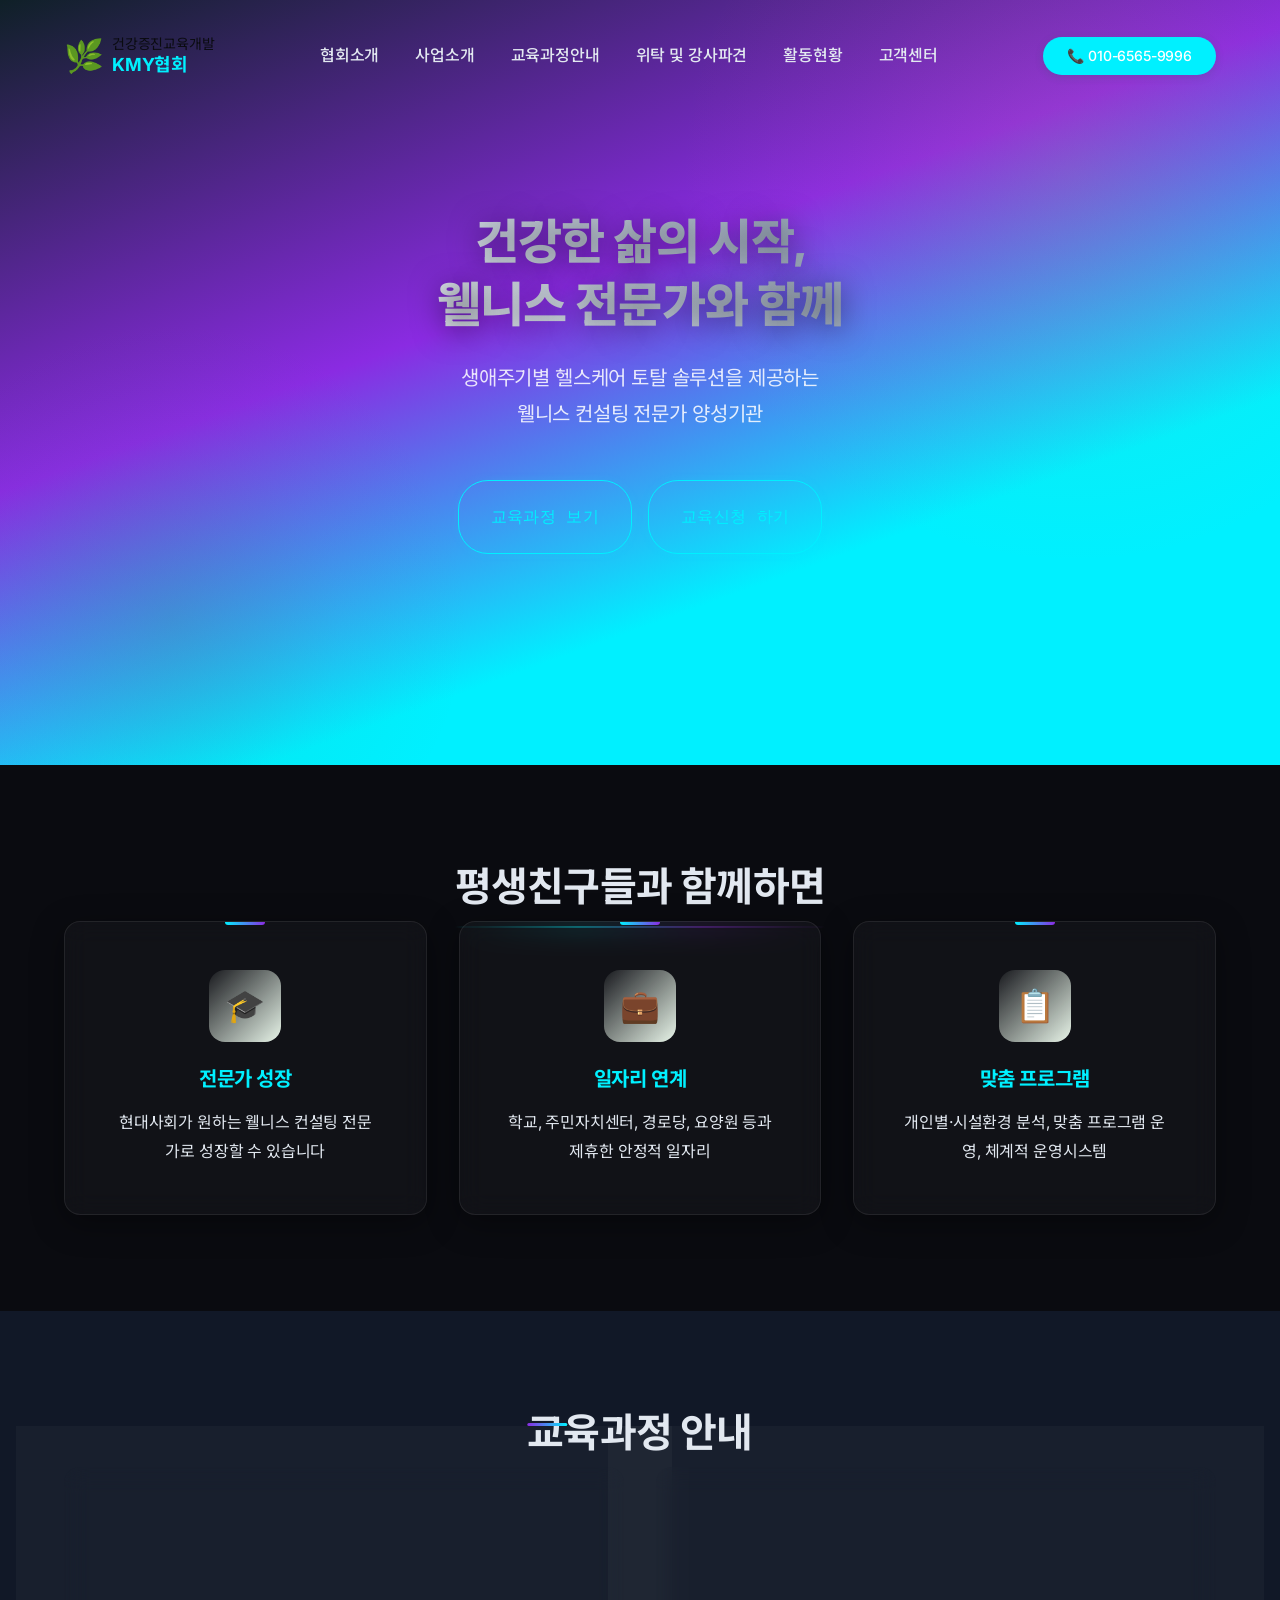
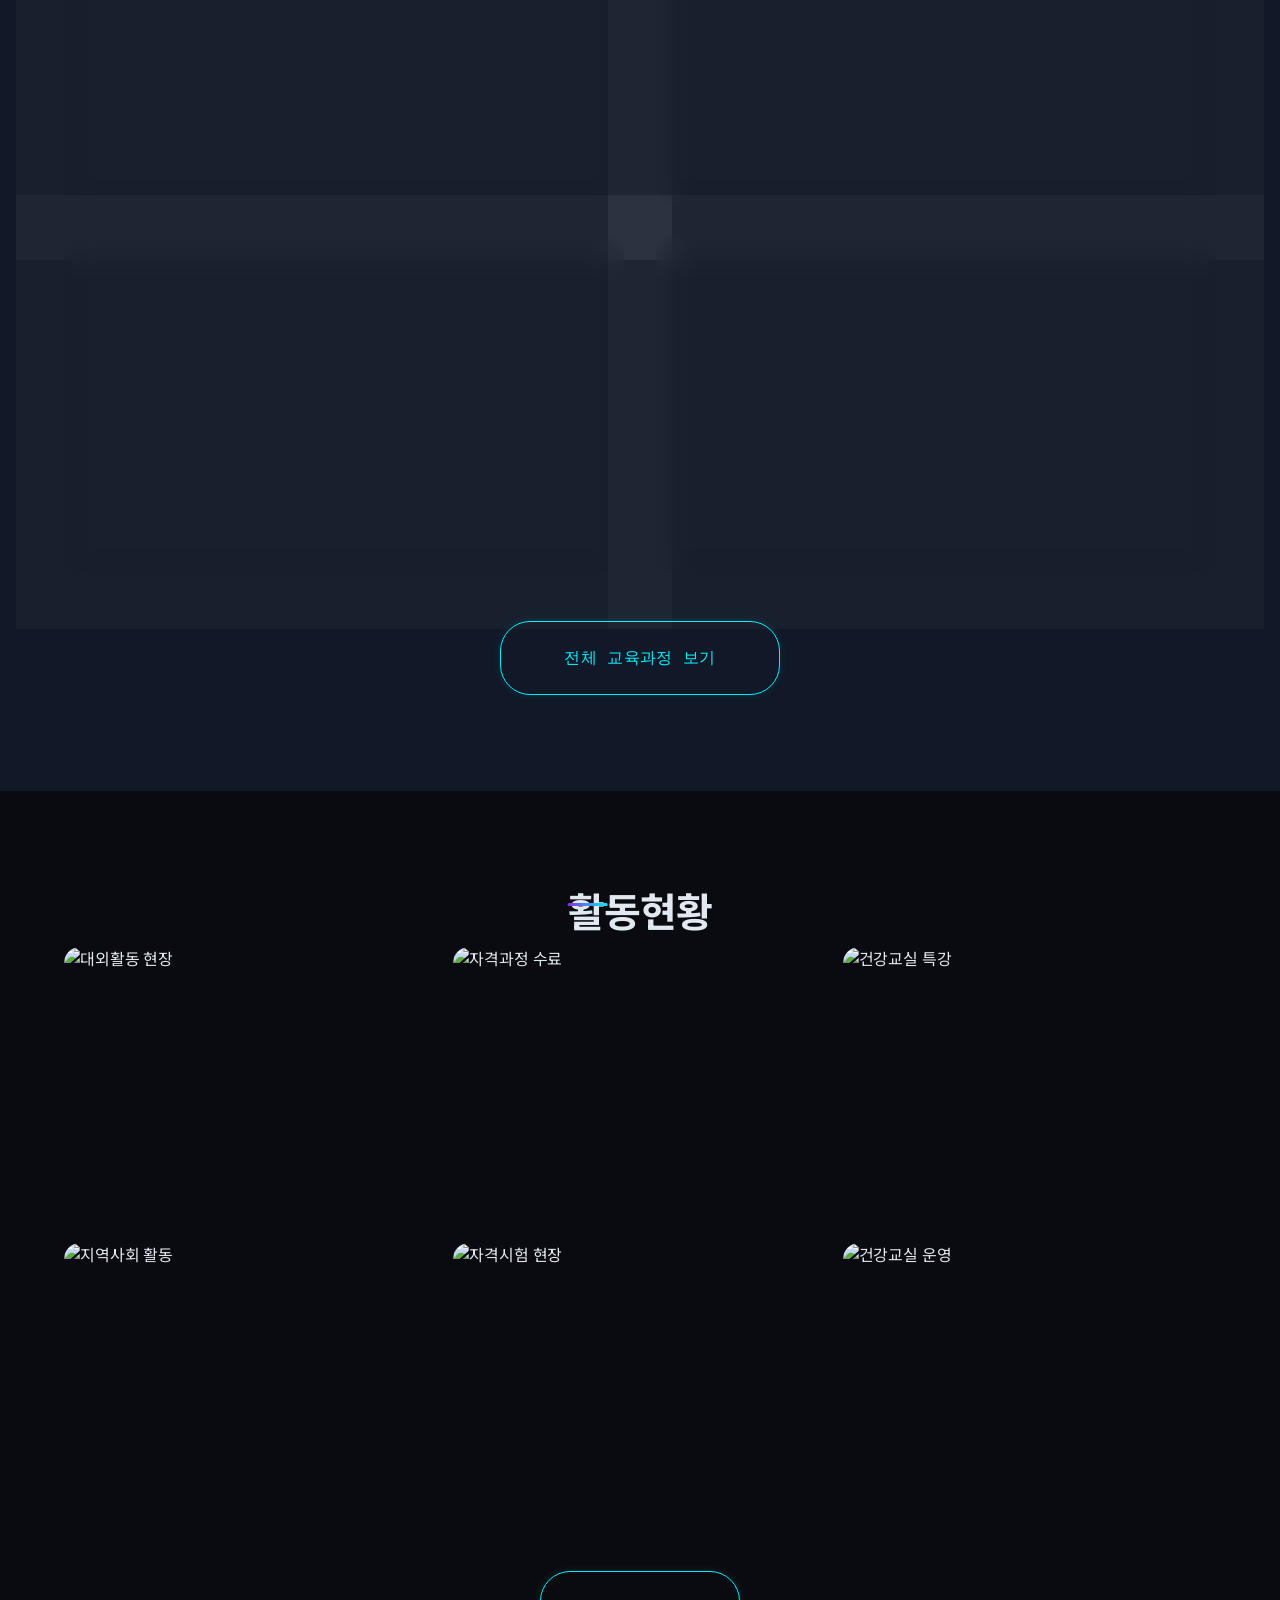
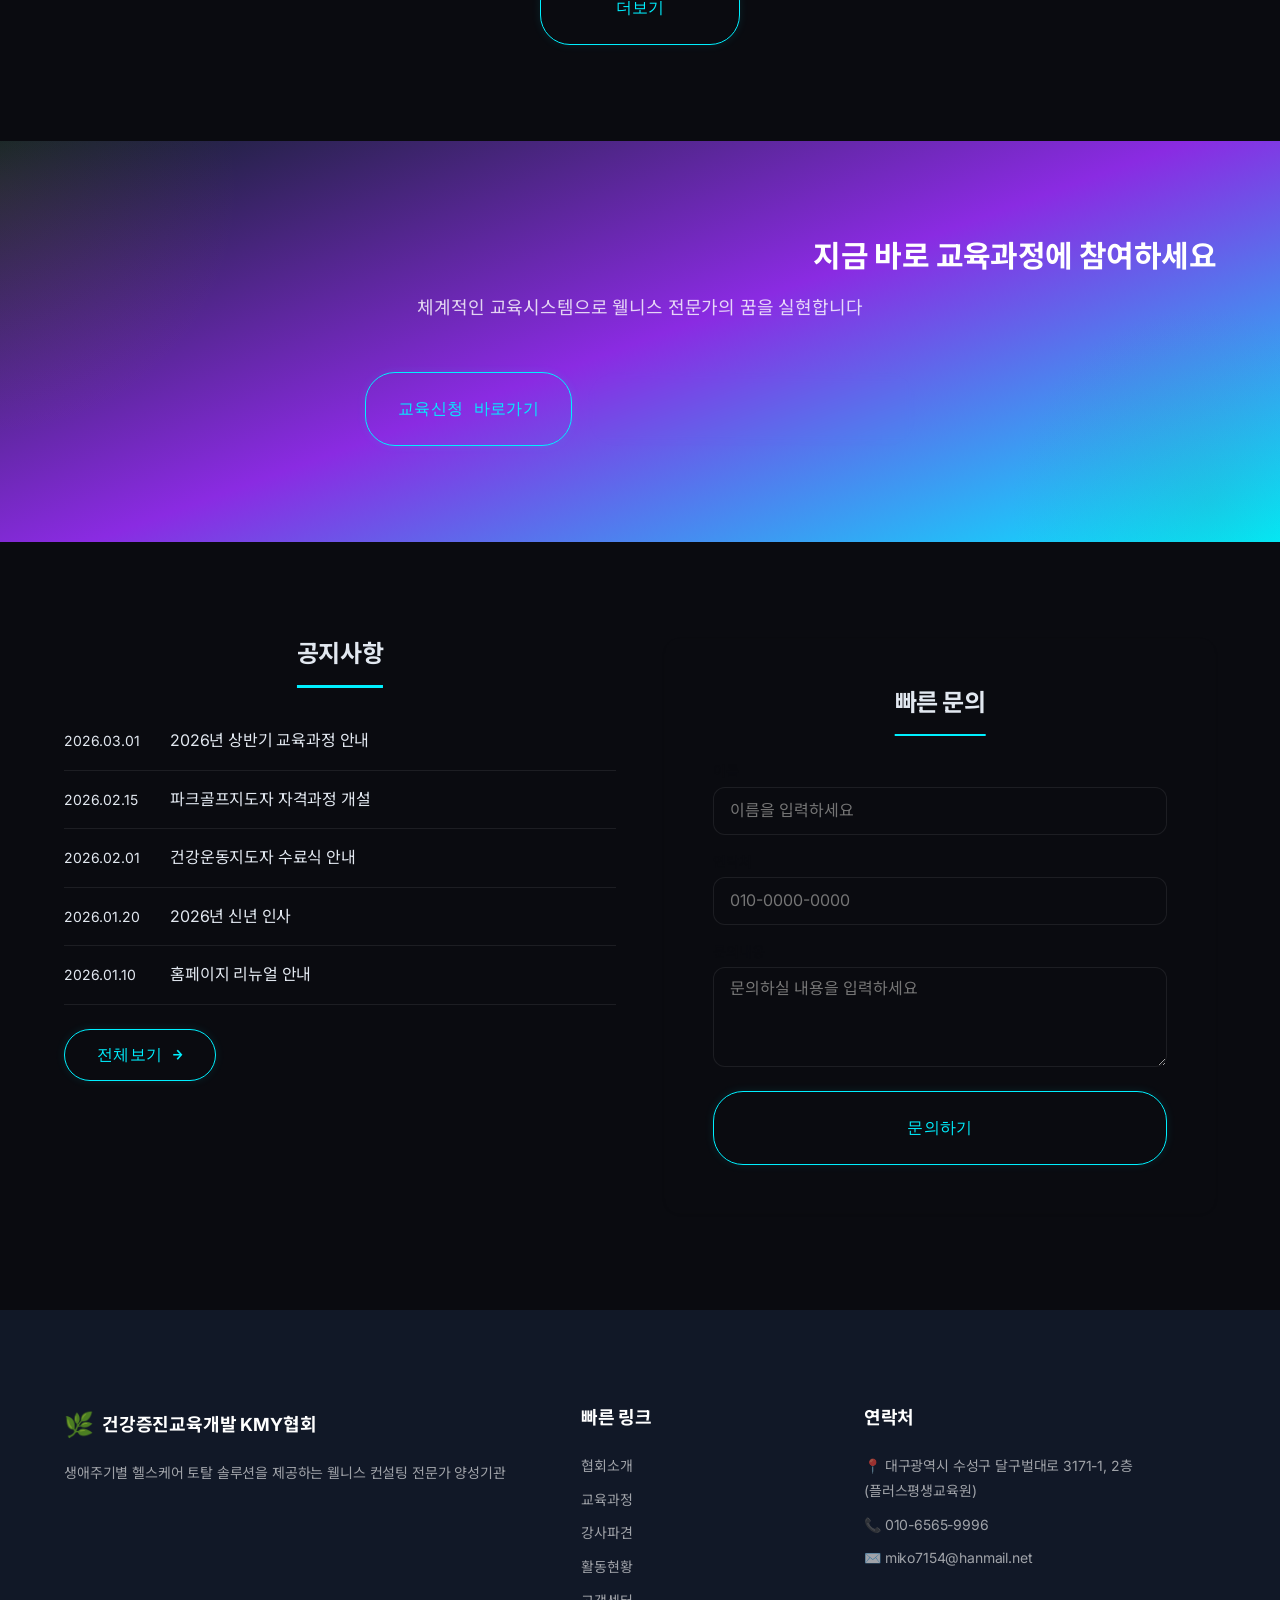
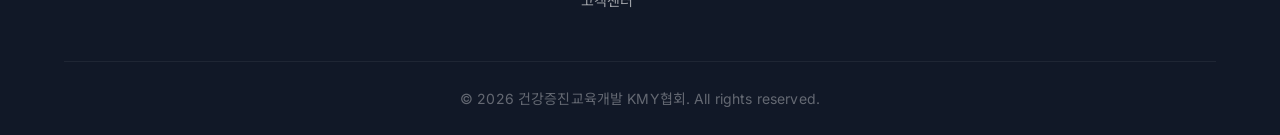
==== index.html @ be2fc7ce "Initial commit for KMY Website with DS Portfolio theme" ====
<!DOCTYPE html>
<html lang="ko">
<head>
  <meta charset="UTF-8">
  <meta name="viewport" content="width=device-width, initial-scale=1.0">
  <title>건강증진교육개발 KMY협회 | 웰니스 전문가 양성기관</title>
  <meta name="description" content="건강증진교육개발 KMY협회는 생애주기별 헬스케어 토탈 솔루션을 제공하는 웰니스 컨설팅 전문가 양성기관입니다.">

  <!-- Open Graph -->
  <meta property="og:type" content="website">
  <meta property="og:title" content="건강증진교육개발 KMY협회 | 웰니스 전문가 양성기관">
  <meta property="og:description" content="생애주기별 헬스케어 토탈 솔루션을 제공하는 웰니스 컨설팅 전문가 양성기관">
  <meta property="og:url" content="https://www.건강증진교육개발.com/">
  <meta property="og:image" content="https://placehold.co/1200x630/1B5E4B/FFFFFF?text=KMY">

  <!-- Favicon -->
  <link rel="icon" type="image/svg+xml" href="data:image/svg+xml,<svg xmlns='http://www.w3.org/2000/svg' viewBox='0 0 100 100'><text y='.9em' font-size='90'>🌿</text></svg>">

  <!-- 폰트 -->
  <link rel="preconnect" href="https://fonts.googleapis.com">
  <link rel="preconnect" href="https://fonts.gstatic.com" crossorigin>
  <link href="https://fonts.googleapis.com/css2?family=Inter:wght@300;400;600;800&family=Fira+Code:wght@400;500&family=Noto+Sans+KR:wght@300;400;500;700&family=Noto+Serif+KR:wght@400;700&display=swap" rel="stylesheet">

  <!-- 스타일시트 -->
  <link rel="stylesheet" href="css/style.css">

  <!-- 구조화 데이터 -->
  <script type="application/ld+json">
  {
    "@context": "https://schema.org",
    "@type": "EducationalOrganization",
    "name": "건강증진교육개발 KMY협회",
    "alternateName": "평생친구들",
    "url": "https://www.건강증진교육개발.com",
    "description": "생애주기별 헬스케어 토탈 솔루션을 제공하는 웰니스 컨설팅 전문가 양성기관",
    "telephone": "010-6565-9996",
    "email": "miko7154@hanmail.net",
    "address": {
      "@type": "PostalAddress",
      "streetAddress": "달구벌대로 3171-1, 2층",
      "addressLocality": "수성구",
      "addressRegion": "대구광역시",
      "addressCountry": "KR"
    },
    "founder": {
      "@type": "Person",
      "name": "고미영"
    },
    "areaServed": "대구광역시",
    "sameAs": []
  }
  </script>
</head>
<body>
  <!-- Canvas for Background Animation -->
  <canvas id="bg-canvas"></canvas>

  <!-- 본문 바로가기 링크 -->
  <a class="skip-link" href="#main">본문 바로가기</a>

  <!-- ===== 헤더 ===== -->
  <header class="site-header">
    <div class="container">
      <!-- 로고 -->
      <a href="index.html" class="logo">
        <span class="logo-icon">🌿</span>
        <span class="logo-text">건강증진교육개발<br><strong>KMY협회</strong></span>
      </a>

      <!-- 메인 내비게이션 -->
      <nav class="main-nav" id="mainNav" aria-label="메인 메뉴">
        <ul class="nav-list">
          <li class="nav-item has-dropdown">
            <a href="about.html" class="nav-link" aria-haspopup="true">협회소개</a>
            <ul class="dropdown">
              <li><a href="about.html#greeting">인사말</a></li>
              <li><a href="about.html#organization">조직도</a></li>
              <li><a href="about.html#facility">교육장 안내</a></li>
            </ul>
          </li>
          <li class="nav-item has-dropdown">
            <a href="business.html" class="nav-link" aria-haspopup="true">사업소개</a>
            <ul class="dropdown">
              <li><a href="business.html#stacking">(사)대한생활체육회스포츠스태킹협회</a></li>
              <li><a href="business.html#kmy">건강증진교육개발 KMY협회</a></li>
            </ul>
          </li>
          <li class="nav-item has-dropdown">
            <a href="education.html" class="nav-link" aria-haspopup="true">교육과정안내</a>
            <ul class="dropdown">
              <li><a href="education.html#courses">교육과정</a></li>
              <li><a href="education.html#apply">교육신청</a></li>
            </ul>
          </li>
          <li class="nav-item has-dropdown">
            <a href="dispatch.html" class="nav-link" aria-haspopup="true">위탁 및 강사파견</a>
            <ul class="dropdown">
              <li><a href="dispatch.html#intro">소개</a></li>
              <li><a href="dispatch.html#request">위탁/강사파견 신청</a></li>
            </ul>
          </li>
          <li class="nav-item has-dropdown">
            <a href="activity.html" class="nav-link" aria-haspopup="true">활동현황</a>
            <ul class="dropdown">
              <li><a href="activity.html#external">대외활동</a></li>
              <li><a href="activity.html#certificate">자격과정</a></li>
              <li><a href="activity.html#class">특강/건강교실</a></li>
            </ul>
          </li>
          <li class="nav-item has-dropdown">
            <a href="contact.html" class="nav-link" aria-haspopup="true">고객센터</a>
            <ul class="dropdown">
              <li><a href="contact.html#notice">공지사항</a></li>
              <li><a href="contact.html#faq">자주 묻는 질문</a></li>
              <li><a href="contact.html#inquiry">문의하기</a></li>
            </ul>
          </li>
        </ul>
      </nav>

      <!-- 전화 버튼 -->
      <a href="tel:010-6565-9996" class="header-phone" aria-label="전화 문의">
        📞 <span>010-6565-9996</span>
      </a>

      <!-- 모바일 햄버거 버튼 -->
      <button class="hamburger" id="hamburgerBtn" aria-label="메뉴 열기" aria-expanded="false" aria-controls="mainNav">
        <span class="hamburger-line"></span>
        <span class="hamburger-line"></span>
        <span class="hamburger-line"></span>
      </button>
    </div>
  </header>

  <!-- ===== 메인 콘텐츠 ===== -->
  <main id="main">

    <!-- 히어로 섹션 -->
    <section class="hero">
      <div class="container">
        <h1>건강한 삶의 시작,<br>웰니스 전문가와 함께</h1>
        <p>생애주기별 헬스케어 토탈 솔루션을 제공하는<br>웰니스 컨설팅 전문가 양성기관</p>
        <div class="hero-actions">
          <a href="education.html" class="btn btn-primary">교육과정 보기</a>
          <a href="education.html#apply" class="btn btn-outline">교육신청 하기</a>
        </div>
      </div>
    </section>

    <!-- 핵심 가치 섹션 -->
    <section class="values">
      <div class="container">
        <h2>평생친구들과 함께하면</h2>
        <div class="values-grid">
          <div class="value-card fade-in-up">
            <div class="value-icon">🎓</div>
            <h3>전문가 성장</h3>
            <p>현대사회가 원하는 웰니스 컨설팅 전문가로 성장할 수 있습니다</p>
          </div>
          <div class="value-card fade-in-up">
            <div class="value-icon">💼</div>
            <h3>일자리 연계</h3>
            <p>학교, 주민자치센터, 경로당, 요양원 등과 제휴한 안정적 일자리</p>
          </div>
          <div class="value-card fade-in-up">
            <div class="value-icon">📋</div>
            <h3>맞춤 프로그램</h3>
            <p>개인별·시설환경 분석, 맞춤 프로그램 운영, 체계적 운영시스템</p>
          </div>
        </div>
      </div>
    </section>

    <!-- 교육과정 하이라이트 섹션 -->
    <section class="courses">
      <div class="container">
        <h2>교육과정 안내</h2>
        <div class="courses-grid">
          <div class="course-card fade-in-up">
            <img src="https://placehold.co/600x400/1B5E4B/FFFFFF?text=Health+Exercise" alt="건강운동지도자 과정" loading="lazy">
            <h3>건강운동지도자 과정</h3>
            <p>중장년층 건강 증진을 위한 전문 운동지도자를 양성합니다</p>
            <a href="education.html#courses">자세히 보기</a>
          </div>
          <div class="course-card fade-in-up">
            <img src="https://placehold.co/600x400/2D8F6F/FFFFFF?text=Park+Golf" alt="파크골프지도자 과정" loading="lazy">
            <h3>파크골프지도자 과정</h3>
            <p>파크골프 전문 지도자 자격을 취득할 수 있는 과정입니다</p>
            <a href="education.html#courses">자세히 보기</a>
          </div>
          <div class="course-card fade-in-up">
            <img src="https://placehold.co/600x400/1B5E4B/FFFFFF?text=Sport+Stacking" alt="스포츠스태킹지도자 과정" loading="lazy">
            <h3>스포츠스태킹지도자 과정</h3>
            <p>스포츠스태킹 지도자를 양성하는 전문 교육과정입니다</p>
            <a href="education.html#courses">자세히 보기</a>
          </div>
          <div class="course-card fade-in-up">
            <img src="https://placehold.co/600x400/2D8F6F/FFFFFF?text=Silver+Health" alt="실버건강운동지도 과정" loading="lazy">
            <h3>실버건강운동지도 과정</h3>
            <p>고령자 대상 건강운동 지도 전문가를 양성합니다</p>
            <a href="education.html#courses">자세히 보기</a>
          </div>
        </div>
        <a href="education.html" class="btn btn-primary">전체 교육과정 보기</a>
      </div>
    </section>

    <!-- 활동현황 갤러리 섹션 -->
    <section class="gallery">
      <div class="container">
        <h2>활동현황</h2>
        <div class="gallery-grid">
          <div class="gallery-item fade-in-up">
            <img src="https://placehold.co/400x300/1B5E4B/FFFFFF?text=Activity+1" alt="대외활동 현장" loading="lazy">
            <div class="gallery-overlay">
              <span>건강운동 봉사활동</span>
            </div>
          </div>
          <div class="gallery-item fade-in-up">
            <img src="https://placehold.co/400x300/2D8F6F/FFFFFF?text=Certificate+1" alt="자격과정 수료" loading="lazy">
            <div class="gallery-overlay">
              <span>자격과정 수료식</span>
            </div>
          </div>
          <div class="gallery-item fade-in-up">
            <img src="https://placehold.co/400x300/134A3A/FFFFFF?text=Lecture+1" alt="건강교실 특강" loading="lazy">
            <div class="gallery-overlay">
              <span>건강교실 특강</span>
            </div>
          </div>
          <div class="gallery-item fade-in-up">
            <img src="https://placehold.co/400x300/1B5E4B/FFFFFF?text=Activity+2" alt="지역사회 활동" loading="lazy">
            <div class="gallery-overlay">
              <span>지역사회 연계 활동</span>
            </div>
          </div>
          <div class="gallery-item fade-in-up">
            <img src="https://placehold.co/400x300/2D8F6F/FFFFFF?text=Certificate+2" alt="자격시험 현장" loading="lazy">
            <div class="gallery-overlay">
              <span>자격시험 현장</span>
            </div>
          </div>
          <div class="gallery-item fade-in-up">
            <img src="https://placehold.co/400x300/134A3A/FFFFFF?text=Health+Class" alt="건강교실 운영" loading="lazy">
            <div class="gallery-overlay">
              <span>건강교실 운영</span>
            </div>
          </div>
        </div>
        <a href="activity.html" class="btn btn-secondary">더보기</a>
      </div>
    </section>

    <!-- CTA 배너 섹션 -->
    <section class="cta-banner fade-in-up">
      <div class="container">
        <h2>지금 바로 교육과정에 참여하세요</h2>
        <p>체계적인 교육시스템으로 웰니스 전문가의 꿈을 실현합니다</p>
        <div class="cta-actions">
          <a href="education.html#apply" class="btn btn-accent">교육신청 바로가기</a>
          <a href="tel:010-6565-9996" class="btn btn-outline-light">📞 전화 문의: 010-6565-9996</a>
        </div>
      </div>
    </section>

    <!-- 공지사항 + 빠른 문의 섹션 -->
    <section class="notice-contact">
      <div class="container">
        <div class="notice-contact-grid">

          <!-- 공지사항 -->
          <div class="notice-area fade-in-up">
            <h2>공지사항</h2>
            <ul class="notice-list">
              <li>
                <span class="notice-date">2026.03.01</span>
                <a href="contact.html#notice">2026년 상반기 교육과정 안내</a>
              </li>
              <li>
                <span class="notice-date">2026.02.15</span>
                <a href="contact.html#notice">파크골프지도자 자격과정 개설</a>
              </li>
              <li>
                <span class="notice-date">2026.02.01</span>
                <a href="contact.html#notice">건강운동지도자 수료식 안내</a>
              </li>
              <li>
                <span class="notice-date">2026.01.20</span>
                <a href="contact.html#notice">2026년 신년 인사</a>
              </li>
              <li>
                <span class="notice-date">2026.01.10</span>
                <a href="contact.html#notice">홈페이지 리뉴얼 안내</a>
              </li>
            </ul>
            <a href="contact.html#notice" class="btn btn-text">전체보기 →</a>
          </div>

          <!-- 빠른 문의 -->
          <div class="quick-contact fade-in-up">
            <h2>빠른 문의</h2>
            <form class="quick-form" id="quickForm">
              <div class="form-group">
                <label for="quickName">이름</label>
                <input type="text" id="quickName" name="name" placeholder="이름을 입력하세요" required>
              </div>
              <div class="form-group">
                <label for="quickPhone">연락처</label>
                <input type="tel" id="quickPhone" name="phone" placeholder="010-0000-0000" required>
              </div>
              <div class="form-group">
                <label for="quickMessage">문의내용</label>
                <textarea id="quickMessage" name="message" rows="3" placeholder="문의하실 내용을 입력하세요" required></textarea>
              </div>
              <button type="submit" class="btn btn-primary">문의하기</button>
            </form>
          </div>

        </div>
      </div>
    </section>

  </main>

  <!-- ===== 푸터 ===== -->
  <footer class="site-footer">
    <div class="container">
      <div class="footer-grid">

        <!-- 로고 + 소개 -->
        <div class="footer-info">
          <a href="index.html" class="footer-logo">
            <span class="logo-icon">🌿</span>
            <span class="logo-text">건강증진교육개발 KMY협회</span>
          </a>
          <p>생애주기별 헬스케어 토탈 솔루션을 제공하는 웰니스 컨설팅 전문가 양성기관</p>
        </div>

        <!-- 빠른 링크 -->
        <div class="footer-links">
          <h3>빠른 링크</h3>
          <ul>
            <li><a href="about.html">협회소개</a></li>
            <li><a href="education.html">교육과정</a></li>
            <li><a href="dispatch.html">강사파견</a></li>
            <li><a href="activity.html">활동현황</a></li>
            <li><a href="contact.html">고객센터</a></li>
          </ul>
        </div>

        <!-- 연락처 -->
        <div class="footer-contact">
          <h3>연락처</h3>
          <address>
            <p>📍 대구광역시 수성구 달구벌대로 3171-1, 2층<br>(플러스평생교육원)</p>
            <p>📞 <a href="tel:010-6565-9996">010-6565-9996</a></p>
            <p>✉️ <a href="mailto:miko7154@hanmail.net">miko7154@hanmail.net</a></p>
          </address>
        </div>

      </div>

      <!-- 저작권 -->
      <div class="footer-bottom">
        <p>&copy; 2026 건강증진교육개발 KMY협회. All rights reserved.</p>
      </div>
    </div>
  </footer>

  <!-- 맨 위로 가기 버튼 -->
  <button class="scroll-top" aria-label="맨 위로">↑</button>

  <!-- 모바일 전화 바 -->
  <div class="mobile-phone-bar">
    <a href="tel:010-6565-9996">📞 전화 문의: 010-6565-9996</a>
  </div>

  <script src="js/main.js"></script>
</body>
</html>
---- css/style.css ----
/* ===== CSS 리셋 ===== */
*,
*::before,
*::after {
  box-sizing: border-box;
  margin: 0;
  padding: 0;
}

html {
  scroll-behavior: smooth;
  scroll-padding-top: 80px;
}

body {
  min-height: 100vh;
}

img {
  max-width: 100%;
  height: auto;
  display: block;
}

ul,
ol {
  list-style: none;
}

a {
  text-decoration: none;
  color: inherit;
}

button {
  cursor: pointer;
  border: none;
  background: none;
  font: inherit;
}

input,
textarea,
select {
  font: inherit;
}

address {
  font-style: normal;
}

/* ===== CSS 변수 ===== */
:root {
  /* ── ds-portfolio & KMY 다크 테마 커스텀 컬러 ── */
  --bg-dark: #0a0b10;
  --bg-darker: #050508;
  --accent-cyan: #00f0ff;
  --accent-purple: #8a2be2;
  --text-main: #e2e8f0;
  --text-muted: #94a3b8;

  /* ── 기존 KMY 브랜드 컬러 (다크 모드 혼용) ── */
  --color-primary: var(--accent-cyan);
  --color-primary-light: var(--accent-cyan);
  --color-primary-dark: var(--accent-purple);
  --color-accent: var(--accent-purple);
  --color-accent-hover: #b45ce8;
  
  /* 기존 변수들을 덮어씌움 (호환성 유지) */
  --color-dark: var(--bg-dark);
  --color-text: var(--text-main);
  --color-muted-legacy: #7F8C8D; 
  --color-border: rgba(255, 255, 255, 0.08);
  --color-bg: var(--bg-dark);
  --color-bg-light: #111827;
  --color-bg-card: rgba(255, 255, 255, 0.03);
  --color-bg-warm: #1A1A2E;
  --color-success: #27AE60;
  --color-danger: #E74C3C;

  /* ── Glassmorphism ── */
  --glass-bg: rgba(255, 255, 255, 0.03);
  --glass-border: rgba(255, 255, 255, 0.08);
  --glass-shadow: 0 8px 32px 0 rgba(0, 0, 0, 0.37);
  --glass-blur: blur(12px);

  /* ── 타이포 ── */
  --font-heading: "Inter", "Noto Sans KR", sans-serif;
  --font-body: "Inter", "Noto Sans KR", sans-serif;
  --font-mono: "Fira Code", monospace; 
  --text-xs: 0.75rem;
  --text-sm: 0.875rem;
  --text-base: 1rem;
  --text-lg: 1.125rem;
  --text-xl: 1.25rem;
  --text-2xl: 1.5rem;
  --text-3xl: 1.875rem;
  --text-4xl: 2.25rem;
  --text-5xl: 3rem;
  --leading-tight: 1.3;
  --leading-normal: 1.6;
  --leading-relaxed: 1.8;

  /* ── 간격 ── */
  --space-xs: 0.25rem;
  --space-sm: 0.5rem;
  --space-md: 1rem;
  --space-lg: 1.5rem;
  --space-xl: 2rem;
  --space-2xl: 3rem;
  --space-3xl: 4rem;
  --space-4xl: 6rem;
  --container-max: 1200px;
  --container-padding: 1.5rem;

  /* ── 장식 ── */
  --radius-sm: 4px;
  --radius-md: 8px;
  --radius-lg: 12px;
  --radius-xl: 16px;
  --radius-full: 9999px;
  --shadow-sm: 0 1px 3px rgba(0,0,0,0.08);
  --shadow-md: 0 4px 12px rgba(0,0,0,0.1);
  --shadow-lg: 0 8px 30px rgba(0,0,0,0.12);
  --shadow-xl: 0 16px 48px rgba(0,0,0,0.15);
  --transition: all 0.3s ease;
}

/* ===== Glassmorphism Panel Class ===== */
.glass-panel {
  background: var(--glass-bg) !important;
  backdrop-filter: var(--glass-blur) !important;
  -webkit-backdrop-filter: var(--glass-blur) !important;
  border: 1px solid var(--glass-border) !important;
  border-radius: var(--radius-xl) !important;
  box-shadow: var(--glass-shadow) !important;
  position: relative;
  overflow: hidden;
}

/* Canvas Background */
#bg-canvas {
  position: fixed;
  top: 0;
  left: 0;
  width: 100vw;
  height: 100vh;
  z-index: -1;
  pointer-events: none; /* 클릭 무시 */
}

/* ===== 기본 스타일 ===== */
body {
  font-family: var(--font-body);
  font-size: var(--text-base);
  color: var(--color-text);
  line-height: var(--leading-normal);
  background-color: var(--color-bg);
  -webkit-font-smoothing: antialiased;
  letter-spacing: -0.01em;
  position: relative;
  overflow-x: hidden;
}

/* ===== 접근성: 본문 바로가기 ===== */
.skip-link {
  position: absolute;
  top: -100%;
  left: 50%;
  transform: translateX(-50%);
  background: var(--color-primary);
  color: #fff;
  padding: var(--space-sm) var(--space-lg);
  border-radius: var(--radius-md);
  z-index: 10000;
  font-weight: 500;
}

.skip-link:focus {
  top: var(--space-md);
}

/* ===== 컨테이너 ===== */
.container {
  max-width: var(--container-max);
  margin: 0 auto;
  padding-left: var(--container-padding);
  padding-right: var(--container-padding);
}

/* ===== 타이포그래피 ===== */
h1,
h2,
h3,
h4,
h5,
h6 {
  font-family: var(--font-heading);
  color: var(--color-dark);
  line-height: var(--leading-tight);
  font-weight: 700;
  letter-spacing: -0.02em;
}

h1 {
  font-size: var(--text-4xl);
}
h2 {
  font-size: var(--text-3xl);
}
h3 {
  font-size: var(--text-2xl);
}
h4 {
  font-size: var(--text-xl);
}
h5 {
  font-size: var(--text-lg);
}
h6 {
  font-size: var(--text-base);
}

p {
  line-height: var(--leading-relaxed);
}

a:focus-visible,
button:focus-visible,
select:focus-visible,
.tab-btn:focus-visible,
.faq-question:focus-visible {
  outline: 2px solid var(--color-primary);
  outline-offset: 2px;
  border-radius: var(--radius-sm);
}

input:focus-visible,
textarea:focus-visible {
  outline: 2px solid var(--color-primary);
  outline-offset: 0;
}

/* ===== 버튼 공통 ===== */
.btn {
  display: inline-block;
  padding: var(--space-sm) var(--space-xl);
  min-height: 48px;
  line-height: 48px;
  padding-top: 0;
  padding-bottom: 0;
  border-radius: var(--radius-full);
  font-size: var(--text-sm);
  font-weight: 600;
  text-align: center;
  transition: var(--transition);
  cursor: pointer;
  letter-spacing: 0.02em;
}

.btn-primary {
  background: linear-gradient(
    135deg,
    #f0b840 0%,
    var(--color-accent) 50%,
    var(--color-accent-hover) 100%
  );
  color: #fff;
  box-shadow: 0 4px 16px rgba(232, 168, 56, 0.3);
}

.btn-primary:hover {
  background: linear-gradient(
    135deg,
    var(--color-accent) 0%,
    var(--color-accent-hover) 100%
  );
  box-shadow: 0 6px 24px rgba(232, 168, 56, 0.4);
  transform: translateY(-1px);
}

.btn-secondary {
  background: linear-gradient(
    135deg,
    var(--color-primary-light) 0%,
    var(--color-primary) 100%
  );
  color: #fff;
  box-shadow: 0 4px 16px rgba(27, 94, 75, 0.25);
}

.btn-secondary:hover {
  background: linear-gradient(
    135deg,
    var(--color-primary) 0%,
    var(--color-primary-dark) 100%
  );
  box-shadow: 0 6px 24px rgba(27, 94, 75, 0.35);
  transform: translateY(-1px);
}

.btn-outline {
  border: 2px solid rgba(255, 255, 255, 0.6);
  color: #fff;
  background: rgba(255, 255, 255, 0.08);
  backdrop-filter: blur(4px);
}

.btn-outline:hover {
  background: #fff;
  color: var(--color-primary);
  border-color: #fff;
}

.btn-outline-light {
  border: 2px solid rgba(255, 255, 255, 0.5);
  color: #fff;
  background: rgba(255, 255, 255, 0.08);
  backdrop-filter: blur(4px);
}

.btn-outline-light:hover {
  background: rgba(255, 255, 255, 0.2);
  border-color: rgba(255, 255, 255, 0.8);
}

.btn-accent {
  background: linear-gradient(
    135deg,
    #f0b840 0%,
    var(--color-accent) 50%,
    var(--color-accent-hover) 100%
  );
  color: #fff;
  box-shadow: 0 4px 16px rgba(232, 168, 56, 0.3);
}

.btn-accent:hover {
  box-shadow: 0 6px 24px rgba(232, 168, 56, 0.4);
  transform: translateY(-1px);
}

.btn-text {
  color: var(--color-primary);
  font-weight: 500;
  padding: 0;
  min-height: auto;
  line-height: inherit;
}

.btn-text:hover {
  color: var(--color-primary-dark);
}

/* ===== 헤더 ===== */
.site-header {
  position: fixed;
  top: 0;
  width: 100%;
  padding: 20px 0;
  z-index: 1000;
  background: transparent;
  transition: all 0.3s ease;
}

.site-header.scrolled {
  background: rgba(10, 11, 16, 0.8);
  backdrop-filter: blur(10px);
  -webkit-backdrop-filter: blur(10px);
  border-bottom: 1px solid var(--glass-border);
  padding: 10px 0;
  box-shadow: none;
}

.site-header .container {
  display: flex;
  align-items: center;
  justify-content: space-between;
  height: 72px;
}

/* 로고 */
.logo {
  display: flex;
  align-items: center;
  gap: var(--space-sm);
  flex-shrink: 0;
}

.logo-icon {
  font-size: 2rem;
}

.logo-text {
  font-family: var(--font-heading);
  font-size: var(--text-sm);
  color: var(--color-dark);
  line-height: 1.3;
}

.logo-text strong {
  font-size: var(--text-lg);
  color: var(--color-primary);
}

/* 내비게이션 */
.main-nav {
  display: none;
}

.nav-list {
  display: flex;
  align-items: center;
  gap: var(--space-xs);
}

.nav-link {
  display: block;
  padding: var(--space-sm) var(--space-md);
  font-size: var(--text-base);
  font-weight: 500;
  color: var(--color-text);
  border-radius: var(--radius-md);
  transition: var(--transition);
  white-space: nowrap;
}

.nav-link:hover {
  color: var(--color-primary);
  background-color: var(--color-bg-card);
}

/* 드롭다운 */
.nav-item {
  position: relative;
}

.dropdown {
  display: none;
  position: absolute;
  top: calc(100% + 8px);
  left: 50%;
  transform: translateX(-50%);
  min-width: 220px;
  background: rgba(255, 255, 255, 0.98);
  backdrop-filter: blur(16px);
  -webkit-backdrop-filter: blur(16px);
  border-radius: var(--radius-lg);
  box-shadow:
    0 12px 40px rgba(0, 0, 0, 0.1),
    0 2px 8px rgba(0, 0, 0, 0.06);
  padding: var(--space-sm);
  z-index: 100;
  border: 1px solid rgba(0, 0, 0, 0.05);
}

.dropdown a {
  display: block;
  padding: var(--space-sm) var(--space-md);
  font-size: var(--text-sm);
  color: var(--color-text);
  transition: var(--transition);
  border-radius: var(--radius-md);
}

.dropdown a:hover {
  background-color: var(--color-bg-card);
  color: var(--color-primary);
}

/* 전화 버튼 */
.header-phone {
  display: none;
  align-items: center;
  gap: var(--space-xs);
  padding: var(--space-sm) var(--space-lg);
  background: linear-gradient(
    135deg,
    var(--color-primary-light),
    var(--color-primary)
  );
  color: #fff;
  border-radius: var(--radius-full);
  font-size: var(--text-sm);
  font-weight: 500;
  transition: all 0.3s ease;
  white-space: nowrap;
  flex-shrink: 0;
  box-shadow: 0 2px 8px rgba(27, 94, 75, 0.2);
}

.header-phone:hover {
  background: linear-gradient(
    135deg,
    var(--color-primary),
    var(--color-primary-dark)
  );
  box-shadow: 0 4px 12px rgba(27, 94, 75, 0.3);
  transform: translateY(-1px);
}

/* 햄버거 버튼 */
.hamburger {
  display: flex;
  flex-direction: column;
  justify-content: center;
  gap: 5px;
  width: 48px;
  height: 48px;
  padding: 12px;
}

.hamburger-line {
  display: block;
  width: 100%;
  height: 2px;
  background-color: var(--color-dark);
  border-radius: 2px;
  transition: var(--transition);
}

/* ===== 푸터 ===== */
.site-footer {
  background-color: #111827;
  color: rgba(255, 255, 255, 0.8);
  padding: var(--space-4xl) 0 0;
}

.footer-grid {
  display: grid;
  grid-template-columns: 1fr;
  gap: var(--space-2xl);
  padding-bottom: var(--space-2xl);
}

.footer-info .footer-logo {
  display: flex;
  align-items: center;
  gap: var(--space-sm);
  margin-bottom: var(--space-md);
}

.footer-info .logo-icon {
  font-size: 1.5rem;
}

.footer-info .logo-text {
  font-family: var(--font-heading);
  font-size: var(--text-lg);
  color: #fff;
  font-weight: 700;
}

.footer-info p {
  font-size: var(--text-sm);
  color: rgba(255, 255, 255, 0.6);
  line-height: var(--leading-relaxed);
}

.footer-links h3,
.footer-contact h3 {
  color: #fff;
  font-size: var(--text-lg);
  margin-bottom: var(--space-lg);
}

.footer-links ul {
  display: flex;
  flex-direction: column;
  gap: var(--space-sm);
}

.footer-links a {
  font-size: var(--text-sm);
  color: rgba(255, 255, 255, 0.6);
  transition: var(--transition);
}

.footer-links a:hover {
  color: var(--color-accent);
}

.footer-contact address p {
  font-size: var(--text-sm);
  margin-bottom: var(--space-sm);
  color: rgba(255, 255, 255, 0.6);
}

.footer-contact a {
  color: rgba(255, 255, 255, 0.6);
  transition: var(--transition);
}

.footer-contact a:hover {
  color: var(--color-accent);
}

.footer-bottom {
  border-top: 1px solid rgba(255, 255, 255, 0.06);
  padding: var(--space-lg) 0;
  text-align: center;
}

.footer-bottom p {
  font-size: var(--text-sm);
  color: rgba(255, 255, 255, 0.35);
  letter-spacing: 0.01em;
}

/* 맨 위로 가기 버튼 */
.scroll-top {
  position: fixed;
  bottom: var(--space-xl);
  right: var(--space-xl);
  width: 44px;
  height: 44px;
  background: rgba(27, 94, 75, 0.9);
  backdrop-filter: blur(8px);
  -webkit-backdrop-filter: blur(8px);
  color: #fff;
  border-radius: var(--radius-lg);
  font-size: var(--text-lg);
  display: flex;
  align-items: center;
  justify-content: center;
  box-shadow: 0 4px 16px rgba(27, 94, 75, 0.25);
  transition: all 0.3s cubic-bezier(0.25, 0.46, 0.45, 0.94);
  opacity: 0;
  visibility: hidden;
  z-index: 999;
}

.scroll-top.visible {
  opacity: 1;
  visibility: visible;
}

.scroll-top:hover {
  background: rgba(19, 74, 58, 0.95);
  transform: translateY(-3px);
  box-shadow: 0 8px 24px rgba(27, 94, 75, 0.35);
}

/* ===== 히어로 섹션 ===== */
.hero {
  background: linear-gradient(
    160deg,
    #0f2027 0%,
    var(--color-primary-dark) 40%,
    var(--color-primary) 70%,
    var(--color-primary-light) 100%
  );
  min-height: 85vh;
  display: flex;
  align-items: center;
  position: relative;
  overflow: hidden;
}

/* 장식용 배경 패턴 */
.hero::before {
  content: "";
  position: absolute;
  top: -30%;
  right: -15%;
  width: 800px;
  height: 800px;
  background: radial-gradient(
    circle,
    rgba(232, 168, 56, 0.12) 0%,
    rgba(232, 168, 56, 0.04) 40%,
    transparent 70%
  );
  border-radius: 50%;
  animation: floatOrb 20s ease-in-out infinite;
}

.hero::after {
  content: "";
  position: absolute;
  bottom: -20%;
  left: -10%;
  width: 600px;
  height: 600px;
  background: radial-gradient(
    circle,
    rgba(45, 143, 111, 0.2) 0%,
    rgba(45, 143, 111, 0.05) 40%,
    transparent 70%
  );
  border-radius: 50%;
  animation: floatOrb 25s ease-in-out infinite reverse;
}

@keyframes floatOrb {
  0%,
  100% {
    transform: translate(0, 0) scale(1);
  }
  33% {
    transform: translate(30px, -20px) scale(1.05);
  }
  66% {
    transform: translate(-20px, 15px) scale(0.95);
  }
}

.hero .container {
  position: relative;
  z-index: 1;
  text-align: center;
  padding-top: var(--space-4xl);
  padding-bottom: var(--space-4xl);
}

.hero h1 {
  font-family: var(--font-heading);
  font-size: var(--text-5xl);
  font-weight: 800;
  background: linear-gradient(45deg, var(--text-main), var(--text-muted));
  -webkit-background-clip: text;
  background-clip: text;
  -webkit-text-fill-color: transparent;
  margin-bottom: var(--space-lg);
  animation: fadeInUp 0.8s ease-out;
  text-shadow: 0 4px 30px rgba(0, 0, 0, 0.5);
}

.hero > .container > p {
  font-size: var(--text-lg);
  color: rgba(255, 255, 255, 0.85);
  margin-bottom: var(--space-2xl);
  animation: fadeInUp 0.8s ease-out 0.2s both;
  max-width: 600px;
  margin-left: auto;
  margin-right: auto;
}

.hero-actions {
  display: flex;
  flex-wrap: wrap;
  gap: var(--space-md);
  justify-content: center;
  animation: fadeInUp 0.8s ease-out 0.4s both;
}

/* 페이드인 애니메이션 */
@keyframes fadeInUp {
  from {
    opacity: 0;
    transform: translateY(24px);
  }
  to {
    opacity: 1;
    transform: translateY(0);
  }
}

/* 스크롤 진입 애니메이션 */
.fade-in-up {
  opacity: 0;
  transform: translateY(24px);
  transition:
    opacity 0.6s ease-out,
    transform 0.6s ease-out;
}

.fade-in-up.is-visible {
  opacity: 1;
  transform: translateY(0);
}

/* 모션 감소 설정 존중 */
@media (prefers-reduced-motion: reduce) {
  .fade-in-up {
    opacity: 1;
    transform: none;
    transition: none;
  }

  .hero h1,
  .hero > .container > p,
  .hero-actions {
    animation: none;
  }
}

/* ===== 핵심 가치 섹션 ===== */
.values {
  background-color: var(--color-bg);
  padding: var(--space-4xl) 0;
  position: relative;
}

.values .container > h2 {
  text-align: center;
  margin-bottom: var(--space-sm);
  color: var(--color-dark);
}

.values-grid {
  display: grid;
  grid-template-columns: 1fr;
  gap: var(--space-xl);
}

.value-card {
  padding: var(--space-2xl);
  text-align: center;
  transition: all 0.4s cubic-bezier(0.25, 0.46, 0.45, 0.94);
  position: relative;
  background: var(--glass-bg);
  backdrop-filter: var(--glass-blur);
  -webkit-backdrop-filter: var(--glass-blur);
  border: 1px solid var(--glass-border);
  border-radius: var(--radius-xl);
  box-shadow: var(--glass-shadow);
}

.value-card::before {
  content: '';
  position: absolute;
  top: 0;
  left: 50%;
  transform: translateX(-50%);
  width: 40px;
  height: 3px;
  background: linear-gradient(90deg, var(--color-primary-light), var(--color-accent));
  border-radius: 0 0 var(--radius-full) var(--radius-full);
  transition: width 0.4s ease;
}

.value-card:hover {
  transform: translateY(-6px);
  box-shadow: 0 15px 40px rgba(0, 240, 255, 0.05);
}

.value-card:hover::before {
  width: 60px;
}

.value-icon {
  width: 72px;
  height: 72px;
  background: linear-gradient(135deg, var(--color-bg-card), #e8f5e9);
  border-radius: var(--radius-xl);
  display: flex;
  align-items: center;
  justify-content: center;
  font-size: 2rem;
  margin: 0 auto var(--space-lg);
}

.value-card h3 {
  font-size: var(--text-xl);
  color: var(--color-primary);
  margin-bottom: var(--space-md);
}

.value-card p {
  font-size: var(--text-base);
  color: var(--color-muted);
  line-height: var(--leading-relaxed);
}

/* ===== 섹션 공통 타이틀 ===== */
.section-title,
.courses .container > h2,
.values .container > h2,
.gallery .container > h2,
.cta-banner h2,
.notice-area h2,
.quick-contact h2 {
  text-align: center;
  margin-bottom: var(--space-sm);
  font-size: 2.5rem;
  font-weight: 700;
  color: var(--text-main);
  position: relative;
  display: inline-block;
  left: 50%;
  transform: translateX(-50%);
}

.section-title::after,
.courses .container > h2::after,
.values .container > h2::after,
.gallery .container > h2::after {
  content: '';
  position: absolute;
  bottom: -15px;
  left: 0;
  width: 100%;
  height: 2px;
  background: linear-gradient(
    90deg,
    transparent,
    var(--color-primary-light),
    var(--color-accent),
    transparent
  );
  margin: 0;
}

/* ===== 3a. 교육과정 하이라이트 ===== */
.courses {
  background-color: var(--color-bg-light);
  padding: var(--space-4xl) 0;
}

.courses .container > h2 {
  text-align: center;
  margin-bottom: var(--space-sm);
}

.courses .container > h2::after {
  content: "";
  display: block;
  width: 40px;
  height: 3px;
  background: linear-gradient(
    90deg,
    var(--color-accent),
    var(--color-primary-light)
  );
  margin: var(--space-md) auto var(--space-2xl);
  border-radius: var(--radius-full);
}

.courses-grid {
  display: grid;
  grid-template-columns: 1fr;
  gap: var(--space-xl);
  margin-bottom: var(--space-2xl);
}

.course-card {
  overflow: hidden;
  transition: all 0.4s cubic-bezier(0.25, 0.46, 0.45, 0.94);
  background: var(--glass-bg);
  backdrop-filter: var(--glass-blur);
  -webkit-backdrop-filter: var(--glass-blur);
  border: 1px solid var(--glass-border);
  border-radius: var(--radius-xl);
  box-shadow: var(--glass-shadow);
}

.course-card:hover {
  transform: translateY(-6px);
  box-shadow:
    0 20px 40px rgba(0, 0, 0, 0.08),
    0 8px 16px rgba(0, 0, 0, 0.04);
}

.course-card img {
  width: 100%;
  height: 200px;
  object-fit: cover;
  transition: transform 0.6s ease;
}

.course-card:hover img {
  transform: scale(1.03);
}

.course-card h3 {
  font-size: var(--text-lg);
  color: var(--color-dark);
  padding: var(--space-lg) var(--space-lg) var(--space-sm);
}

.course-card p {
  font-size: var(--text-sm);
  color: var(--color-muted);
  padding: 0 var(--space-lg);
  line-height: var(--leading-relaxed);
}

.course-card > a {
  display: inline-flex;
  align-items: center;
  gap: 4px;
  padding: var(--space-md) var(--space-lg);
  font-size: var(--text-sm);
  font-weight: 600;
  color: var(--color-primary);
  transition: var(--transition);
}

.course-card > a:hover {
  color: var(--color-accent);
  gap: 8px;
}

.courses .container > .btn {
  display: block;
  max-width: 280px;
  margin: 0 auto;
}

/* ===== 3b. 활동현황 갤러리 ===== */
.gallery {
  background-color: var(--color-bg);
  padding: var(--space-4xl) 0;
}

.gallery .container > h2 {
  text-align: center;
  margin-bottom: var(--space-sm);
}

.gallery .container > h2::after {
  content: "";
  display: block;
  width: 40px;
  height: 3px;
  background: linear-gradient(
    90deg,
    var(--color-accent),
    var(--color-primary-light)
  );
  margin: var(--space-md) auto var(--space-2xl);
  border-radius: var(--radius-full);
}

.gallery-grid {
  display: grid;
  grid-template-columns: repeat(2, 1fr);
  gap: var(--space-md);
  margin-bottom: var(--space-2xl);
}

.gallery-item {
  position: relative;
  border-radius: var(--radius-xl);
  overflow: hidden;
  cursor: pointer;
}

.gallery-item img {
  width: 100%;
  height: 200px;
  object-fit: cover;
  transition: transform 0.6s cubic-bezier(0.25, 0.46, 0.45, 0.94);
}

.gallery-item:hover img {
  transform: scale(1.08);
}

.gallery-overlay {
  position: absolute;
  inset: 0;
  background: linear-gradient(
    180deg,
    transparent 30%,
    rgba(15, 32, 39, 0.8) 100%
  );
  display: flex;
  align-items: flex-end;
  justify-content: center;
  padding-bottom: var(--space-lg);
  opacity: 0;
  transition: opacity 0.4s ease;
}

.gallery-item:hover .gallery-overlay {
  opacity: 1;
}

.gallery-overlay span {
  color: #fff;
  font-size: var(--text-sm);
  font-weight: 500;
  letter-spacing: 0.02em;
}

.gallery .container > .btn {
  display: block;
  max-width: 200px;
  margin: 0 auto;
}

/* ===== 3c. CTA 배너 ===== */
.cta-banner {
  background: linear-gradient(
    160deg,
    #0f2027 0%,
    var(--color-primary-dark) 50%,
    var(--color-primary) 100%
  );
  padding: var(--space-4xl) 0;
  text-align: center;
  position: relative;
  overflow: hidden;
}

.cta-banner::before {
  content: "";
  position: absolute;
  top: -50%;
  left: -20%;
  width: 500px;
  height: 500px;
  background: radial-gradient(
    circle,
    rgba(232, 168, 56, 0.08) 0%,
    transparent 70%
  );
  border-radius: 50%;
}

.cta-banner::after {
  content: "";
  position: absolute;
  bottom: -40%;
  right: -10%;
  width: 400px;
  height: 400px;
  background: radial-gradient(
    circle,
    rgba(45, 143, 111, 0.15) 0%,
    transparent 70%
  );
  border-radius: 50%;
}

.cta-banner .container {
  position: relative;
  z-index: 1;
}

.cta-banner h2 {
  color: #fff;
  font-size: var(--text-3xl);
  margin-bottom: var(--space-md);
}

.cta-banner > .container > p {
  color: rgba(255, 255, 255, 0.8);
  font-size: var(--text-lg);
  margin-bottom: var(--space-2xl);
  max-width: 500px;
  margin-left: auto;
  margin-right: auto;
}

.cta-actions {
  display: flex;
  flex-wrap: wrap;
  gap: var(--space-md);
  justify-content: center;
}

/* ===== 3d. 공지사항 + 빠른 문의 ===== */
.notice-contact {
  background-color: var(--color-bg);
  padding: var(--space-4xl) 0;
}

.notice-contact-grid {
  display: grid;
  grid-template-columns: 1fr;
  gap: var(--space-2xl);
}

/* 공지사항 */
.notice-area h2 {
  font-size: var(--text-2xl);
  margin-bottom: var(--space-lg);
  padding-bottom: var(--space-md);
  border-bottom: 3px solid transparent;
  border-image: linear-gradient(
      90deg,
      var(--color-primary),
      var(--color-primary-light)
    )
    1;
}

.notice-list li {
  display: flex;
  align-items: baseline;
  gap: var(--space-md);
  padding: var(--space-md) 0;
  border-bottom: 1px solid var(--color-border);
}

.notice-date {
  font-size: var(--text-sm);
  color: var(--color-muted);
  flex-shrink: 0;
  min-width: 90px;
}

.notice-list a {
  font-size: var(--text-base);
  color: var(--color-text);
  transition: var(--transition);
  line-height: var(--leading-normal);
}

.notice-list a:hover {
  color: var(--color-primary);
}

.notice-area > .btn-text {
  display: inline-block;
  margin-top: var(--space-lg);
}

/* 빠른 문의 */
.quick-contact h2 {
  font-size: var(--text-2xl);
  margin-bottom: var(--space-lg);
  padding-bottom: var(--space-md);
  border-bottom: 2px solid var(--color-primary);
}

.quick-contact {
  background-color: var(--color-bg);
  border-radius: var(--radius-xl);
  padding: var(--space-2xl);
  border: 1px solid rgba(0, 0, 0, 0.04);
  box-shadow: 0 1px 3px rgba(0, 0, 0, 0.04);
}

.form-group {
  margin-bottom: var(--space-md);
}

.form-group label {
  display: block;
  font-size: var(--text-sm);
  font-weight: 500;
  color: var(--color-dark);
  margin-bottom: var(--space-xs);
}

.form-group input,
.form-group textarea,
.form-group select {
  width: 100%;
  padding: var(--space-sm) var(--space-md);
  min-height: 48px;
  border: 1.5px solid var(--color-border);
  border-radius: var(--radius-lg);
  font-size: var(--text-base);
  color: var(--color-text);
  background-color: var(--color-bg);
  transition:
    border-color 0.2s ease,
    box-shadow 0.2s ease;
}

.form-group input:focus,
.form-group textarea:focus,
.form-group select:focus {
  outline: none;
  border-color: var(--color-primary-light);
  box-shadow: 0 0 0 3px rgba(45, 143, 111, 0.1);
}

.form-group textarea {
  resize: vertical;
  min-height: 100px;
}

.quick-form .btn {
  width: 100%;
}

/* ===== 모바일 내비게이션 오버레이 ===== */
.main-nav.open {
  display: flex;
  position: fixed;
  inset: 0;
  z-index: 9999;
  background-color: var(--color-bg);
  flex-direction: column;
  padding: 80px var(--container-padding) var(--space-2xl);
  overflow-y: auto;
}

.main-nav.open .nav-list {
  flex-direction: column;
  align-items: stretch;
  gap: 0;
}

.main-nav.open .nav-link {
  font-size: var(--text-xl);
  padding: var(--space-md) var(--space-md);
  border-bottom: 1px solid var(--color-border);
}

.main-nav.open .dropdown {
  position: static;
  box-shadow: none;
  min-width: auto;
  padding: 0;
  background-color: var(--color-bg-light);
  border-radius: 0;
}

.main-nav.open .dropdown a {
  padding: var(--space-sm) var(--space-2xl);
  font-size: var(--text-base);
}

/* 햄버거 활성화 상태 */
.hamburger.active {
  position: fixed;
  top: 12px;
  right: var(--container-padding);
  z-index: 10000;
}

.hamburger.active .hamburger-line:nth-child(1) {
  transform: translateY(7px) rotate(45deg);
}

.hamburger.active .hamburger-line:nth-child(2) {
  opacity: 0;
}

.hamburger.active .hamburger-line:nth-child(3) {
  transform: translateY(-7px) rotate(-45deg);
}

/* 모바일 전화 버튼 (하단 고정) */
.mobile-phone-bar {
  display: block;
  position: fixed;
  bottom: 0;
  left: 0;
  right: 0;
  z-index: 998;
  background-color: var(--color-primary);
  text-align: center;
}

.mobile-phone-bar a {
  display: block;
  padding: var(--space-md);
  color: #fff;
  font-size: var(--text-lg);
  font-weight: 500;
}

/* body에 하단 여백 (모바일 전화 바 높이만큼) */
body {
  padding-bottom: 56px;
}

/* ============================================
   서브 페이지 공통 스타일
   ============================================ */

/* ===== 서브 히어로 ===== */
.sub-hero {
  background: linear-gradient(
    160deg,
    #0f2027 0%,
    var(--color-primary-dark) 60%,
    var(--color-primary) 100%
  );
  padding: var(--space-4xl) 0 var(--space-2xl);
  text-align: center;
  position: relative;
  overflow: hidden;
}

.sub-hero::before {
  content: "";
  position: absolute;
  top: -40%;
  right: -20%;
  width: 500px;
  height: 500px;
  background: radial-gradient(
    circle,
    rgba(232, 168, 56, 0.06) 0%,
    transparent 70%
  );
  border-radius: 50%;
}

.sub-hero h1 {
  color: #fff;
  font-size: var(--text-3xl);
  margin-bottom: var(--space-md);
}

/* 빵부스러기 */
.breadcrumb {
  display: flex;
  align-items: center;
  justify-content: center;
  gap: var(--space-sm);
  font-size: var(--text-sm);
  color: rgba(255, 255, 255, 0.6);
}

.breadcrumb a {
  color: rgba(255, 255, 255, 0.6);
  transition: var(--transition);
}

.breadcrumb a:hover {
  color: var(--color-accent);
}

.breadcrumb .current {
  color: var(--color-accent);
}

.breadcrumb .sep {
  color: rgba(255, 255, 255, 0.3);
}

/* ===== 서브 페이지 레이아웃 ===== */
.sub-content {
  padding: var(--space-3xl) 0 var(--space-4xl);
}

.sub-layout {
  display: grid;
  grid-template-columns: 1fr;
  gap: var(--space-2xl);
}

/* 사이드 내비게이션 */
.side-nav {
  display: none;
  position: sticky;
  top: 88px;
  align-self: start;
}

.side-nav h3 {
  font-size: var(--text-lg);
  color: var(--color-primary);
  padding-bottom: var(--space-md);
  margin-bottom: var(--space-md);
  border-bottom: 2px solid var(--color-primary);
}

.side-nav ul {
  display: flex;
  flex-direction: column;
  gap: 2px;
}

.side-nav a {
  display: block;
  padding: var(--space-sm) var(--space-md);
  font-size: var(--text-base);
  color: var(--color-text);
  border-left: 3px solid transparent;
  transition: var(--transition);
  border-radius: 0 var(--radius-md) var(--radius-md) 0;
}

.side-nav a:hover,
.side-nav a.active {
  color: var(--color-primary);
  border-left-color: var(--color-primary);
  background-color: var(--color-bg-card);
}

/* 서브 페이지 섹션 */
.sub-section {
  padding-bottom: var(--space-3xl);
  margin-bottom: var(--space-3xl);
  border-bottom: 1px solid var(--color-border);
}

.sub-section:last-child {
  border-bottom: none;
  margin-bottom: 0;
  padding-bottom: 0;
}

.sub-section > h2 {
  font-size: var(--text-2xl);
  margin-bottom: var(--space-xl);
  padding-bottom: var(--space-md);
  border-bottom: 3px solid transparent;
  border-image: linear-gradient(
      90deg,
      var(--color-accent),
      var(--color-primary-light)
    )
    1;
  display: inline-block;
}

/* ===== 인사말 (about) ===== */
.greeting-layout {
  display: grid;
  grid-template-columns: 1fr;
  gap: var(--space-2xl);
  align-items: start;
}

.greeting-photo img {
  border-radius: var(--radius-lg);
  width: 100%;
  max-width: 360px;
  margin: 0 auto;
}

.greeting-text p {
  margin-bottom: var(--space-md);
  line-height: var(--leading-relaxed);
}

.greeting-text strong {
  color: var(--color-primary);
}

.greeting-signature {
  margin-top: var(--space-2xl);
  text-align: right;
  font-family: var(--font-heading);
  font-size: var(--text-lg);
  color: var(--color-dark);
}

/* ===== 비전 / 미션 ===== */
.vision-box {
  background: linear-gradient(
    160deg,
    var(--color-primary-light) 0%,
    var(--color-primary) 40%,
    var(--color-primary-dark) 100%
  );
  border-radius: var(--radius-xl);
  padding: var(--space-2xl);
  text-align: center;
  margin-bottom: var(--space-2xl);
  box-shadow: 0 8px 32px rgba(27, 94, 75, 0.15);
}

.vision-box h3 {
  color: var(--color-accent);
  font-size: var(--text-lg);
  margin-bottom: var(--space-md);
}

.vision-box p {
  color: #fff;
  font-size: var(--text-xl);
  font-family: var(--font-heading);
  line-height: var(--leading-normal);
}

.mission-grid {
  display: grid;
  grid-template-columns: 1fr;
  gap: var(--space-lg);
}

.mission-card {
  background: var(--color-bg);
  border-radius: var(--radius-xl);
  padding: var(--space-xl);
  text-align: center;
  transition: all 0.3s cubic-bezier(0.25, 0.46, 0.45, 0.94);
  border: 1px solid rgba(0, 0, 0, 0.04);
}

.mission-card:hover {
  transform: translateY(-4px);
  box-shadow: 0 12px 24px rgba(0, 0, 0, 0.06);
}

.mission-card .icon {
  font-size: 2rem;
  margin-bottom: var(--space-md);
}

.mission-card h4 {
  font-size: var(--text-lg);
  color: var(--color-primary);
  margin-bottom: var(--space-sm);
}

/* ===== 조직도 ===== */
.org-chart {
  text-align: center;
}

.org-top {
  background: linear-gradient(
    135deg,
    var(--color-primary-light),
    var(--color-primary)
  );
  color: #fff;
  padding: var(--space-lg) var(--space-2xl);
  border-radius: var(--radius-xl);
  display: inline-block;
  font-family: var(--font-heading);
  font-size: var(--text-xl);
  font-weight: 700;
  margin-bottom: var(--space-lg);
  box-shadow: 0 4px 16px rgba(27, 94, 75, 0.2);
}

.org-line {
  width: 2px;
  height: 32px;
  background: var(--color-primary);
  margin: 0 auto;
}

.org-departments {
  display: grid;
  grid-template-columns: 1fr;
  gap: var(--space-lg);
  margin-top: var(--space-lg);
}

.org-dept {
  border: 1px solid rgba(45, 143, 111, 0.2);
  border-radius: var(--radius-xl);
  padding: var(--space-lg);
  background: var(--color-bg);
  transition: box-shadow 0.3s ease;
}

.org-dept:hover {
  box-shadow: 0 4px 16px rgba(27, 94, 75, 0.08);
}

.org-dept h4 {
  background: var(--color-bg-card);
  padding: var(--space-sm) var(--space-md);
  border-radius: var(--radius-md);
  color: var(--color-primary);
  margin-bottom: var(--space-md);
  font-size: var(--text-base);
}

.org-dept ul li {
  padding: var(--space-xs) 0;
  font-size: var(--text-sm);
  color: var(--color-muted);
}

/* ===== 교육장 안내 ===== */
.facility-info {
  display: grid;
  grid-template-columns: 1fr;
  gap: var(--space-xl);
}

.facility-map {
  border-radius: var(--radius-lg);
  overflow: hidden;
  background: var(--color-bg-light);
  min-height: 300px;
}

.facility-map img {
  width: 100%;
  height: 300px;
  object-fit: cover;
}

.facility-details h3 {
  font-size: var(--text-xl);
  margin-bottom: var(--space-lg);
}

.facility-details p {
  margin-bottom: var(--space-md);
  font-size: var(--text-base);
  line-height: var(--leading-relaxed);
}

/* ===== 탭 UI ===== */
.tab-nav {
  display: flex;
  gap: var(--space-xs);
  border-bottom: 1px solid var(--color-border);
  margin-bottom: var(--space-2xl);
  overflow-x: auto;
}

.tab-btn {
  padding: var(--space-md) var(--space-xl);
  font-size: var(--text-base);
  font-weight: 500;
  color: var(--color-muted);
  background: none;
  border: none;
  border-bottom: 2px solid transparent;
  margin-bottom: -1px;
  transition: var(--transition);
  white-space: nowrap;
  cursor: pointer;
  min-height: 48px;
  letter-spacing: 0.01em;
}

.tab-btn:hover {
  color: var(--color-primary);
}

.tab-btn.active {
  color: var(--color-primary);
  border-bottom-color: var(--color-primary);
  font-weight: 600;
}

.tab-panel {
  display: none;
}

.tab-panel.active {
  display: block;
}

/* ===== 교육과정 상세 ===== */
.course-detail {
  background: var(--color-bg);
  border-radius: var(--radius-xl);
  padding: var(--space-2xl);
  margin-bottom: var(--space-xl);
  border: 1px solid rgba(0, 0, 0, 0.04);
  box-shadow: 0 1px 3px rgba(0, 0, 0, 0.04);
}

.course-detail h3 {
  font-size: var(--text-xl);
  color: var(--color-primary);
  margin-bottom: var(--space-lg);
}

.course-meta {
  display: grid;
  grid-template-columns: 1fr;
  gap: var(--space-md);
  margin-bottom: var(--space-lg);
}

.course-meta-item {
  display: flex;
  gap: var(--space-md);
}

.course-meta-item .label {
  font-weight: 500;
  color: var(--color-dark);
  min-width: 80px;
  flex-shrink: 0;
}

.course-meta-item .value {
  color: var(--color-text);
}

/* ===== 교육신청 폼 ===== */
.apply-form {
  max-width: 640px;
}

.form-row {
  display: grid;
  grid-template-columns: 1fr;
  gap: var(--space-md);
}

.apply-form .btn {
  margin-top: var(--space-lg);
}

/* ===== 수강 후기 ===== */
.review-grid {
  display: grid;
  grid-template-columns: 1fr;
  gap: var(--space-xl);
}

.review-card {
  background: var(--color-bg);
  border-radius: var(--radius-xl);
  padding: var(--space-xl);
  border: 1px solid rgba(0, 0, 0, 0.04);
  box-shadow: 0 1px 3px rgba(0, 0, 0, 0.04);
  transition: box-shadow 0.3s ease;
}

.review-card:hover {
  box-shadow: 0 8px 24px rgba(0, 0, 0, 0.06);
}

.review-card .course-name {
  font-size: var(--text-sm);
  color: var(--color-primary);
  font-weight: 500;
  margin-bottom: var(--space-sm);
}

.review-card .stars {
  color: var(--color-accent);
  margin-bottom: var(--space-md);
}

.review-card .review-text {
  font-size: var(--text-base);
  line-height: var(--leading-relaxed);
  color: var(--color-text);
  margin-bottom: var(--space-md);
}

.review-card .reviewer {
  font-size: var(--text-sm);
  color: var(--color-muted);
  text-align: right;
}

/* ===== 강사파견 프로세스 ===== */
.process-timeline {
  display: grid;
  grid-template-columns: 1fr;
  gap: var(--space-lg);
  margin-bottom: var(--space-2xl);
}

.process-step {
  display: flex;
  gap: var(--space-lg);
  align-items: flex-start;
}

.step-number {
  width: 48px;
  height: 48px;
  background: linear-gradient(
    135deg,
    var(--color-primary-light),
    var(--color-primary)
  );
  color: #fff;
  border-radius: var(--radius-xl);
  display: flex;
  align-items: center;
  justify-content: center;
  font-weight: 700;
  font-size: var(--text-lg);
  flex-shrink: 0;
  box-shadow: 0 4px 12px rgba(27, 94, 75, 0.2);
}

.step-content h4 {
  font-size: var(--text-lg);
  margin-bottom: var(--space-xs);
}

.step-content p {
  font-size: var(--text-sm);
  color: var(--color-muted);
}

.dispatch-fields {
  display: grid;
  grid-template-columns: 1fr;
  gap: var(--space-lg);
}

.field-icon-grid {
  display: grid;
  grid-template-columns: repeat(2, 1fr);
  gap: var(--space-md);
}

.field-item {
  background: var(--color-bg);
  border-radius: var(--radius-xl);
  padding: var(--space-lg);
  text-align: center;
  transition: all 0.3s cubic-bezier(0.25, 0.46, 0.45, 0.94);
  border: 1px solid rgba(0, 0, 0, 0.04);
}

.field-item:hover {
  background: var(--color-bg-card);
  transform: translateY(-2px);
  box-shadow: 0 8px 20px rgba(27, 94, 75, 0.06);
}

.field-item .icon {
  font-size: 2rem;
  margin-bottom: var(--space-sm);
}

.field-item span {
  font-size: var(--text-sm);
  font-weight: 500;
  color: var(--color-text);
}

/* ===== 활동현황 갤러리 카드 ===== */
.activity-grid {
  display: grid;
  grid-template-columns: 1fr;
  gap: var(--space-xl);
}

.activity-card {
  border-radius: var(--radius-xl);
  overflow: hidden;
  box-shadow: 0 1px 3px rgba(0, 0, 0, 0.04);
  transition: all 0.4s cubic-bezier(0.25, 0.46, 0.45, 0.94);
  background: var(--color-bg);
  border: 1px solid rgba(0, 0, 0, 0.04);
}

.activity-card:hover {
  box-shadow: 0 16px 32px rgba(0, 0, 0, 0.08);
  transform: translateY(-4px);
}

.activity-card img {
  width: 100%;
  height: 220px;
  object-fit: cover;
}

.activity-card .card-body {
  padding: var(--space-lg);
}

.activity-card h4 {
  font-size: var(--text-base);
  margin-bottom: var(--space-xs);
}

.activity-card .date {
  font-size: var(--text-sm);
  color: var(--color-muted);
}

/* ===== 공지사항 테이블 ===== */
.notice-table {
  width: 100%;
  border-collapse: collapse;
}

.notice-table th {
  background: var(--color-bg-light);
  padding: var(--space-md);
  font-size: var(--text-sm);
  font-weight: 600;
  text-align: left;
  border-bottom: 2px solid var(--color-primary);
  letter-spacing: 0.01em;
}

.notice-table td {
  padding: var(--space-md);
  font-size: var(--text-base);
  border-bottom: 1px solid var(--color-border);
}

.notice-table .num {
  width: 60px;
  text-align: center;
  color: var(--color-muted);
}

.notice-table .date-col {
  width: 120px;
  color: var(--color-muted);
  font-size: var(--text-sm);
}

.notice-table .title-col {
  cursor: pointer;
  transition: var(--transition);
}

.notice-table .title-col:hover {
  color: var(--color-primary);
}

.notice-content {
  display: none;
  padding: var(--space-lg) var(--space-md);
  background: var(--color-bg-light);
  font-size: var(--text-base);
  line-height: var(--leading-relaxed);
}

.notice-content.open {
  display: table-row;
}

/* ===== FAQ 아코디언 ===== */
.faq-list {
  display: flex;
  flex-direction: column;
  gap: var(--space-sm);
}

.faq-item {
  border: 1px solid rgba(0, 0, 0, 0.06);
  border-radius: var(--radius-lg);
  overflow: hidden;
  transition: box-shadow 0.3s ease;
}

.faq-item:hover {
  box-shadow: 0 2px 8px rgba(0, 0, 0, 0.04);
}

/* ===== 2b. 공통 버튼 스타일 ===== */
.btn {
  display: inline-flex;
  align-items: center;
  justify-content: center;
  padding: 12px 32px;
  border-radius: 30px;
  font-family: var(--font-mono);
  font-size: 1rem;
  font-weight: 500;
  text-align: center;
  cursor: pointer;
  transition: all 0.3s ease;
  text-decoration: none;
  background: transparent;
  color: var(--accent-cyan) !important;
  border: 1px solid var(--accent-cyan);
  box-shadow: 0 0 10px rgba(0, 240, 255, 0.1);
}

.btn:hover,
.btn:focus {
  background: rgba(0, 240, 255, 0.1);
  box-shadow: 0 0 20px rgba(0, 240, 255, 0.3);
  color: var(--accent-cyan) !important;
  transform: translateY(-2px);
  outline: none;
}

.btn-primary, .btn-secondary, .btn-outline {
  /* DS Portfolio unified button override */
  background: transparent !important;
  color: var(--accent-cyan) !important;
  border: 1px solid var(--accent-cyan) !important;
  box-shadow: 0 0 10px rgba(0, 240, 255, 0.1) !important;
}

.btn-primary:hover, .btn-secondary:hover, .btn-outline:hover {
  background: rgba(0, 240, 255, 0.1) !important;
  box-shadow: 0 0 20px rgba(0, 240, 255, 0.3) !important;
}

.faq-question {
  width: 100%;
  display: flex;
  align-items: center;
  justify-content: space-between;
  padding: var(--space-lg);
  font-size: var(--text-base);
  font-weight: 500;
  color: var(--color-dark);
  text-align: left;
  background: var(--color-bg);
  cursor: pointer;
  transition: var(--transition);
  min-height: 48px;
}

.faq-question:hover {
  background: var(--color-bg-light);
}

.faq-question .arrow {
  transition: transform 0.3s cubic-bezier(0.25, 0.46, 0.45, 0.94);
  font-size: var(--text-sm);
  flex-shrink: 0;
  margin-left: var(--space-md);
}

.faq-item.open .faq-question {
  background: var(--color-bg-card);
  color: var(--color-primary);
}

.faq-item.open .faq-question .arrow {
  transform: rotate(180deg);
}

.faq-answer {
  max-height: 0;
  overflow: hidden;
  transition: max-height 0.3s ease;
}

.faq-answer-inner {
  padding: var(--space-lg);
  font-size: var(--text-base);
  line-height: var(--leading-relaxed);
  color: var(--color-text);
  border-top: 1px solid var(--color-border);
}

/* ===== 문의하기 2컬럼 ===== */
.inquiry-layout {
  display: grid;
  grid-template-columns: 1fr;
  gap: var(--space-2xl);
}

.contact-info-card {
  background: linear-gradient(160deg, var(--color-bg-card), #e8f5f0);
  border-radius: var(--radius-xl);
  padding: var(--space-2xl);
  border: 1px solid rgba(27, 94, 75, 0.06);
}

.contact-info-card h3 {
  font-size: var(--text-xl);
  color: var(--color-primary);
  margin-bottom: var(--space-xl);
}

.contact-info-item {
  display: flex;
  gap: var(--space-md);
  margin-bottom: var(--space-lg);
}

.contact-info-item .icon {
  font-size: 1.5rem;
  flex-shrink: 0;
}

.contact-info-item h4 {
  font-size: var(--text-base);
  margin-bottom: var(--space-xs);
}

.contact-info-item p,
.contact-info-item a {
  font-size: var(--text-sm);
  color: var(--color-muted);
}

.contact-info-item a:hover {
  color: var(--color-primary);
}

/* ===== 태블릿 (768px+) ===== */
@media (min-width: 768px) {
  /* 히어로 */
  .hero h1 {
    font-size: var(--text-4xl);
  }

  /* 핵심 가치 */
  .values-grid {
    grid-template-columns: repeat(3, 1fr);
  }

  /* 교육과정 2컬럼 */
  .courses-grid {
    grid-template-columns: repeat(2, 1fr);
  }

  /* 갤러리 3컬럼 */
  .gallery-grid {
    grid-template-columns: repeat(3, 1fr);
  }

  .gallery-item img {
    height: 220px;
  }

  /* 공지사항 + 빠른 문의 2컬럼 */
  .notice-contact-grid {
    grid-template-columns: 1fr 1fr;
  }

  /* 서브 페이지 */
  .greeting-layout {
    grid-template-columns: 280px 1fr;
  }

  .mission-grid {
    grid-template-columns: repeat(2, 1fr);
  }

  .org-departments {
    grid-template-columns: repeat(3, 1fr);
  }

  .facility-info {
    grid-template-columns: 1fr 1fr;
  }

  .form-row {
    grid-template-columns: 1fr 1fr;
  }

  .review-grid {
    grid-template-columns: repeat(2, 1fr);
  }

  .process-timeline {
    grid-template-columns: repeat(2, 1fr);
  }

  .field-icon-grid {
    grid-template-columns: repeat(3, 1fr);
  }

  .activity-grid {
    grid-template-columns: repeat(2, 1fr);
  }

  .inquiry-layout {
    grid-template-columns: 1fr 1fr;
  }

  /* 푸터 2컬럼 */
  .footer-grid {
    grid-template-columns: 1fr 1fr;
  }
}

/* ===== 데스크톱 (1024px+) ===== */
@media (min-width: 1024px) {
  /* 모바일 전화 바 숨김 */
  .mobile-phone-bar {
    display: none;
  }

  body {
    padding-bottom: 0;
  }

  /* 데스크톱 내비게이션 */
  .main-nav {
    display: block;
  }

  .hamburger {
    display: none;
  }

  .header-phone {
    display: flex;
  }

  /* 데스크톱 드롭다운: 호버 */
  .nav-item:hover .dropdown {
    display: block;
  }

  /* 히어로 */
  .hero h1 {
    font-size: var(--text-5xl);
  }

  .hero > .container > p {
    font-size: var(--text-xl);
  }

  /* 갤러리 높이 */
  .gallery-item img {
    height: 240px;
  }

  /* 서브 페이지 사이드 내비게이션 */
  .side-nav {
    display: block;
  }

  .sub-layout {
    grid-template-columns: 220px 1fr;
  }

  .sub-hero h1 {
    font-size: var(--text-4xl);
  }

  .mission-grid {
    grid-template-columns: repeat(4, 1fr);
  }

  .course-meta {
    grid-template-columns: 1fr 1fr;
  }

  .activity-grid {
    grid-template-columns: repeat(3, 1fr);
  }

  /* 푸터 3컬럼 */
  .footer-grid {
    grid-template-columns: 2fr 1fr 1.5fr;
  }
}

/* ===== 와이드 (1280px+) ===== */
@media (min-width: 1280px) {
  .hero .container {
    padding-top: var(--space-4xl);
    padding-bottom: var(--space-4xl);
  }

  .gallery-item img {
    height: 280px;
  }
}
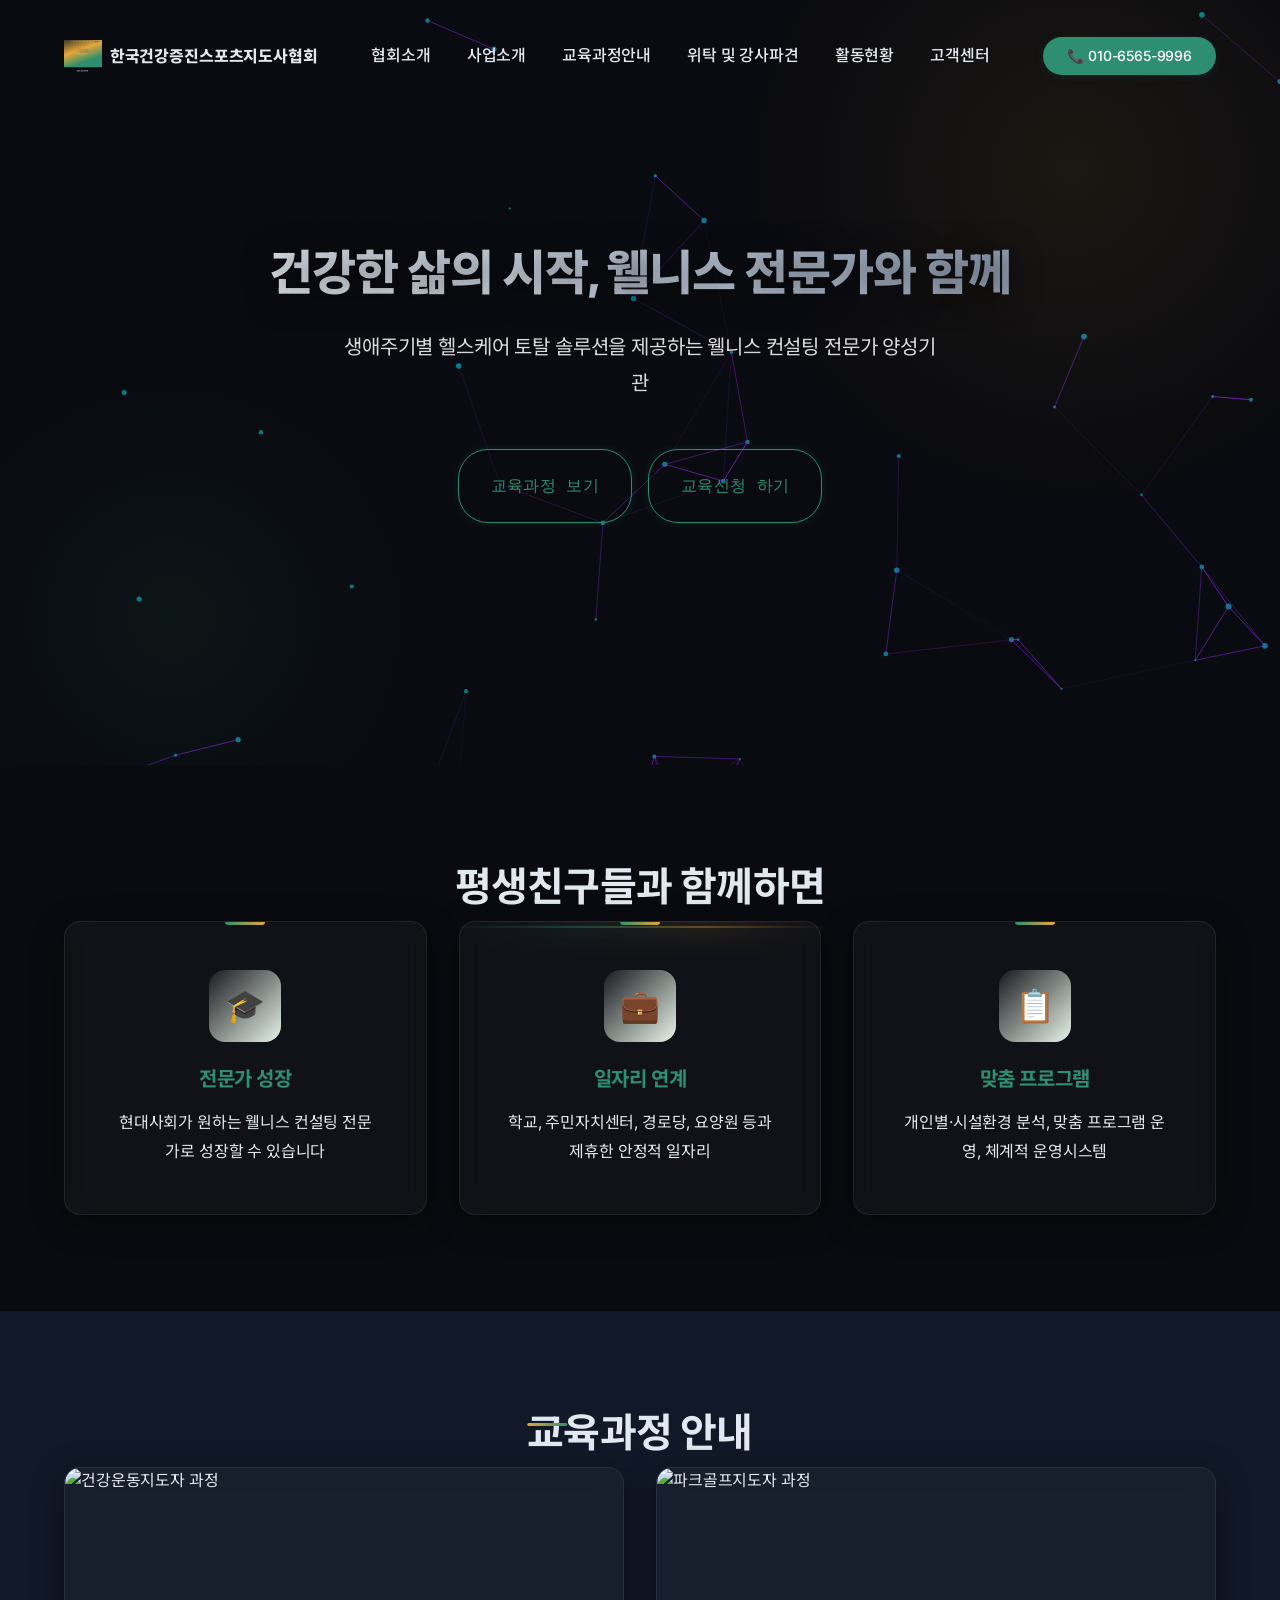
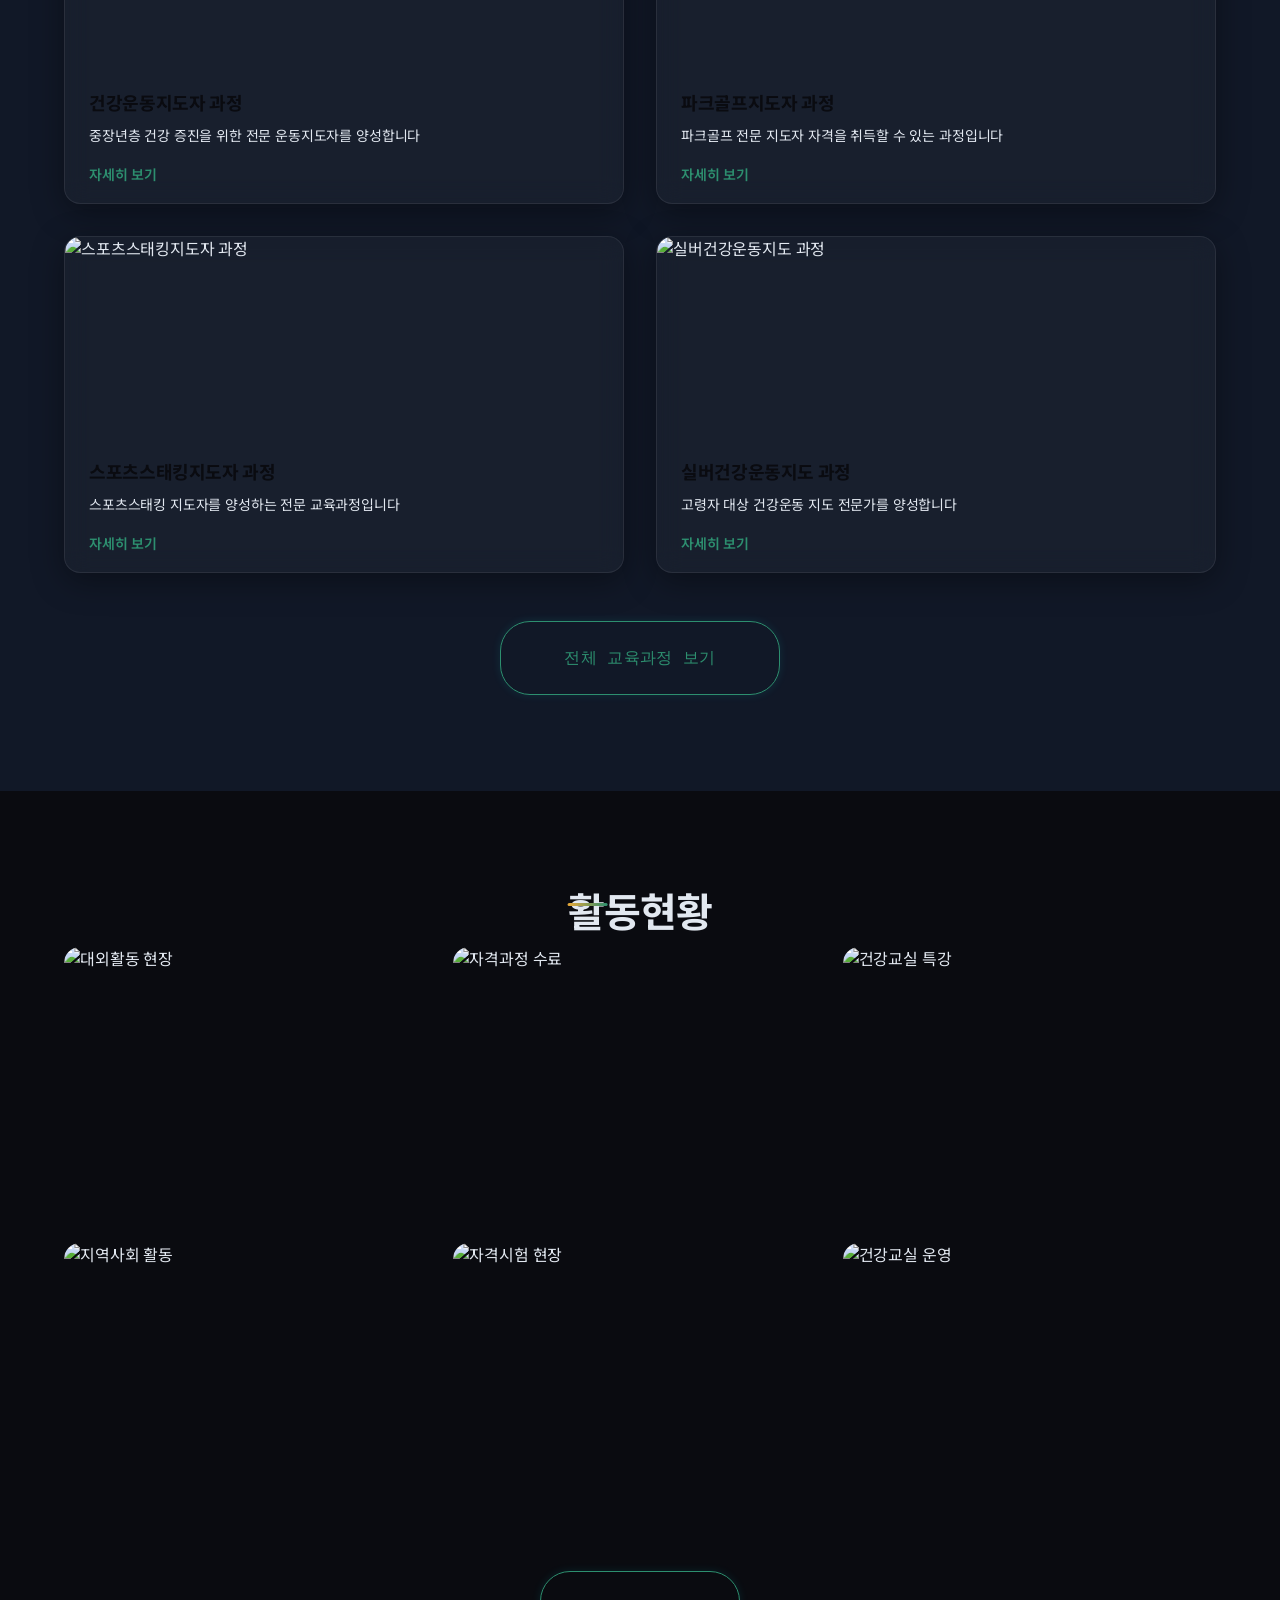
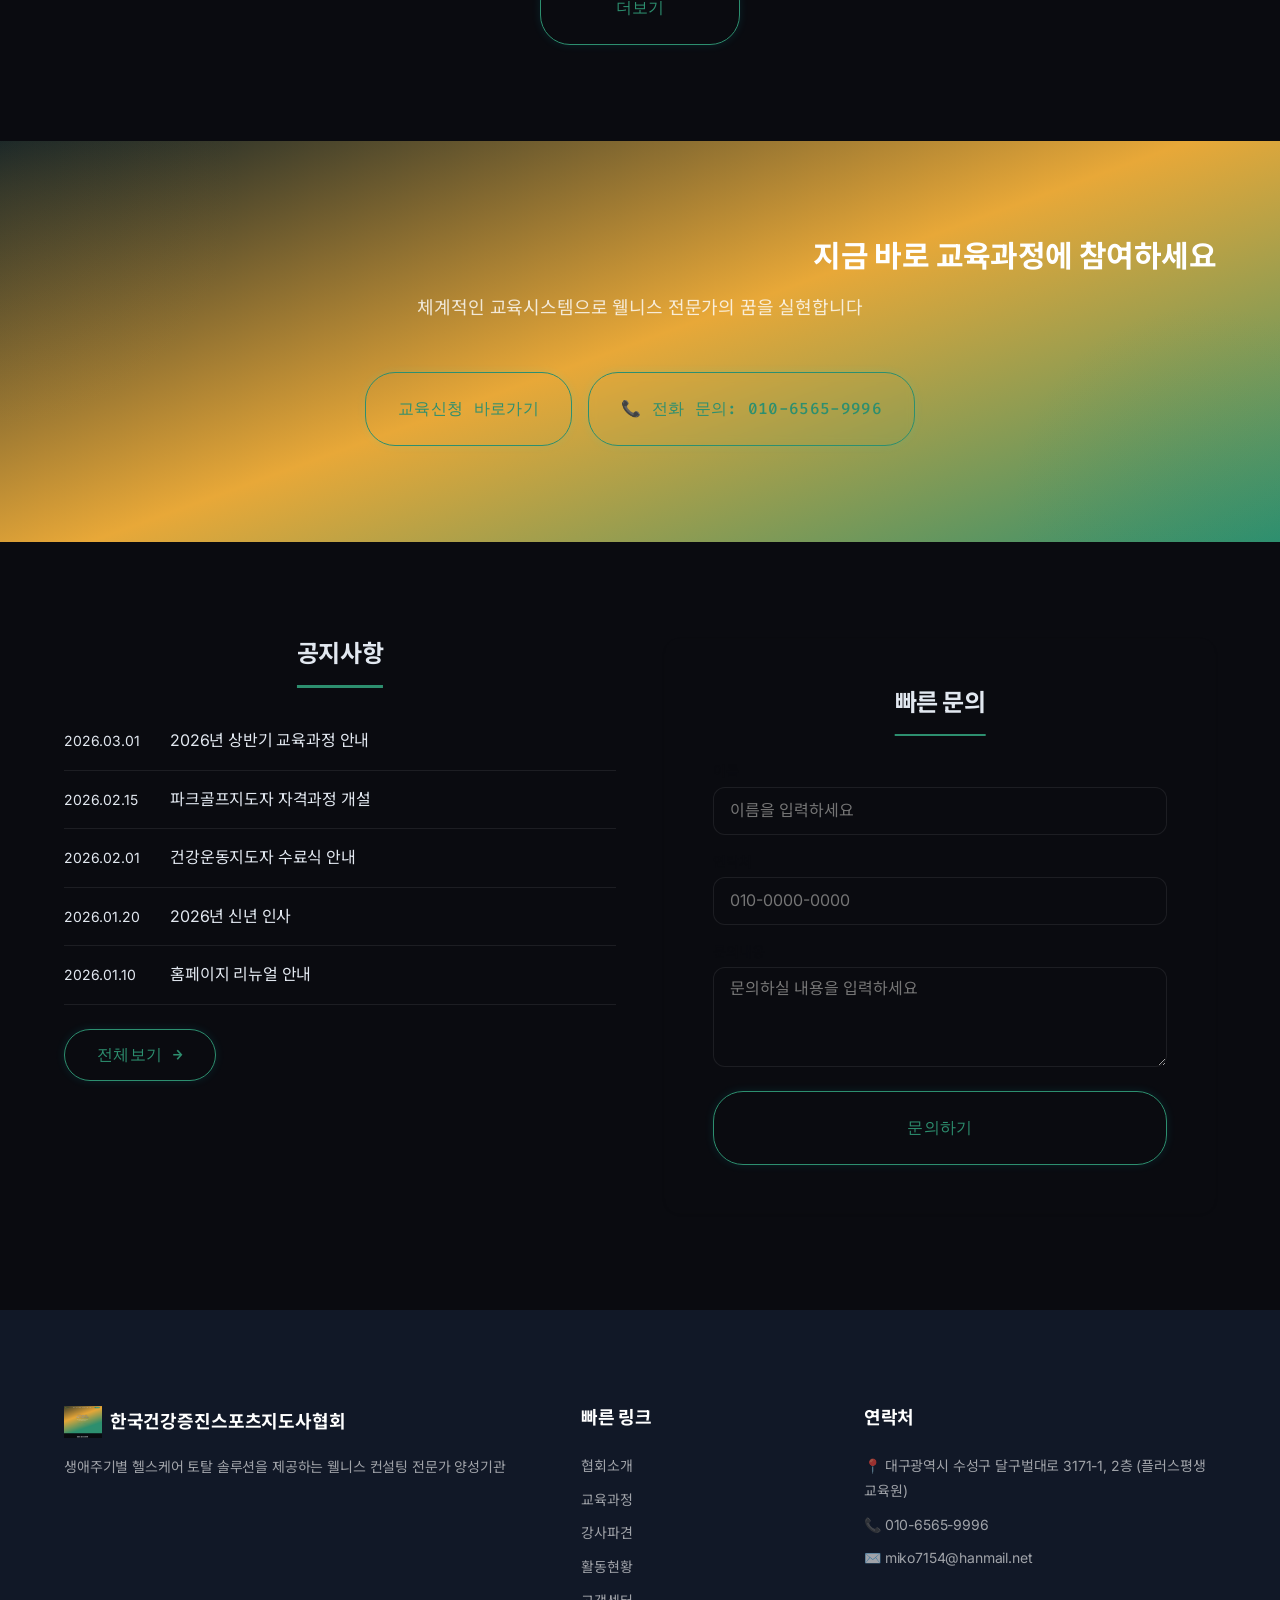
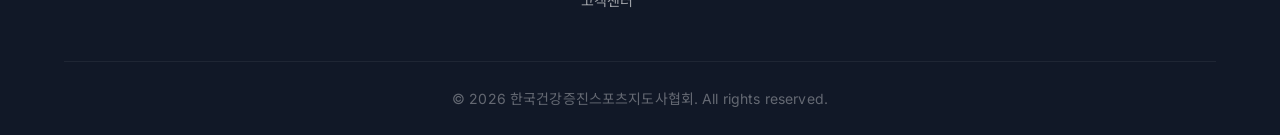
==== commit 780090ed: "Update association name and logo image" ====
--- a/index.html
+++ b/index.html
@@ -3,14 +3,14 @@
 <head>
   <meta charset="UTF-8">
   <meta name="viewport" content="width=device-width, initial-scale=1.0">
-  <title>건강증진교육개발 KMY협회 | 웰니스 전문가 양성기관</title>
-  <meta name="description" content="건강증진교육개발 KMY협회는 생애주기별 헬스케어 토탈 솔루션을 제공하는 웰니스 컨설팅 전문가 양성기관입니다.">
+  <title> 한국건강증진스포츠지도사협회 | 웰니스 전문가 양성기관</title>
+  <meta name="description" content=" 한국건강증진스포츠지도사협회는 생애주기별 헬스케어 토탈 솔루션을 제공하는 웰니스 컨설팅 전문가 양성기관입니다.">
 
   <!-- Open Graph -->
   <meta property="og:type" content="website">
-  <meta property="og:title" content="건강증진교육개발 KMY협회 | 웰니스 전문가 양성기관">
+  <meta property="og:title" content=" 한국건강증진스포츠지도사협회 | 웰니스 전문가 양성기관">
   <meta property="og:description" content="생애주기별 헬스케어 토탈 솔루션을 제공하는 웰니스 컨설팅 전문가 양성기관">
-  <meta property="og:url" content="https://www.건강증진교육개발.com/">
+  <meta property="og:url" content="https://www..com/">
   <meta property="og:image" content="https://placehold.co/1200x630/1B5E4B/FFFFFF?text=KMY">
 
   <!-- Favicon -->
@@ -29,9 +29,9 @@
   {
     "@context": "https://schema.org",
     "@type": "EducationalOrganization",
-    "name": "건강증진교육개발 KMY협회",
+    "name": " 한국건강증진스포츠지도사협회",
     "alternateName": "평생친구들",
-    "url": "https://www.건강증진교육개발.com",
+    "url": "https://www..com",
     "description": "생애주기별 헬스케어 토탈 솔루션을 제공하는 웰니스 컨설팅 전문가 양성기관",
     "telephone": "010-6565-9996",
     "email": "miko7154@hanmail.net",
@@ -63,8 +63,8 @@
     <div class="container">
       <!-- 로고 -->
       <a href="index.html" class="logo">
-        <span class="logo-icon">🌿</span>
-        <span class="logo-text">건강증진교육개발<br><strong>KMY협회</strong></span>
+        <img src="images/logo.png" alt="로고" class="logo-icon" style="height: 32px; width: auto; vertical-align: middle;">
+        <span class="logo-text">한국건강증진스포츠지도사협회</span>
       </a>
 
       <!-- 메인 내비게이션 -->
@@ -82,7 +82,7 @@
             <a href="business.html" class="nav-link" aria-haspopup="true">사업소개</a>
             <ul class="dropdown">
               <li><a href="business.html#stacking">(사)대한생활체육회스포츠스태킹협회</a></li>
-              <li><a href="business.html#kmy">건강증진교육개발 KMY협회</a></li>
+              <li><a href="business.html#kmy"> 한국건강증진스포츠지도사협회</a></li>
             </ul>
           </li>
           <li class="nav-item has-dropdown">
@@ -138,8 +138,8 @@
     <!-- 히어로 섹션 -->
     <section class="hero">
       <div class="container">
-        <h1>건강한 삶의 시작,<br>웰니스 전문가와 함께</h1>
-        <p>생애주기별 헬스케어 토탈 솔루션을 제공하는<br>웰니스 컨설팅 전문가 양성기관</p>
+        <h1>건강한 삶의 시작, 웰니스 전문가와 함께</h1>
+        <p>생애주기별 헬스케어 토탈 솔루션을 제공하는 웰니스 컨설팅 전문가 양성기관</p>
         <div class="hero-actions">
           <a href="education.html" class="btn btn-primary">교육과정 보기</a>
           <a href="education.html#apply" class="btn btn-outline">교육신청 하기</a>
@@ -330,8 +330,8 @@
         <!-- 로고 + 소개 -->
         <div class="footer-info">
           <a href="index.html" class="footer-logo">
-            <span class="logo-icon">🌿</span>
-            <span class="logo-text">건강증진교육개발 KMY협회</span>
+            <img src="images/logo.png" alt="로고" class="logo-icon" style="height: 32px; width: auto; vertical-align: middle;">
+            <span class="logo-text">한국건강증진스포츠지도사협회</span>
           </a>
           <p>생애주기별 헬스케어 토탈 솔루션을 제공하는 웰니스 컨설팅 전문가 양성기관</p>
         </div>
@@ -352,7 +352,7 @@
         <div class="footer-contact">
           <h3>연락처</h3>
           <address>
-            <p>📍 대구광역시 수성구 달구벌대로 3171-1, 2층<br>(플러스평생교육원)</p>
+            <p>📍 대구광역시 수성구 달구벌대로 3171-1, 2층 (플러스평생교육원)</p>
             <p>📞 <a href="tel:010-6565-9996">010-6565-9996</a></p>
             <p>✉️ <a href="mailto:miko7154@hanmail.net">miko7154@hanmail.net</a></p>
           </address>
@@ -362,7 +362,7 @@
 
       <!-- 저작권 -->
       <div class="footer-bottom">
-        <p>&copy; 2026 건강증진교육개발 KMY협회. All rights reserved.</p>
+        <p>&copy; 2026  한국건강증진스포츠지도사협회. All rights reserved.</p>
       </div>
     </div>
   </footer>
--- a/css/style.css
+++ b/css/style.css
@@ -54,8 +54,8 @@
   /* ── ds-portfolio & KMY 다크 테마 커스텀 컬러 ── */
   --bg-dark: #0a0b10;
   --bg-darker: #050508;
-  --accent-cyan: #00f0ff;
-  --accent-purple: #8a2be2;
+  --accent-cyan: #2d8f6f;
+  --accent-purple: #e8a838;
   --text-main: #e2e8f0;
   --text-muted: #94a3b8;
 
@@ -64,7 +64,7 @@
   --color-primary-light: var(--accent-cyan);
   --color-primary-dark: var(--accent-purple);
   --color-accent: var(--accent-purple);
-  --color-accent-hover: #b45ce8;
+  --color-accent-hover: #D4952E;
   
   /* 기존 변수들을 덮어씌움 (호환성 유지) */
   --color-dark: var(--bg-dark);
@@ -392,14 +392,15 @@
 }
 
 .logo-text {
-  font-family: var(--font-heading);
-  font-size: var(--text-sm);
-  color: var(--color-dark);
-  line-height: 1.3;
+  font-weight: 800;
+  font-size: var(--text-base);
+  line-height: var(--leading-tight);
+  white-space: normal;
+  word-break: keep-all;
 }
 
 .logo-text strong {
-  font-size: var(--text-lg);
+  font-size: var(--text-md);
   color: var(--color-primary);
 }
 
@@ -442,16 +443,14 @@
   left: 50%;
   transform: translateX(-50%);
   min-width: 220px;
-  background: rgba(255, 255, 255, 0.98);
-  backdrop-filter: blur(16px);
-  -webkit-backdrop-filter: blur(16px);
+  background: rgba(10, 11, 16, 0.85);
+  backdrop-filter: var(--glass-blur);
+  -webkit-backdrop-filter: var(--glass-blur);
   border-radius: var(--radius-lg);
-  box-shadow:
-    0 12px 40px rgba(0, 0, 0, 0.1),
-    0 2px 8px rgba(0, 0, 0, 0.06);
+  box-shadow: var(--glass-shadow);
   padding: var(--space-sm);
   z-index: 100;
-  border: 1px solid rgba(0, 0, 0, 0.05);
+  border: 1px solid var(--glass-border);
 }
 
 .dropdown a {
@@ -643,13 +642,7 @@
 
 /* ===== 히어로 섹션 ===== */
 .hero {
-  background: linear-gradient(
-    160deg,
-    #0f2027 0%,
-    var(--color-primary-dark) 40%,
-    var(--color-primary) 70%,
-    var(--color-primary-light) 100%
-  );
+  background: transparent;
   min-height: 85vh;
   display: flex;
   align-items: center;
@@ -657,7 +650,7 @@
   overflow: hidden;
 }
 
-/* 장식용 배경 패턴 */
+/* 장식용 배경 패턴 (파티클 캔버스와 어우러지게 투명도 낮춤) */
 .hero::before {
   content: "";
   position: absolute;
@@ -667,9 +660,8 @@
   height: 800px;
   background: radial-gradient(
     circle,
-    rgba(232, 168, 56, 0.12) 0%,
-    rgba(232, 168, 56, 0.04) 40%,
-    transparent 70%
+    rgba(232, 168, 56, 0.08) 0%,
+    transparent 60%
   );
   border-radius: 50%;
   animation: floatOrb 20s ease-in-out infinite;
@@ -684,9 +676,8 @@
   height: 600px;
   background: radial-gradient(
     circle,
-    rgba(45, 143, 111, 0.2) 0%,
-    rgba(45, 143, 111, 0.05) 40%,
-    transparent 70%
+    rgba(45, 143, 111, 0.08) 0%,
+    transparent 60%
   );
   border-radius: 50%;
   animation: floatOrb 25s ease-in-out infinite reverse;
@@ -1359,12 +1350,7 @@
 
 /* ===== 서브 히어로 ===== */
 .sub-hero {
-  background: linear-gradient(
-    160deg,
-    #0f2027 0%,
-    var(--color-primary-dark) 60%,
-    var(--color-primary) 100%
-  );
+  background: transparent;
   padding: var(--space-4xl) 0 var(--space-2xl);
   text-align: center;
   position: relative;
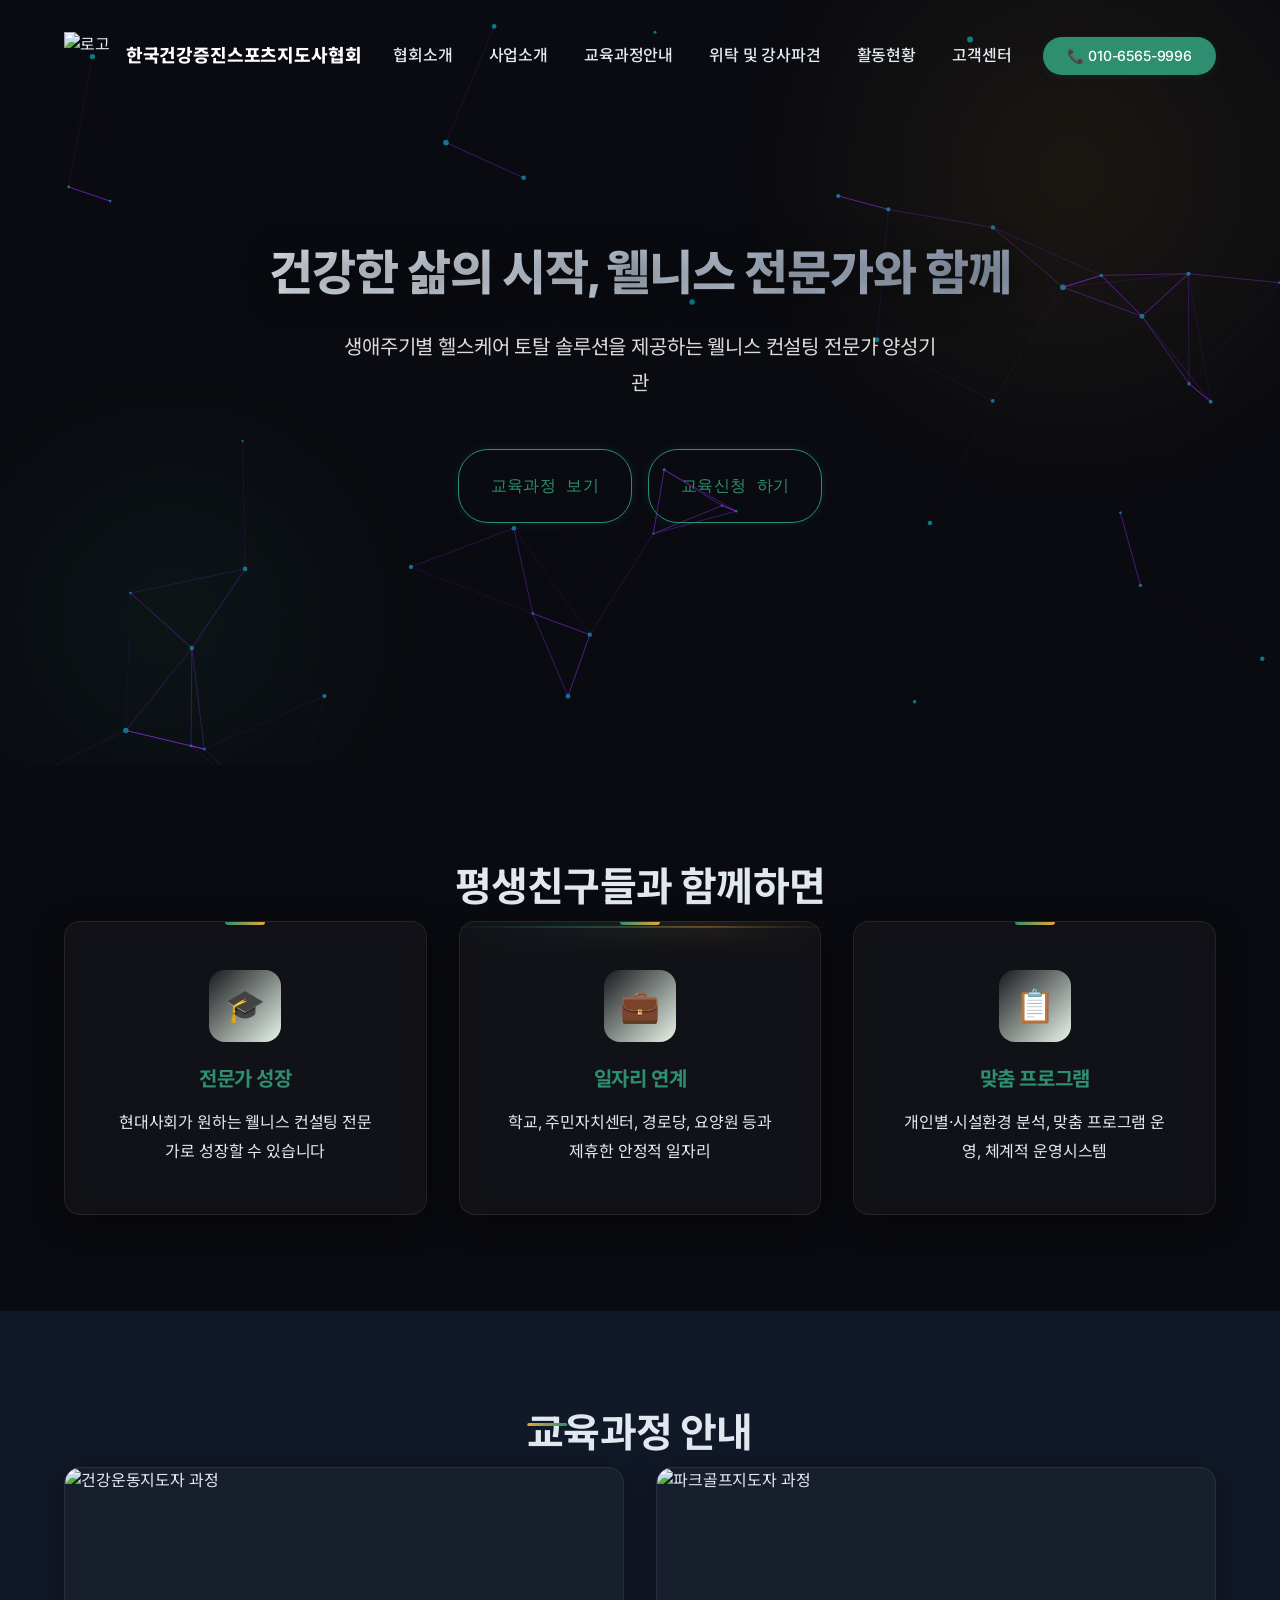
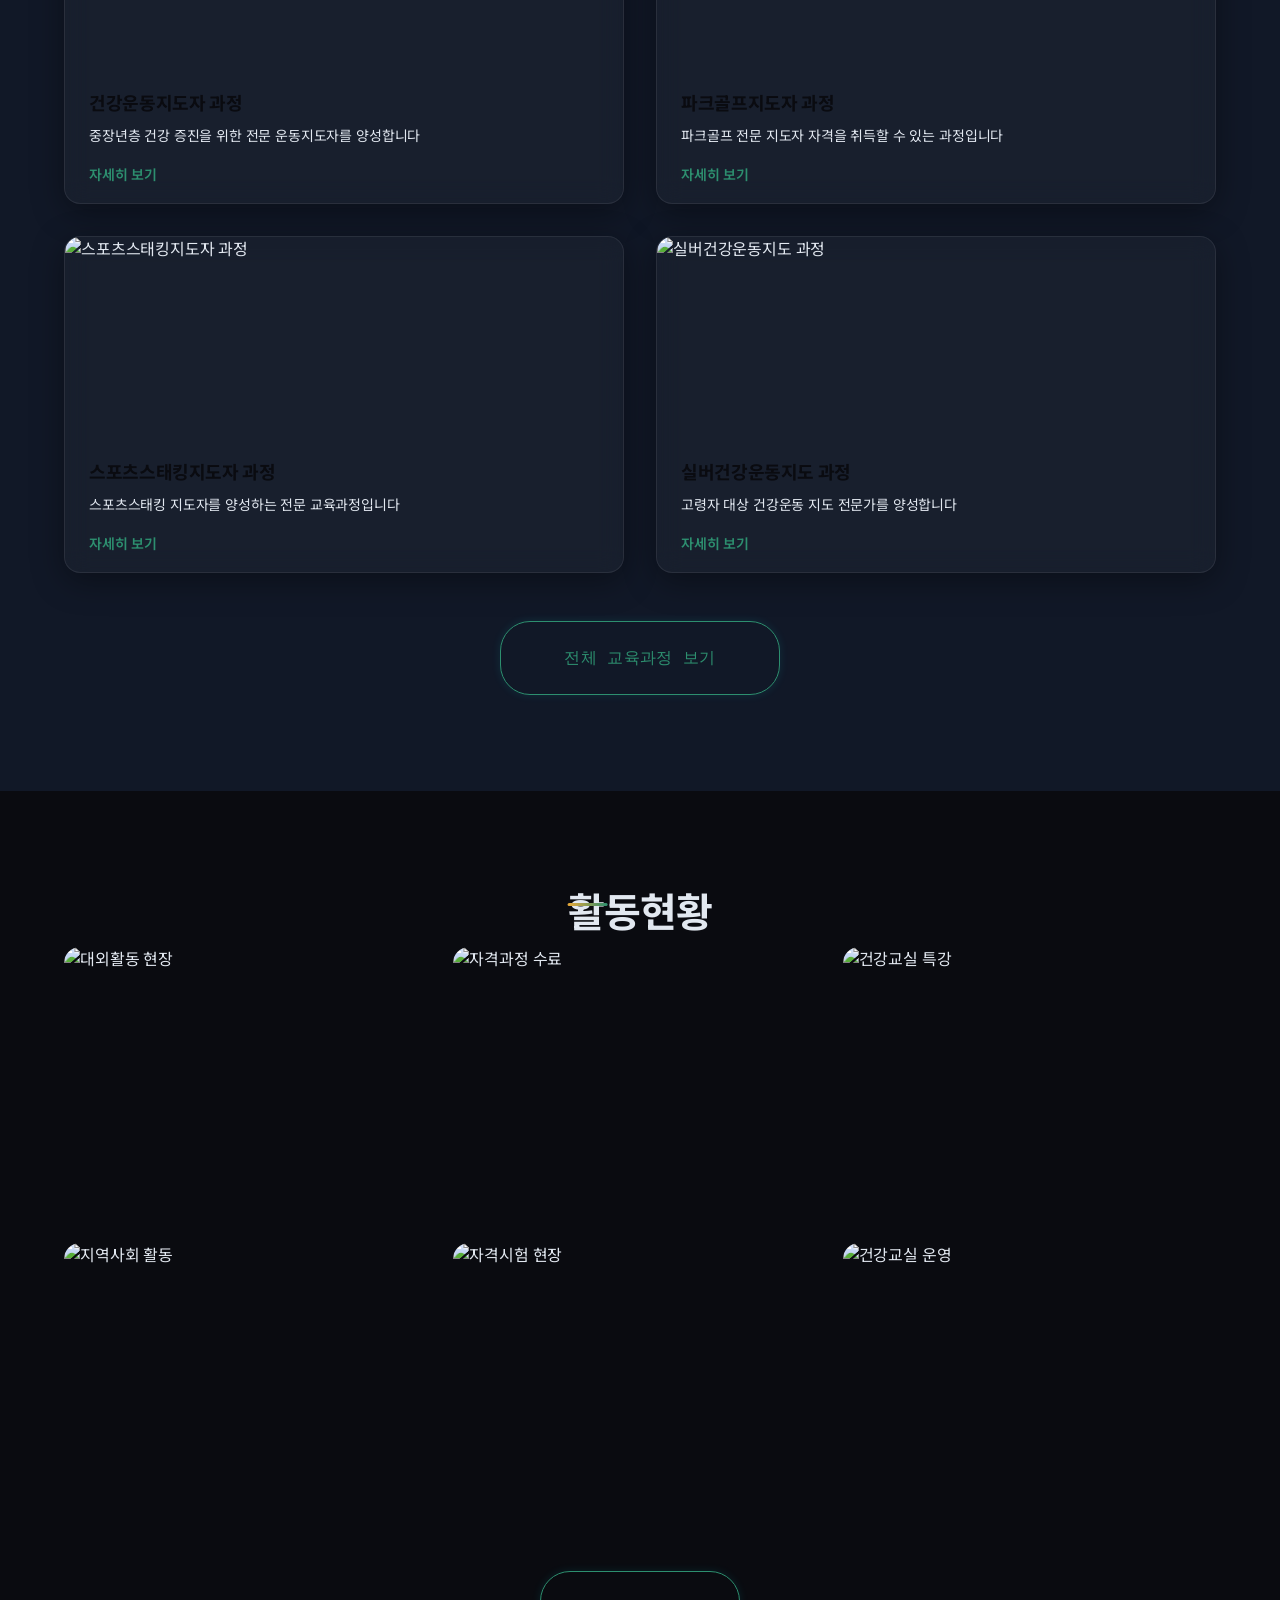
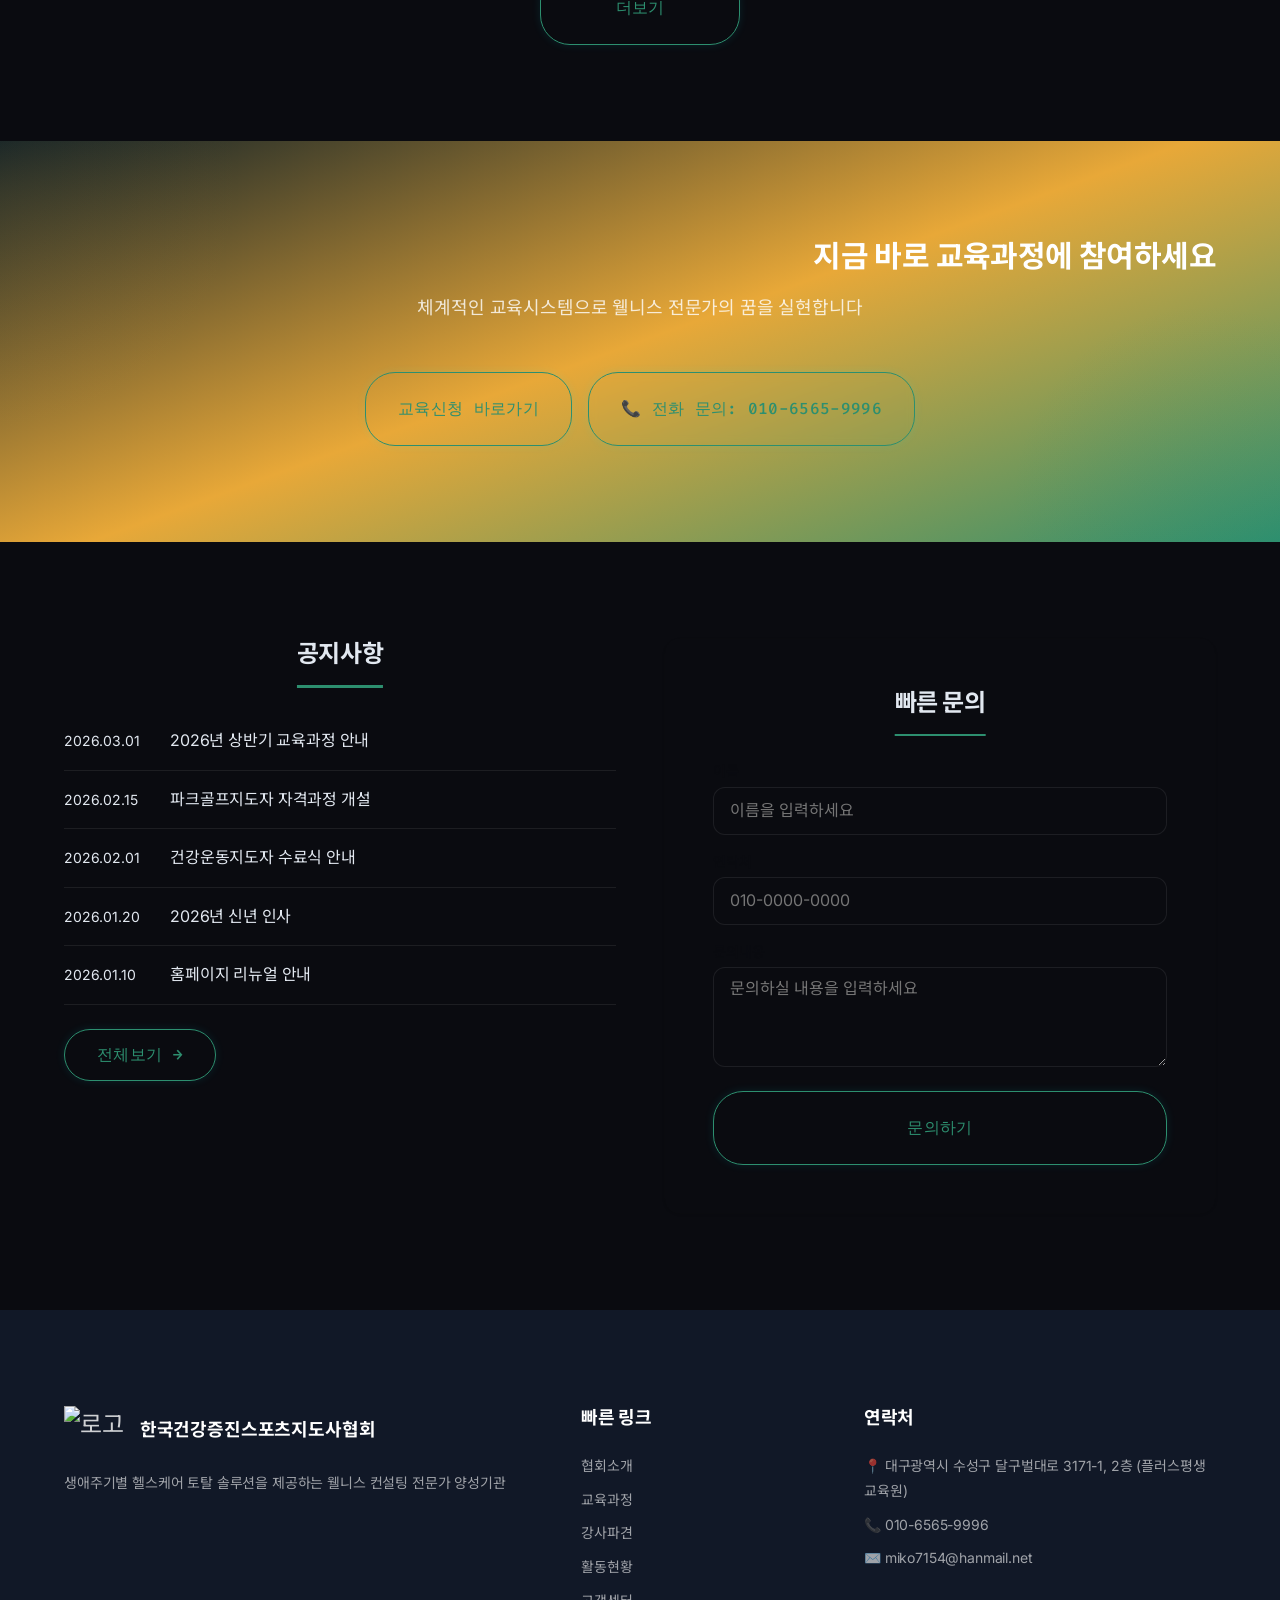
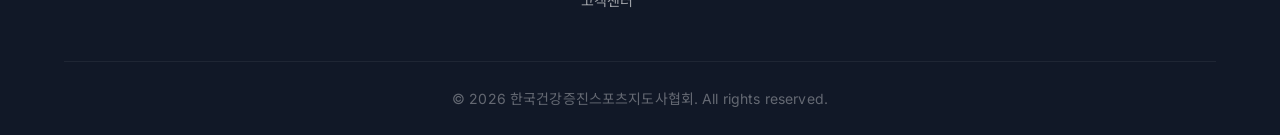
==== commit aa539615: "Fix header logo text color, sizing, and wrap constraints" ====
--- a/index.html
+++ b/index.html
@@ -63,7 +63,7 @@
     <div class="container">
       <!-- 로고 -->
       <a href="index.html" class="logo">
-        <img src="images/logo.png" alt="로고" class="logo-icon" style="height: 32px; width: auto; vertical-align: middle;">
+        <img src="images/logo.png" alt="로고" class="logo-icon" >
         <span class="logo-text">한국건강증진스포츠지도사협회</span>
       </a>
 
@@ -330,7 +330,7 @@
         <!-- 로고 + 소개 -->
         <div class="footer-info">
           <a href="index.html" class="footer-logo">
-            <img src="images/logo.png" alt="로고" class="logo-icon" style="height: 32px; width: auto; vertical-align: middle;">
+            <img src="images/logo.png" alt="로고" class="logo-icon" >
             <span class="logo-text">한국건강증진스포츠지도사협회</span>
           </a>
           <p>생애주기별 헬스케어 토탈 솔루션을 제공하는 웰니스 컨설팅 전문가 양성기관</p>
--- a/css/style.css
+++ b/css/style.css
@@ -384,23 +384,35 @@
   display: flex;
   align-items: center;
   gap: var(--space-sm);
-  flex-shrink: 0;
+  flex-shrink: 1;
+  max-width: 80%;
 }
 
 .logo-icon {
-  font-size: 2rem;
+  height: 48px;
+  width: auto;
+  object-fit: contain;
 }
 
 .logo-text {
   font-weight: 800;
-  font-size: var(--text-base);
+  font-size: var(--text-sm);
   line-height: var(--leading-tight);
+  color: #ffffff;
+  margin-left: 8px;
   white-space: normal;
   word-break: keep-all;
 }
 
+@media (min-width: 768px) {
+  .logo-text {
+    font-size: var(--text-lg);
+    white-space: nowrap;
+  }
+}
+
 .logo-text strong {
-  font-size: var(--text-md);
+  font-size: var(--text-xl);
   color: var(--color-primary);
 }
 
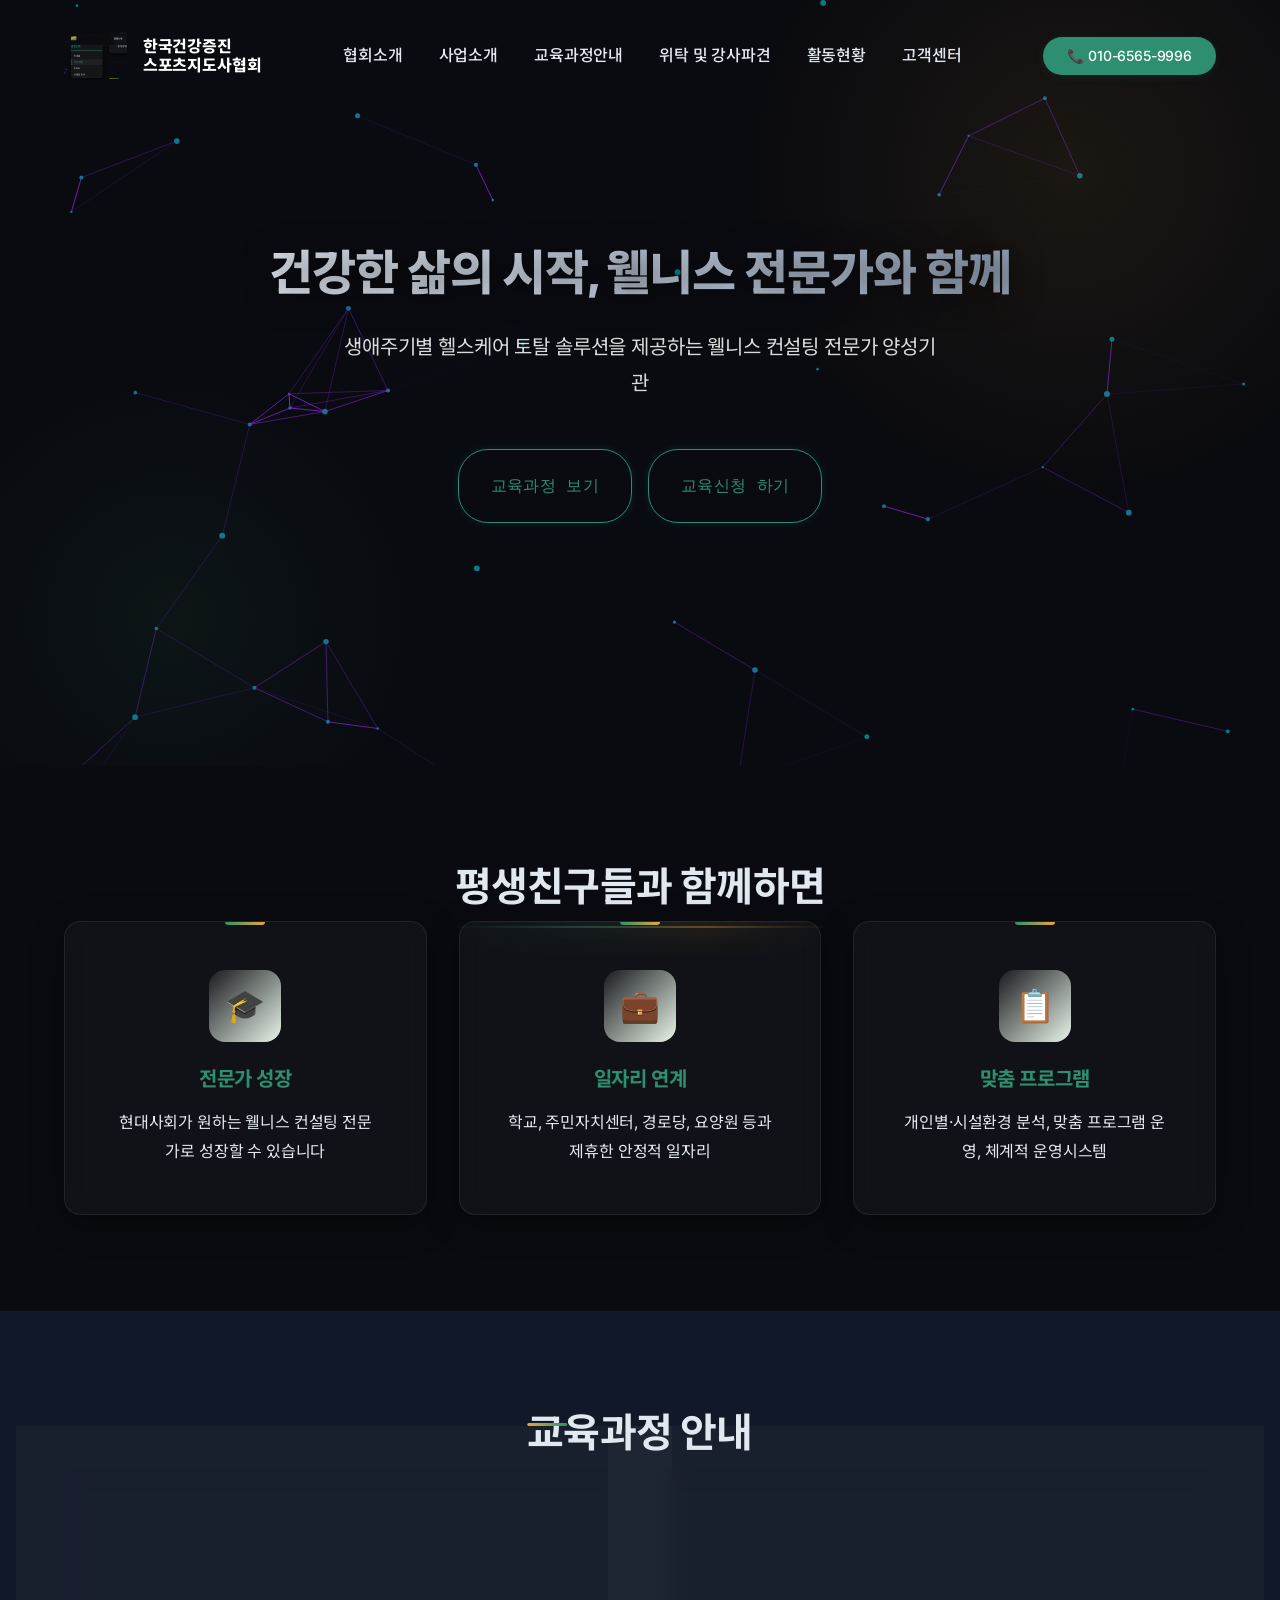
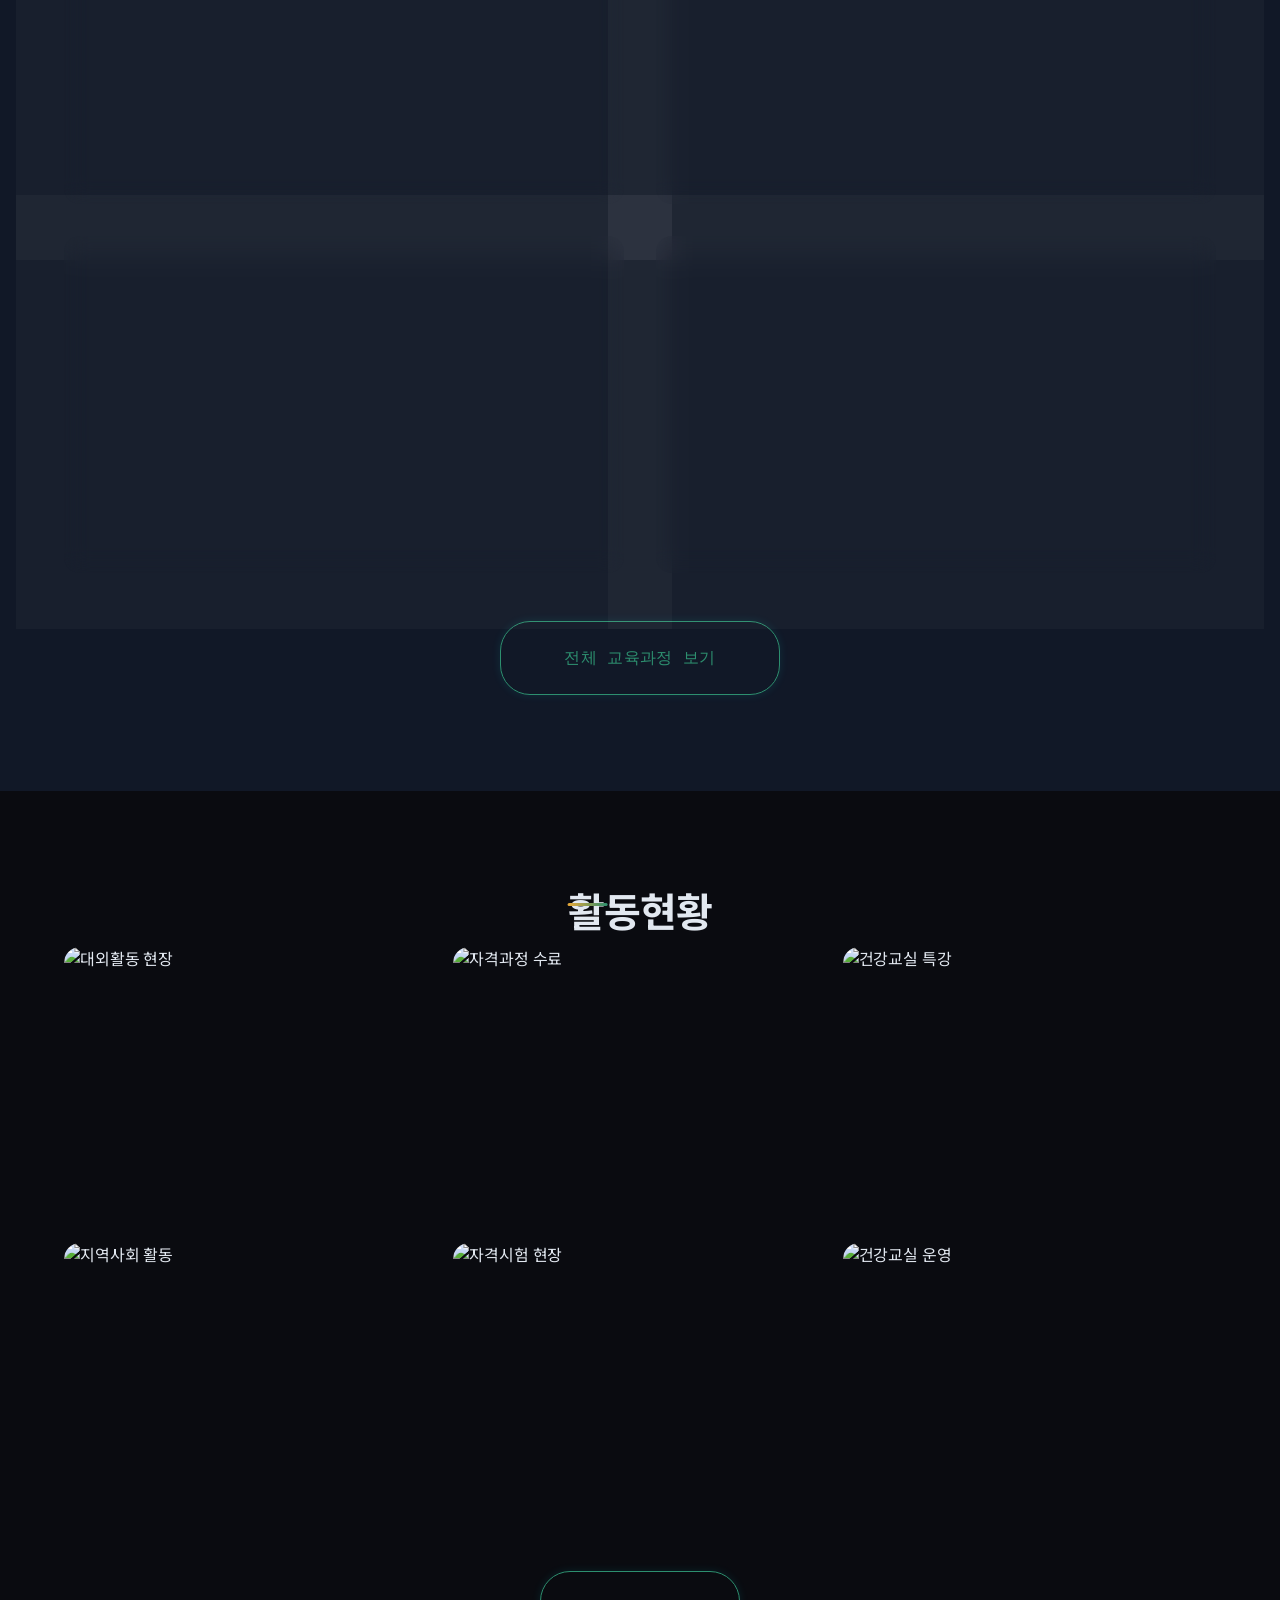
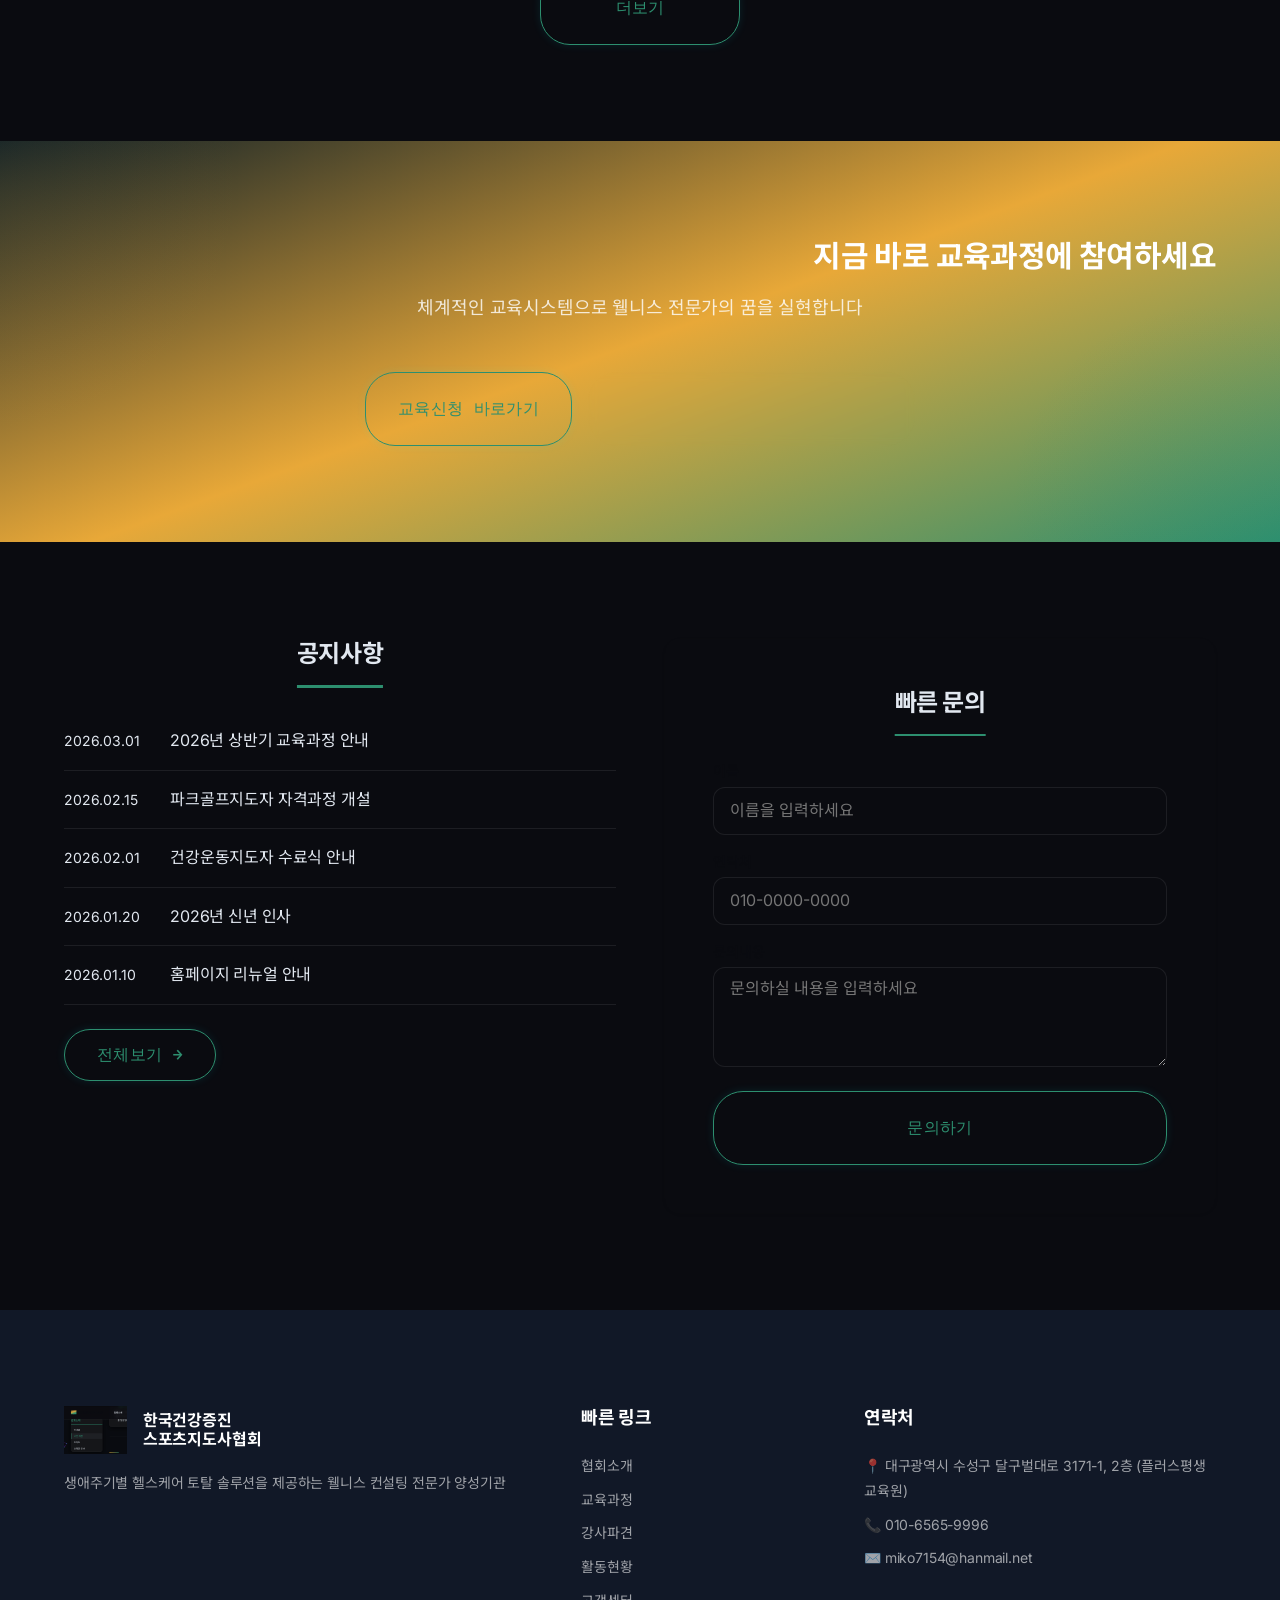
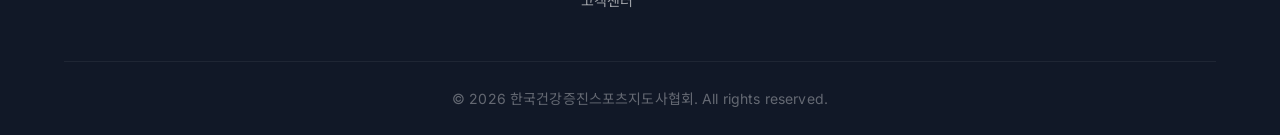
==== commit 21522f2f: "Make logo background transparent and separate association name over two lines" ====
--- a/index.html
+++ b/index.html
@@ -64,7 +64,7 @@
       <!-- 로고 -->
       <a href="index.html" class="logo">
         <img src="images/logo.png" alt="로고" class="logo-icon" >
-        <span class="logo-text">한국건강증진스포츠지도사협회</span>
+        <span class="logo-text">한국건강증진<br>스포츠지도사협회</span>
       </a>
 
       <!-- 메인 내비게이션 -->
@@ -331,7 +331,7 @@
         <div class="footer-info">
           <a href="index.html" class="footer-logo">
             <img src="images/logo.png" alt="로고" class="logo-icon" >
-            <span class="logo-text">한국건강증진스포츠지도사협회</span>
+            <span class="logo-text">한국건강증진<br>스포츠지도사협회</span>
           </a>
           <p>생애주기별 헬스케어 토탈 솔루션을 제공하는 웰니스 컨설팅 전문가 양성기관</p>
         </div>
--- a/css/style.css
+++ b/css/style.css
@@ -397,17 +397,14 @@
 .logo-text {
   font-weight: 800;
   font-size: var(--text-sm);
-  line-height: var(--leading-tight);
+  line-height: 1.2;
   color: #ffffff;
   margin-left: 8px;
-  white-space: normal;
-  word-break: keep-all;
 }
 
 @media (min-width: 768px) {
   .logo-text {
-    font-size: var(--text-lg);
-    white-space: nowrap;
+    font-size: var(--text-base);
   }
 }
 
@@ -556,10 +553,10 @@
 }
 
 .footer-info .logo-text {
-  font-family: var(--font-heading);
-  font-size: var(--text-lg);
+  font-size: var(--text-base);
   color: #fff;
   font-weight: 700;
+  line-height: 1.2;
 }
 
 .footer-info p {
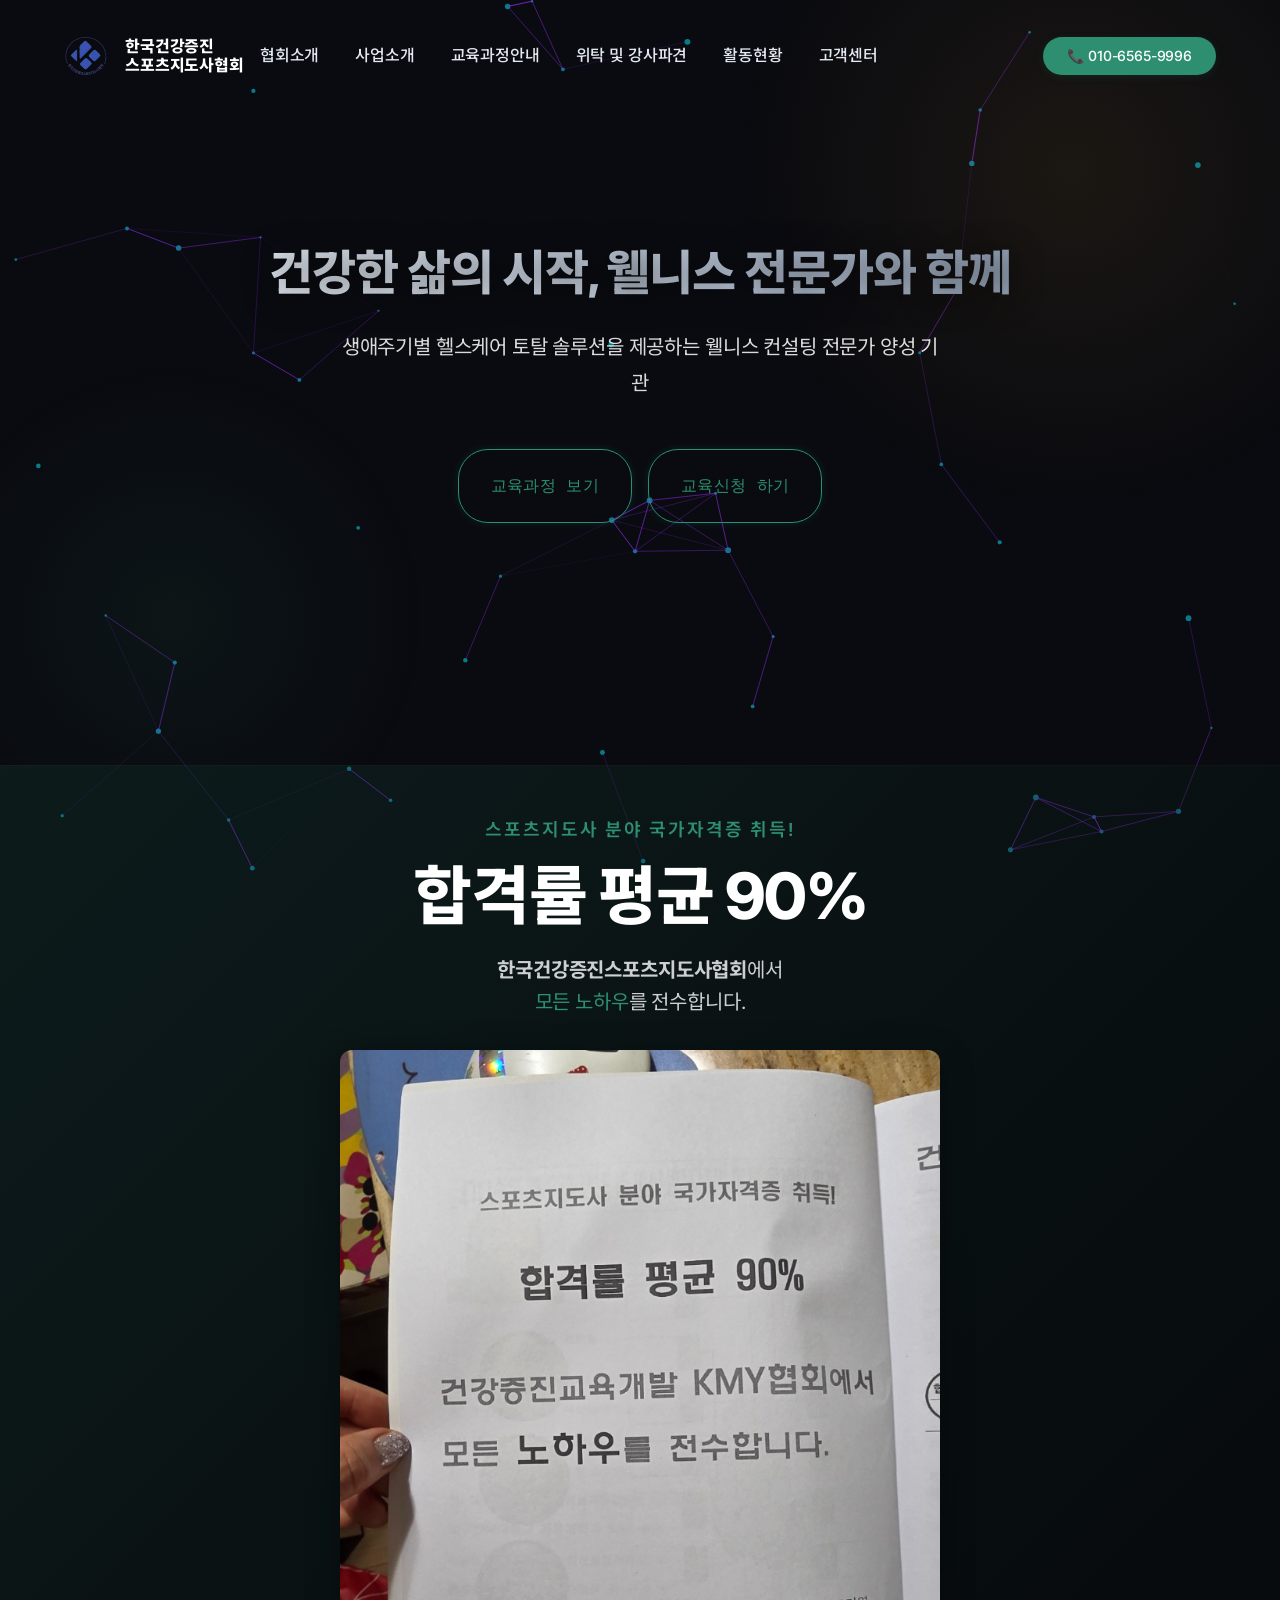
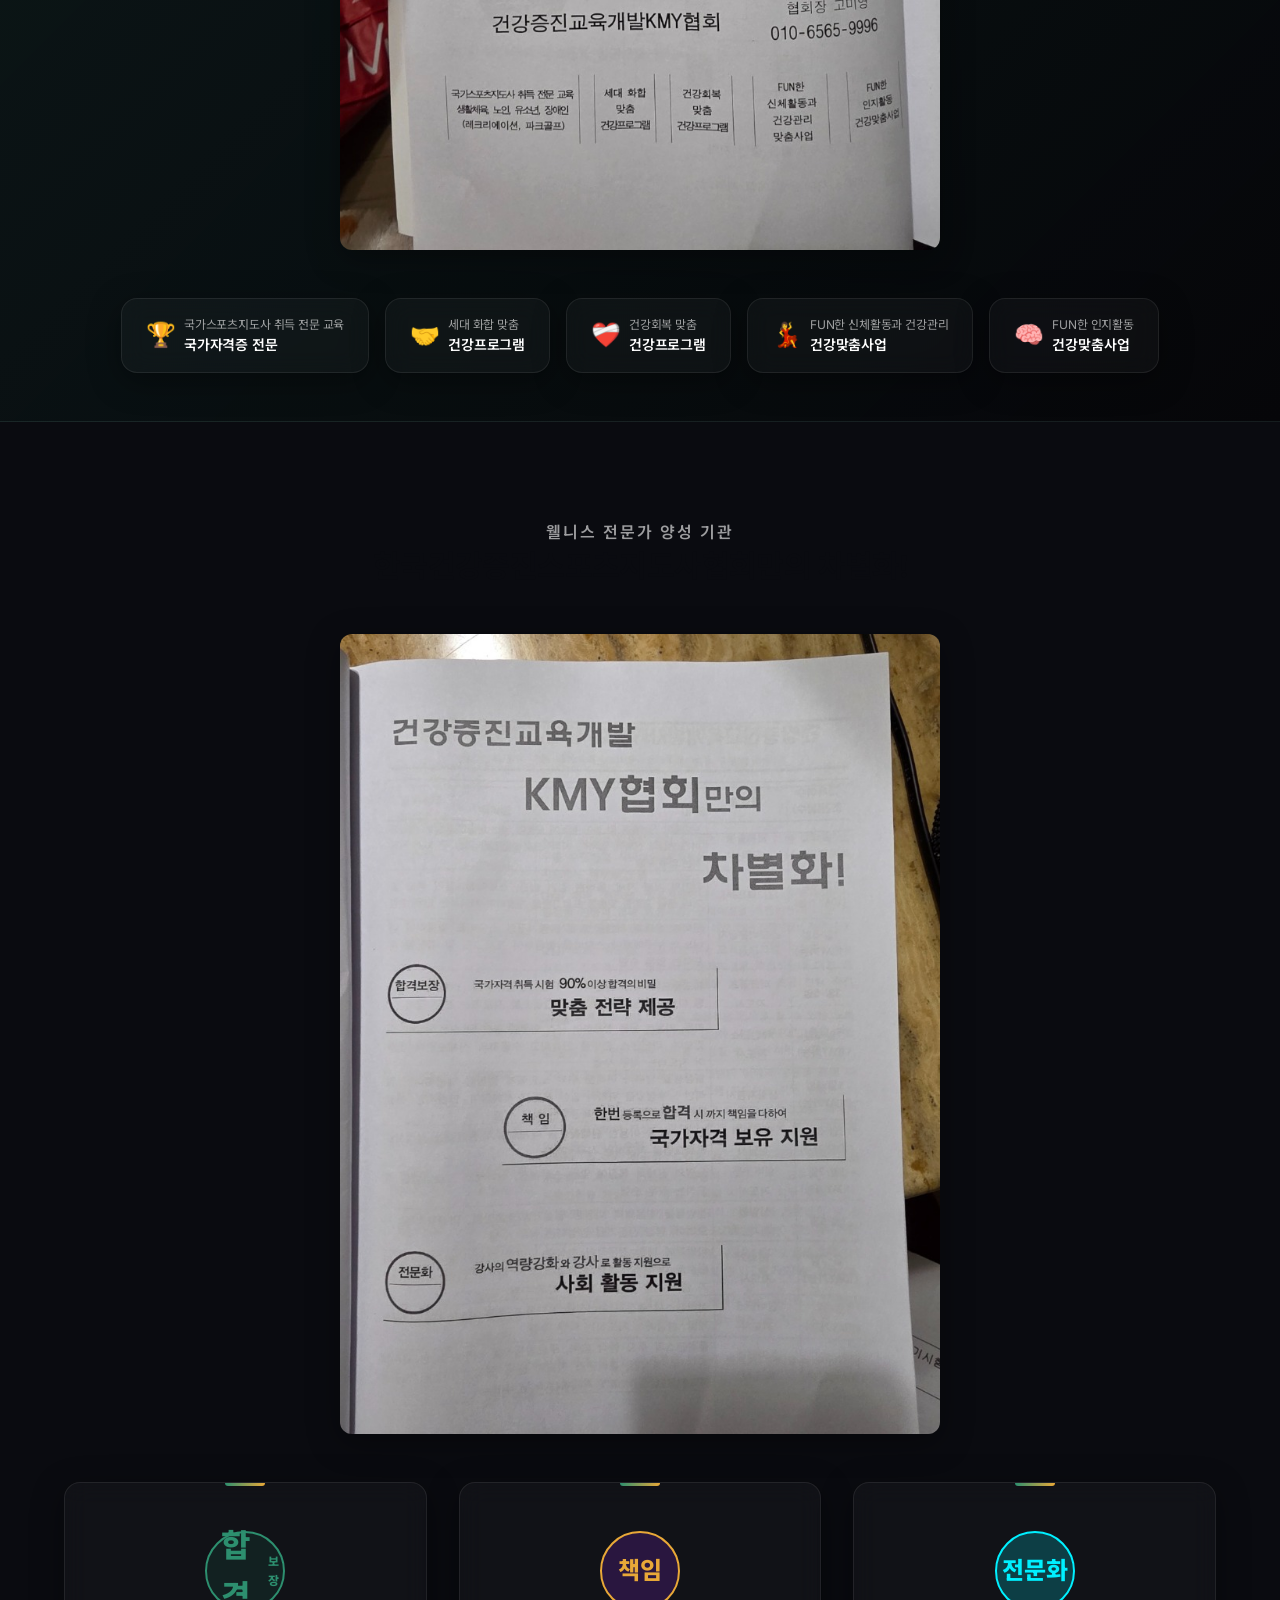
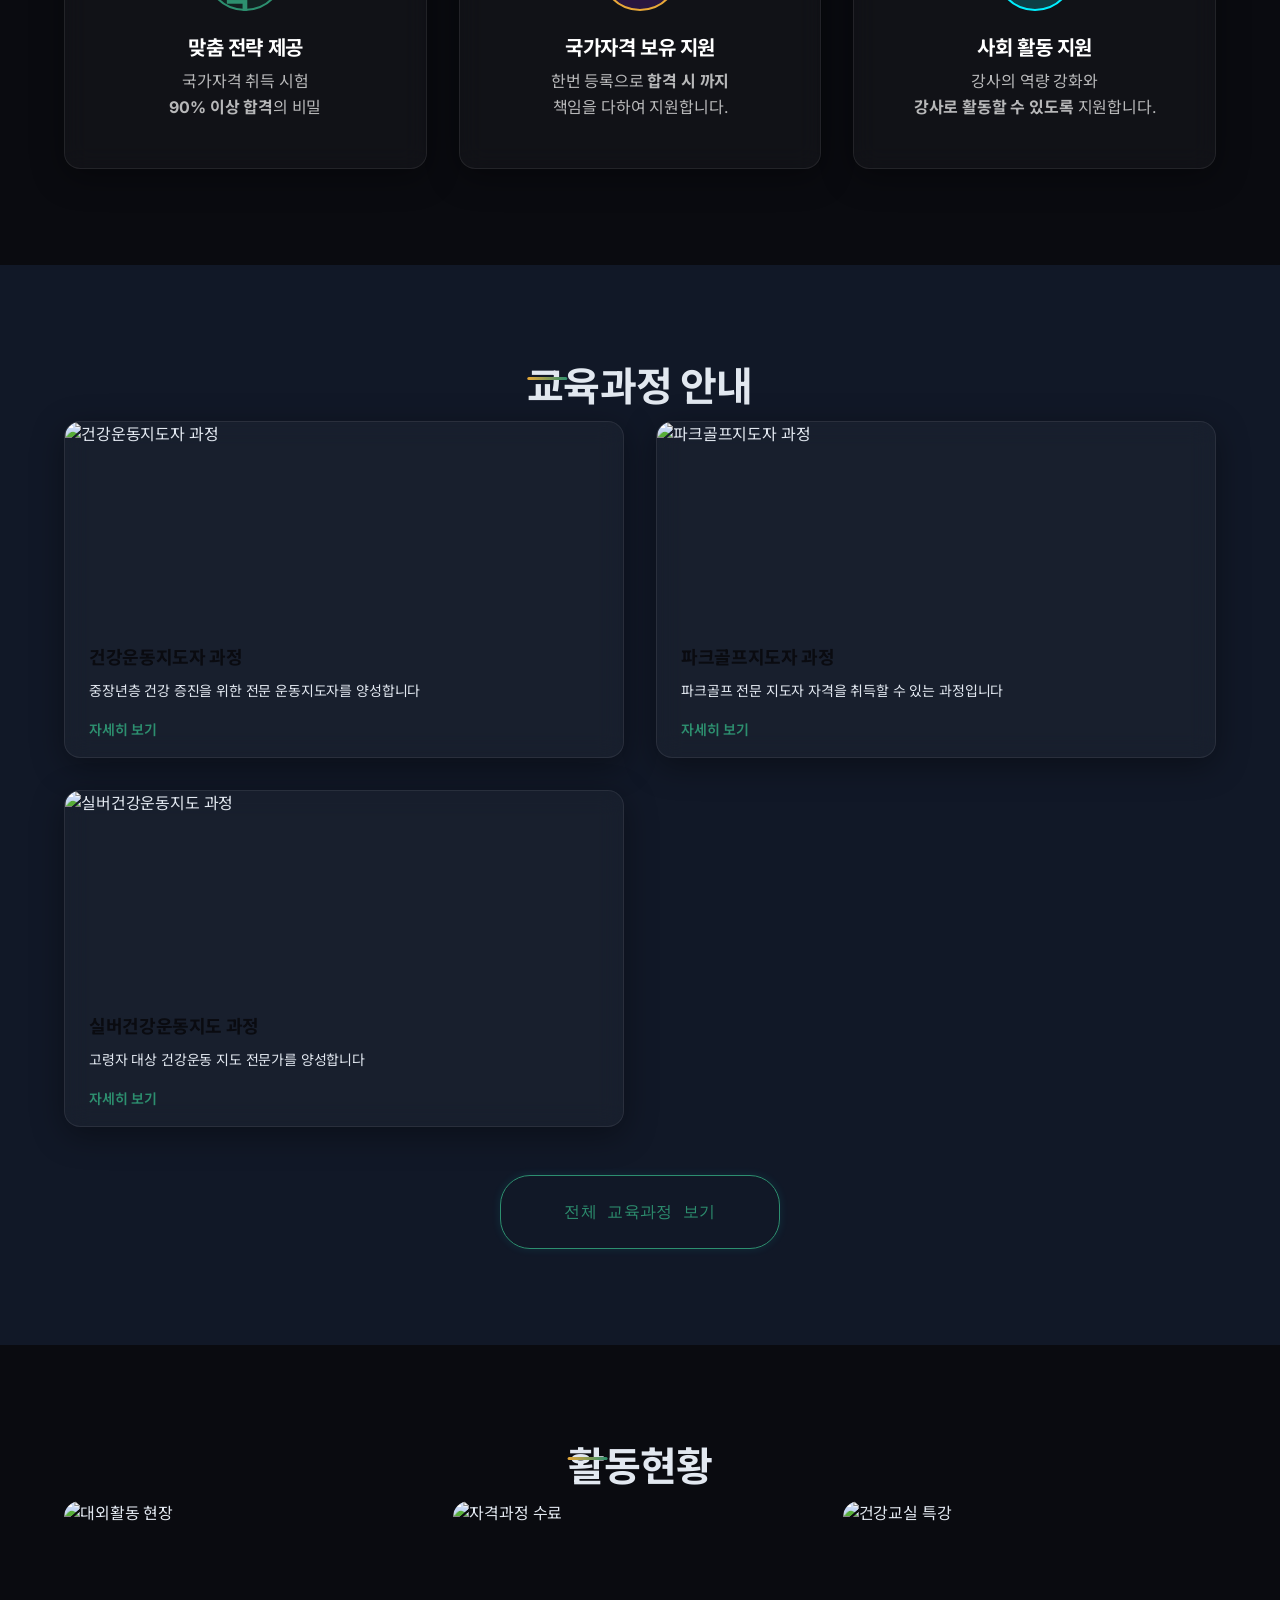
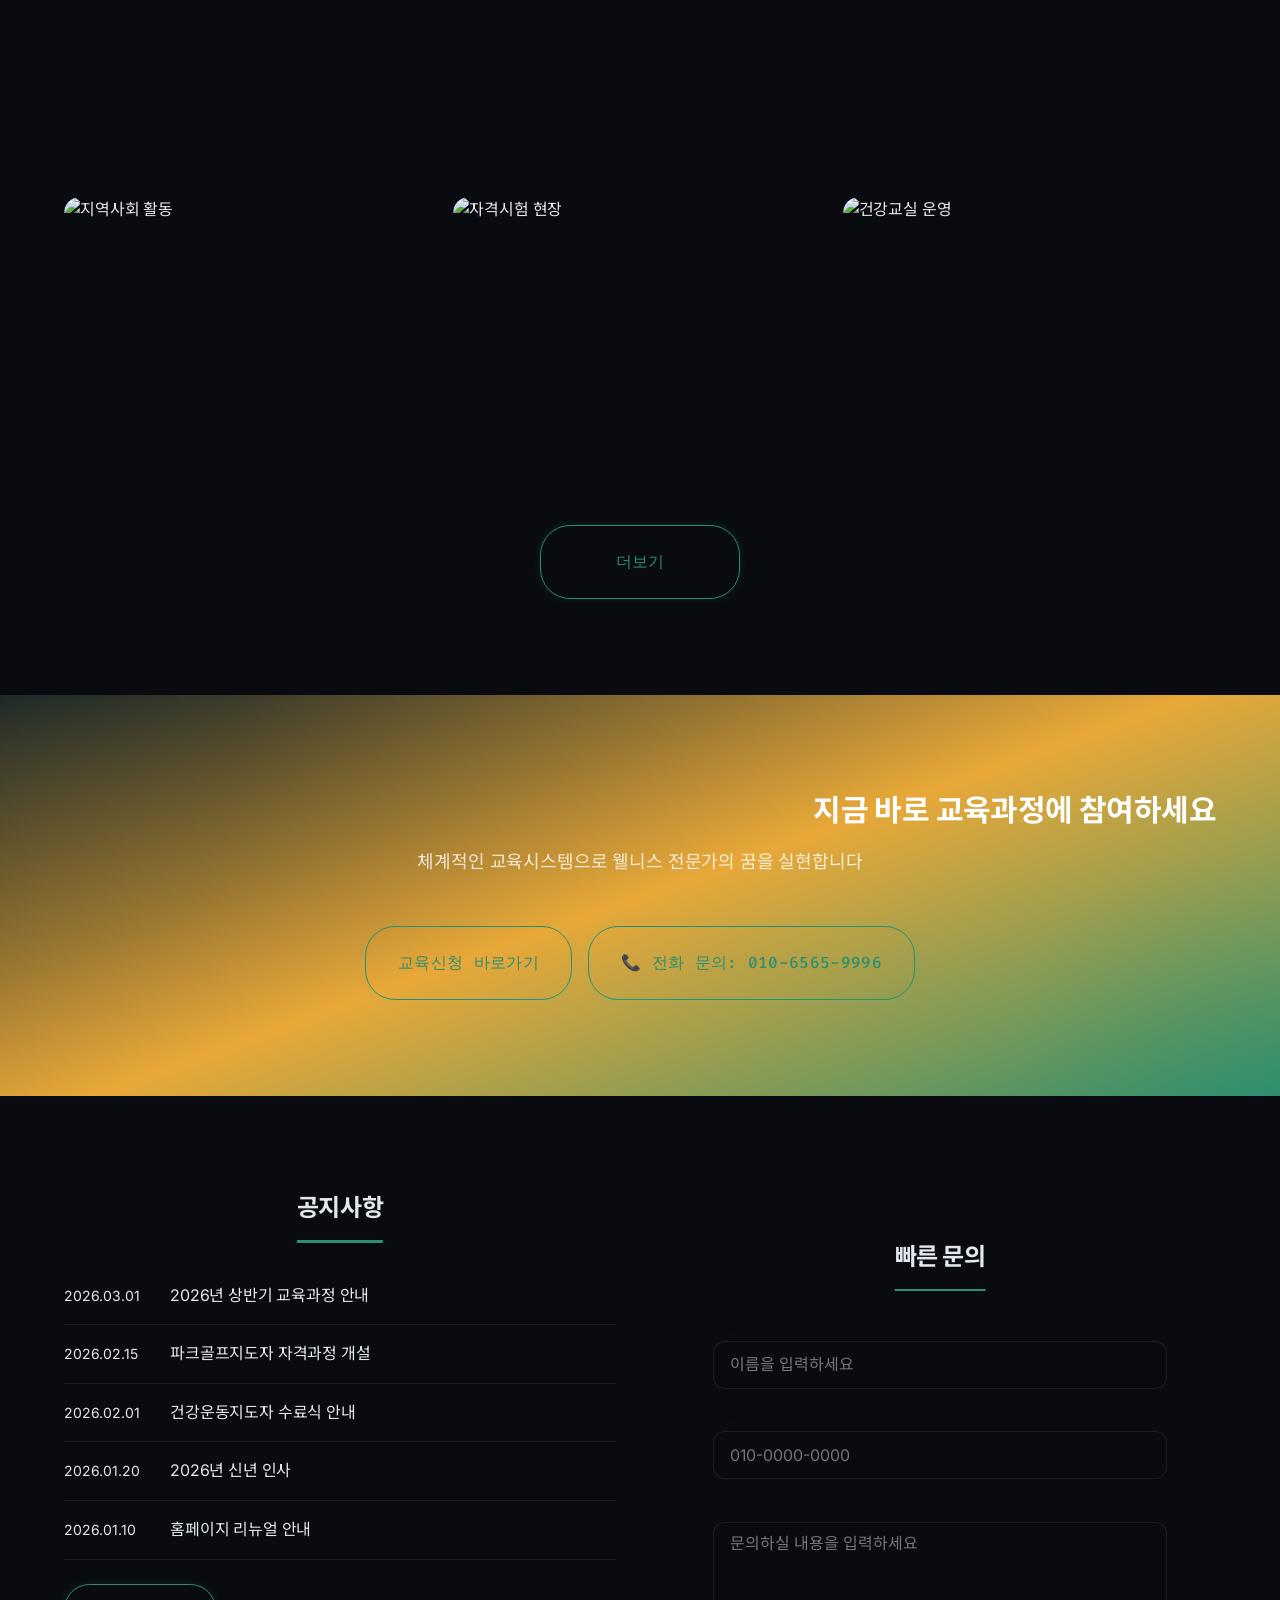
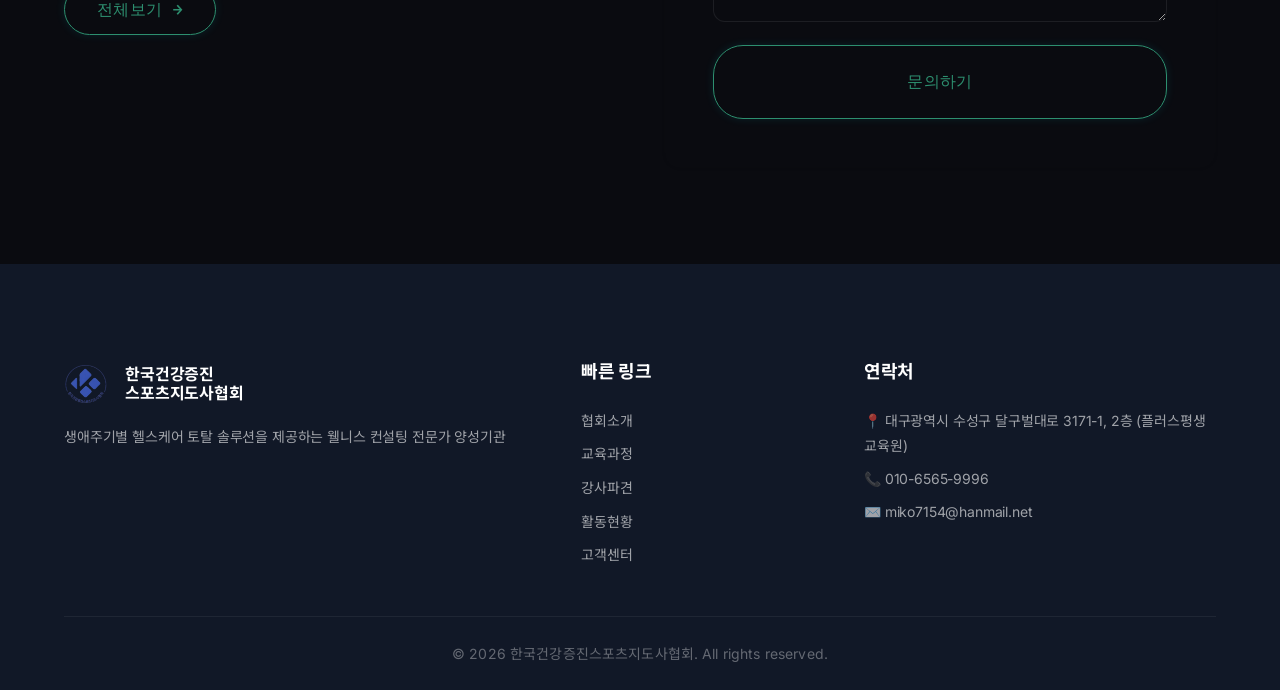
==== commit b8e67203: "feat: 협회 로고 적용, 스포츠스태킹 UI 전체 제거, 교육페이지 배너/차별화카드 추가" ====
--- a/index.html
+++ b/index.html
@@ -23,6 +23,15 @@
 
   <!-- 스타일시트 -->
   <link rel="stylesheet" href="css/style.css">
+
+  <!-- Clerk Auth Script -->
+  <script
+    async
+    crossorigin="anonymous"
+    data-clerk-publishable-key="pk_test_Y2xlcmsua215LndlYnNpdGUuY2xlcmsuYWNjb3VudHMuZGV2JA"
+    src="https://cdn.jsdelivr.net/npm/@clerk/clerk-js@4/dist/clerk.browser.js"
+    type="text/javascript"
+  ></script>
 
   <!-- 구조화 데이터 -->
   <script type="application/ld+json">
@@ -118,6 +127,11 @@
         </ul>
       </nav>
 
+      <!-- Auth Container (Clerk) -->
+      <div id="auth-container" style="display: flex; align-items: center; gap: var(--space-sm); margin-left: auto; margin-right: var(--space-md);">
+        <!-- 버튼이 JavaScript에 의해 이곳에 주입됩니다 -->
+      </div>
+
       <!-- 전화 버튼 -->
       <a href="tel:010-6565-9996" class="header-phone" aria-label="전화 문의">
         📞 <span>010-6565-9996</span>
@@ -139,7 +153,7 @@
     <section class="hero">
       <div class="container">
         <h1>건강한 삶의 시작, 웰니스 전문가와 함께</h1>
-        <p>생애주기별 헬스케어 토탈 솔루션을 제공하는 웰니스 컨설팅 전문가 양성기관</p>
+        <p>생애주기별 헬스케어 토탈 솔루션을 제공하는 웰니스 컨설팅 전문가 양성 기관</p>
         <div class="hero-actions">
           <a href="education.html" class="btn btn-primary">교육과정 보기</a>
           <a href="education.html#apply" class="btn btn-outline">교육신청 하기</a>
@@ -147,25 +161,94 @@
       </div>
     </section>
 
-    <!-- 핵심 가치 섹션 -->
+    <!-- 90% 합격률 하이라이트 배너 (사진 2번 반영) -->
+    <section class="pass-rate-banner" style="background: linear-gradient(135deg, rgba(27, 94, 75, 0.2), rgba(0, 0, 0, 0.4)); padding: var(--space-2xl) 0; text-align: center; border-top: 1px solid rgba(255,255,255,0.05); border-bottom: 1px solid rgba(255,255,255,0.05);">
+      <div class="container fade-in-up">
+        <p style="color: var(--color-primary); font-weight: 600; font-size: var(--text-lg); margin-bottom: var(--space-sm); letter-spacing: 2px;">스포츠지도사 분야 국가자격증 취득!</p>
+        <h2 style="font-size: clamp(2.5rem, 5vw, 4rem); font-weight: 800; margin-bottom: var(--space-md); color: #fff;">합격률 평균 90%</h2>
+        <p style="font-size: var(--text-xl); color: rgba(255,255,255,0.8); line-height: 1.6; font-family: var(--font-heading); margin-bottom: var(--space-xl);">
+          <strong>한국건강증진스포츠지도사협회</strong>에서<br>
+          <span style="color: var(--color-primary);">모든 노하우</span>를 전수합니다.
+        </p>
+        
+        <!-- 원본 전단지 이미지 삽입 -->
+        <div style="max-width: 600px; margin: 0 auto; border-radius: 12px; overflow: hidden; box-shadow: var(--glass-shadow); margin-bottom: var(--space-xl);">
+          <img src="images/pass-rate-banner.jpg" alt="합격률 평균 90% 전단지 원본" style="width: 100%; height: auto; display: block;">
+        </div>
+
+
+        <!-- 5가지 맞춤 사업 아이콘 뱃지 -->
+        <div class="biz-badges" style="display: flex; flex-wrap: wrap; justify-content: center; gap: var(--space-md); margin-top: var(--space-2xl);">
+          <div class="glass-panel" style="padding: var(--space-md) var(--space-lg); border-radius: 50px; text-align: left; display: flex; align-items: center; gap: var(--space-sm);">
+            <div style="font-size: 24px;">🏆</div>
+            <div>
+              <div style="font-size: 12px; color: rgba(255,255,255,0.6);">국가스포츠지도사 취득 전문 교육</div>
+              <div style="font-weight: 600; font-size: 14px; color: #fff;">국가자격증 전문</div>
+            </div>
+          </div>
+          <div class="glass-panel" style="padding: var(--space-md) var(--space-lg); border-radius: 50px; text-align: left; display: flex; align-items: center; gap: var(--space-sm);">
+            <div style="font-size: 24px;">🤝</div>
+            <div>
+              <div style="font-size: 12px; color: rgba(255,255,255,0.6);">세대 화합 맞춤</div>
+              <div style="font-weight: 600; font-size: 14px; color: #fff;">건강프로그램</div>
+            </div>
+          </div>
+          <div class="glass-panel" style="padding: var(--space-md) var(--space-lg); border-radius: 50px; text-align: left; display: flex; align-items: center; gap: var(--space-sm);">
+            <div style="font-size: 24px;">❤️‍🩹</div>
+            <div>
+              <div style="font-size: 12px; color: rgba(255,255,255,0.6);">건강회복 맞춤</div>
+              <div style="font-weight: 600; font-size: 14px; color: #fff;">건강프로그램</div>
+            </div>
+          </div>
+          <div class="glass-panel" style="padding: var(--space-md) var(--space-lg); border-radius: 50px; text-align: left; display: flex; align-items: center; gap: var(--space-sm);">
+            <div style="font-size: 24px;">💃</div>
+            <div>
+              <div style="font-size: 12px; color: rgba(255,255,255,0.6);">FUN한 신체활동과 건강관리</div>
+              <div style="font-weight: 600; font-size: 14px; color: #fff;">건강맞춤사업</div>
+            </div>
+          </div>
+          <div class="glass-panel" style="padding: var(--space-md) var(--space-lg); border-radius: 50px; text-align: left; display: flex; align-items: center; gap: var(--space-sm);">
+            <div style="font-size: 24px;">🧠</div>
+            <div>
+              <div style="font-size: 12px; color: rgba(255,255,255,0.6);">FUN한 인지활동</div>
+              <div style="font-weight: 600; font-size: 14px; color: #fff;">건강맞춤사업</div>
+            </div>
+          </div>
+        </div>
+      </div>
+    </section>
+
+    <!-- 차별화 가치 섹션 (사진 3번 반영) -->
     <section class="values">
       <div class="container">
-        <h2>평생친구들과 함께하면</h2>
+        <div style="text-align: center; margin-bottom: var(--space-2xl);">
+          <p style="color: rgba(255,255,255,0.6); font-weight: 600; letter-spacing: 2px;">웰니스 전문가 양성 기관</p>
+          <h2>한국건강증진스포츠지도사협회만의 <span class="gradient-text">차별화!</span></h2>
+        </div>
+        
+        <!-- 원본 전단지 이미지 삽입 -->
+        <div style="max-width: 600px; margin: 0 auto var(--space-2xl) auto; border-radius: 12px; overflow: hidden; box-shadow: var(--glass-shadow);">
+          <img src="images/kmy-values.jpg" alt="협회만의 차별화 원본 전단지" style="width: 100%; height: auto; display: block;">
+        </div>
+
         <div class="values-grid">
-          <div class="value-card fade-in-up">
-            <div class="value-icon">🎓</div>
-            <h3>전문가 성장</h3>
-            <p>현대사회가 원하는 웰니스 컨설팅 전문가로 성장할 수 있습니다</p>
-          </div>
-          <div class="value-card fade-in-up">
-            <div class="value-icon">💼</div>
-            <h3>일자리 연계</h3>
-            <p>학교, 주민자치센터, 경로당, 요양원 등과 제휴한 안정적 일자리</p>
-          </div>
-          <div class="value-card fade-in-up">
-            <div class="value-icon">📋</div>
-            <h3>맞춤 프로그램</h3>
-            <p>개인별·시설환경 분석, 맞춤 프로그램 운영, 체계적 운영시스템</p>
+          <!-- 합격보장 -->
+          <div class="value-card fade-in-up glass-panel" style="padding: var(--space-2xl) var(--space-xl); border-top: 4px solid var(--color-primary);">
+            <div class="value-icon" style="background: rgba(27, 94, 75, 0.2); color: var(--color-primary); width: 80px; height: 80px; border-radius: 50%; display: flex; align-items: center; justify-content: center; font-size: 32px; font-weight: 800; border: 2px solid var(--color-primary); margin: 0 auto var(--space-lg);">합격<br><span style="font-size: 12px;">보장</span></div>
+            <h3 style="color: #fff; font-size: var(--text-xl); margin-bottom: var(--space-sm);">맞춤 전략 제공</h3>
+            <p style="color: rgba(255,255,255,0.7); line-height: 1.6;">국가자격 취득 시험<br><strong>90% 이상 합격</strong>의 비밀</p>
+          </div>
+          <!-- 책임 -->
+          <div class="value-card fade-in-up glass-panel" style="padding: var(--space-2xl) var(--space-xl); border-top: 4px solid var(--color-accent); transition-delay: 0.1s;">
+            <div class="value-icon" style="background: rgba(138, 43, 226, 0.2); color: var(--color-accent); width: 80px; height: 80px; border-radius: 50%; display: flex; align-items: center; justify-content: center; font-size: 24px; font-weight: 800; border: 2px solid var(--color-accent); margin: 0 auto var(--space-lg);">책임</div>
+            <h3 style="color: #fff; font-size: var(--text-xl); margin-bottom: var(--space-sm);">국가자격 보유 지원</h3>
+            <p style="color: rgba(255,255,255,0.7); line-height: 1.6;">한번 등록으로 <strong>합격 시 까지</strong><br>책임을 다하여 지원합니다.</p>
+          </div>
+          <!-- 전문화 -->
+          <div class="value-card fade-in-up glass-panel" style="padding: var(--space-2xl) var(--space-xl); border-top: 4px solid #00f0ff; transition-delay: 0.2s;">
+            <div class="value-icon" style="background: rgba(0, 240, 255, 0.2); color: #00f0ff; width: 80px; height: 80px; border-radius: 50%; display: flex; align-items: center; justify-content: center; font-size: 24px; font-weight: 800; border: 2px solid #00f0ff; margin: 0 auto var(--space-lg);">전문화</div>
+            <h3 style="color: #fff; font-size: var(--text-xl); margin-bottom: var(--space-sm);">사회 활동 지원</h3>
+            <p style="color: rgba(255,255,255,0.7); line-height: 1.6;">강사의 역량 강화와<br><strong>강사로 활동할 수 있도록</strong> 지원합니다.</p>
           </div>
         </div>
       </div>
@@ -186,12 +269,6 @@
             <img src="https://placehold.co/600x400/2D8F6F/FFFFFF?text=Park+Golf" alt="파크골프지도자 과정" loading="lazy">
             <h3>파크골프지도자 과정</h3>
             <p>파크골프 전문 지도자 자격을 취득할 수 있는 과정입니다</p>
-            <a href="education.html#courses">자세히 보기</a>
-          </div>
-          <div class="course-card fade-in-up">
-            <img src="https://placehold.co/600x400/1B5E4B/FFFFFF?text=Sport+Stacking" alt="스포츠스태킹지도자 과정" loading="lazy">
-            <h3>스포츠스태킹지도자 과정</h3>
-            <p>스포츠스태킹 지도자를 양성하는 전문 교육과정입니다</p>
             <a href="education.html#courses">자세히 보기</a>
           </div>
           <div class="course-card fade-in-up">
@@ -376,5 +453,29 @@
   </div>
 
   <script src="js/main.js"></script>
+
+  <!-- Clerk Initialization Script -->
+  <script>
+    window.addEventListener('load', async function () {
+      if (window.Clerk) {
+        await window.Clerk.load();
+        
+        const authContainer = document.getElementById('auth-container');
+        
+        if (window.Clerk.user) {
+          // 사용자가 로그인한 상태면 UserProfile 연동 버튼 렌더링
+          window.Clerk.mountUserButton(authContainer);
+        } else {
+          // 사용자가 로그인하지 않은 상태면 SignIn 버튼 렌더링
+          const signInBtn = document.createElement('button');
+          signInBtn.textContent = '로그인';
+          signInBtn.className = 'btn btn-primary btn-sm';
+          signInBtn.style.padding = '0.5rem 1rem';
+          signInBtn.onclick = () => window.Clerk.openSignIn();
+          authContainer.appendChild(signInBtn);
+        }
+      }
+    });
+  </script>
 </body>
 </html>
--- a/css/style.css
+++ b/css/style.css
@@ -1308,7 +1308,22 @@
   font-size: var(--text-base);
 }
 
-/* 햄버거 활성화 상태 */
+/* ── 헤더 로그인/가입 (Clerk) ── */
+#auth-container {
+  display: flex;
+  align-items: center;
+  gap: var(--space-sm);
+  margin-left: auto;
+  margin-right: var(--space-md);
+}
+
+#auth-container button.cl-userButtonTrigger {
+  /* Clerk 프로필 버튼의 사이즈/여백 미세조정이 필요할 경우 */
+  width: 36px;
+  height: 36px;
+}
+
+/* ===== 모바일 햄버거 메뉴 ===== */
 .hamburger.active {
   position: fixed;
   top: 12px;
@@ -1748,8 +1763,8 @@
 }
 
 .course-meta-item .label {
-  font-weight: 500;
-  color: var(--color-dark);
+  font-weight: 600;
+  color: rgba(255, 255, 255, 0.5);
   min-width: 80px;
   flex-shrink: 0;
 }
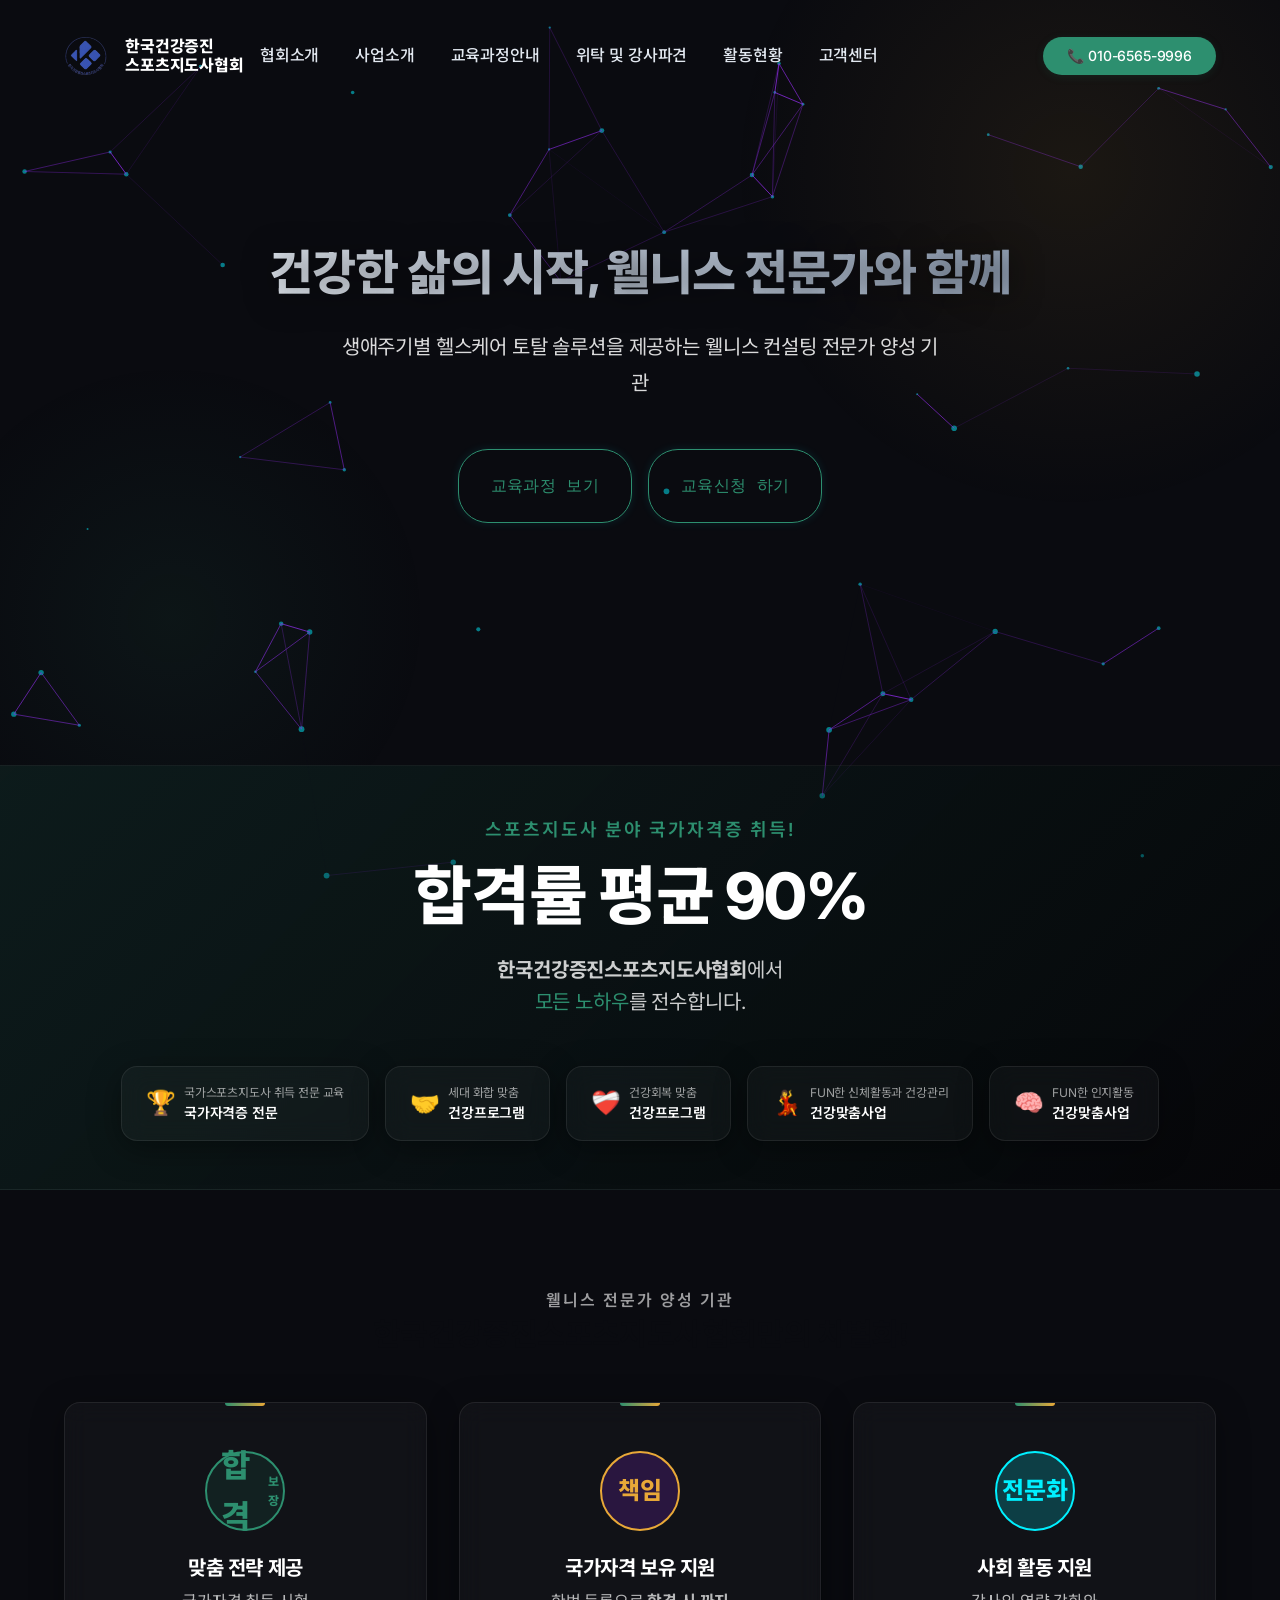
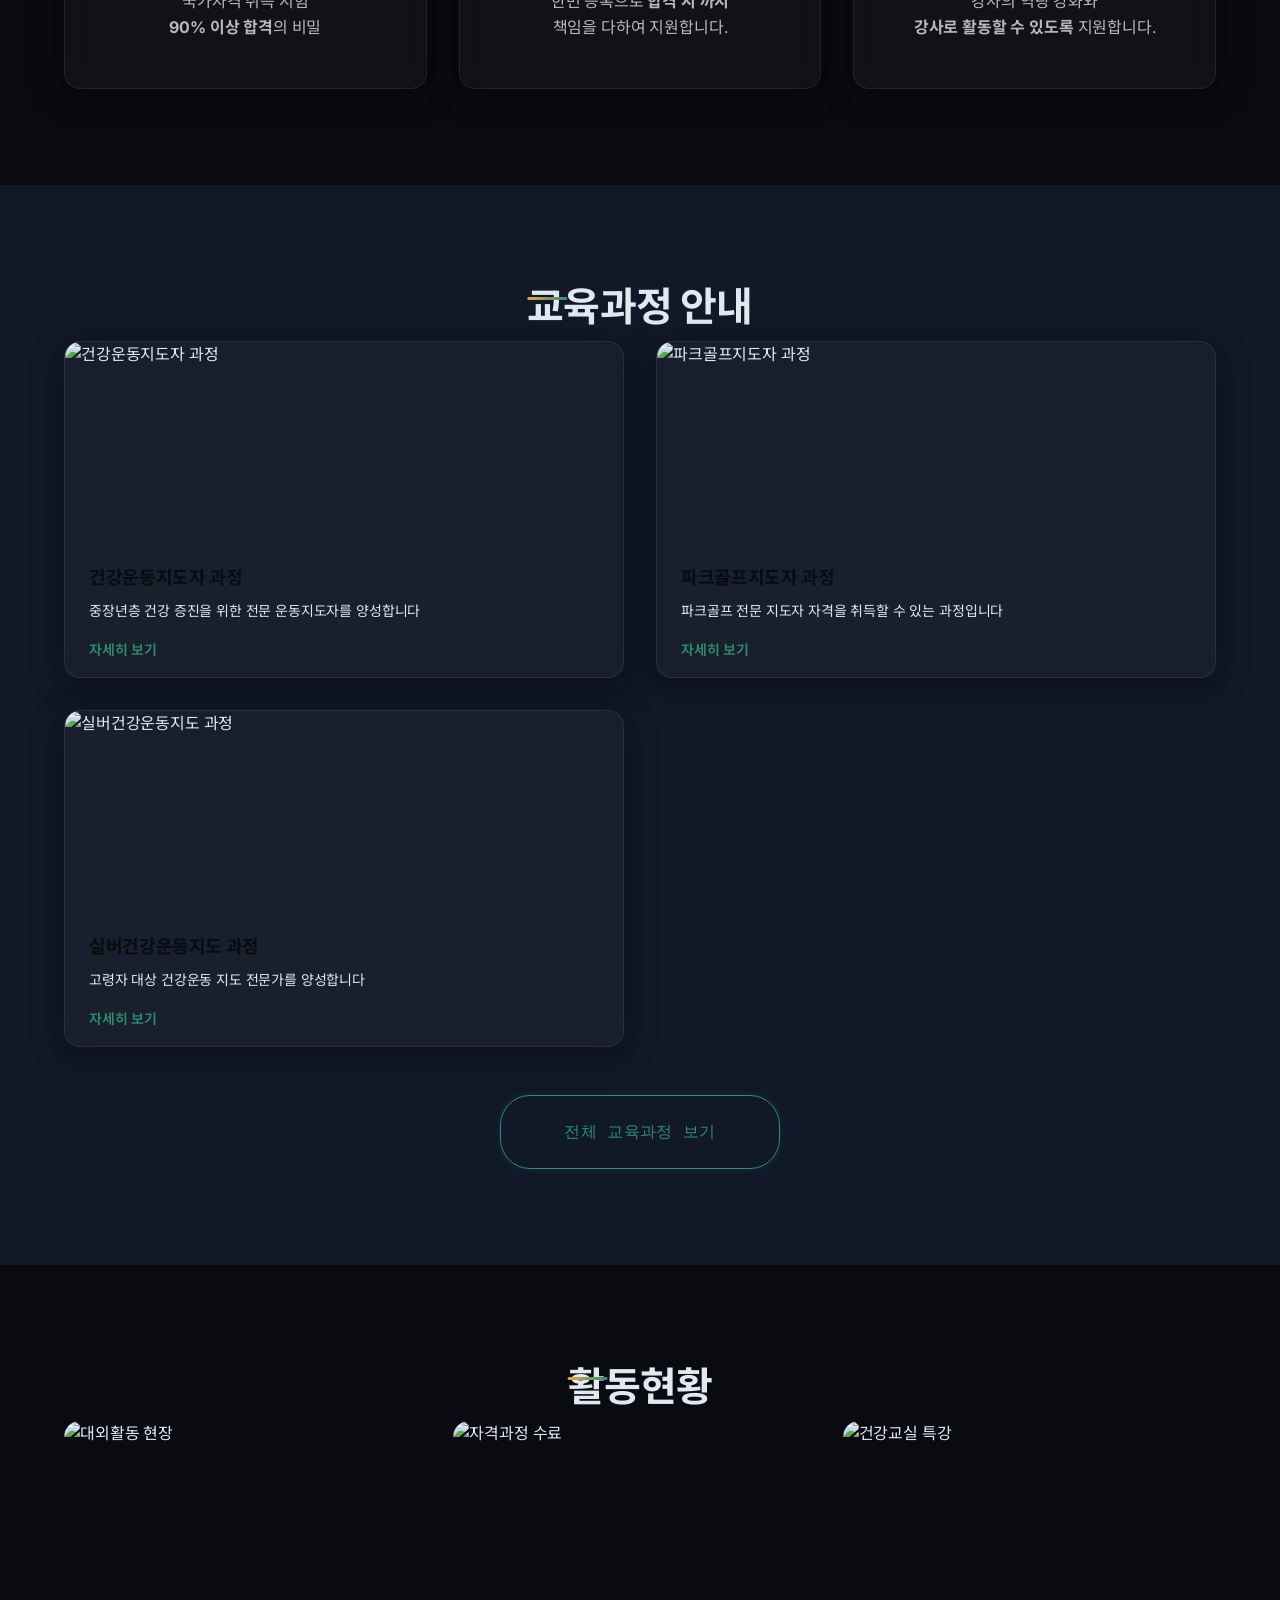
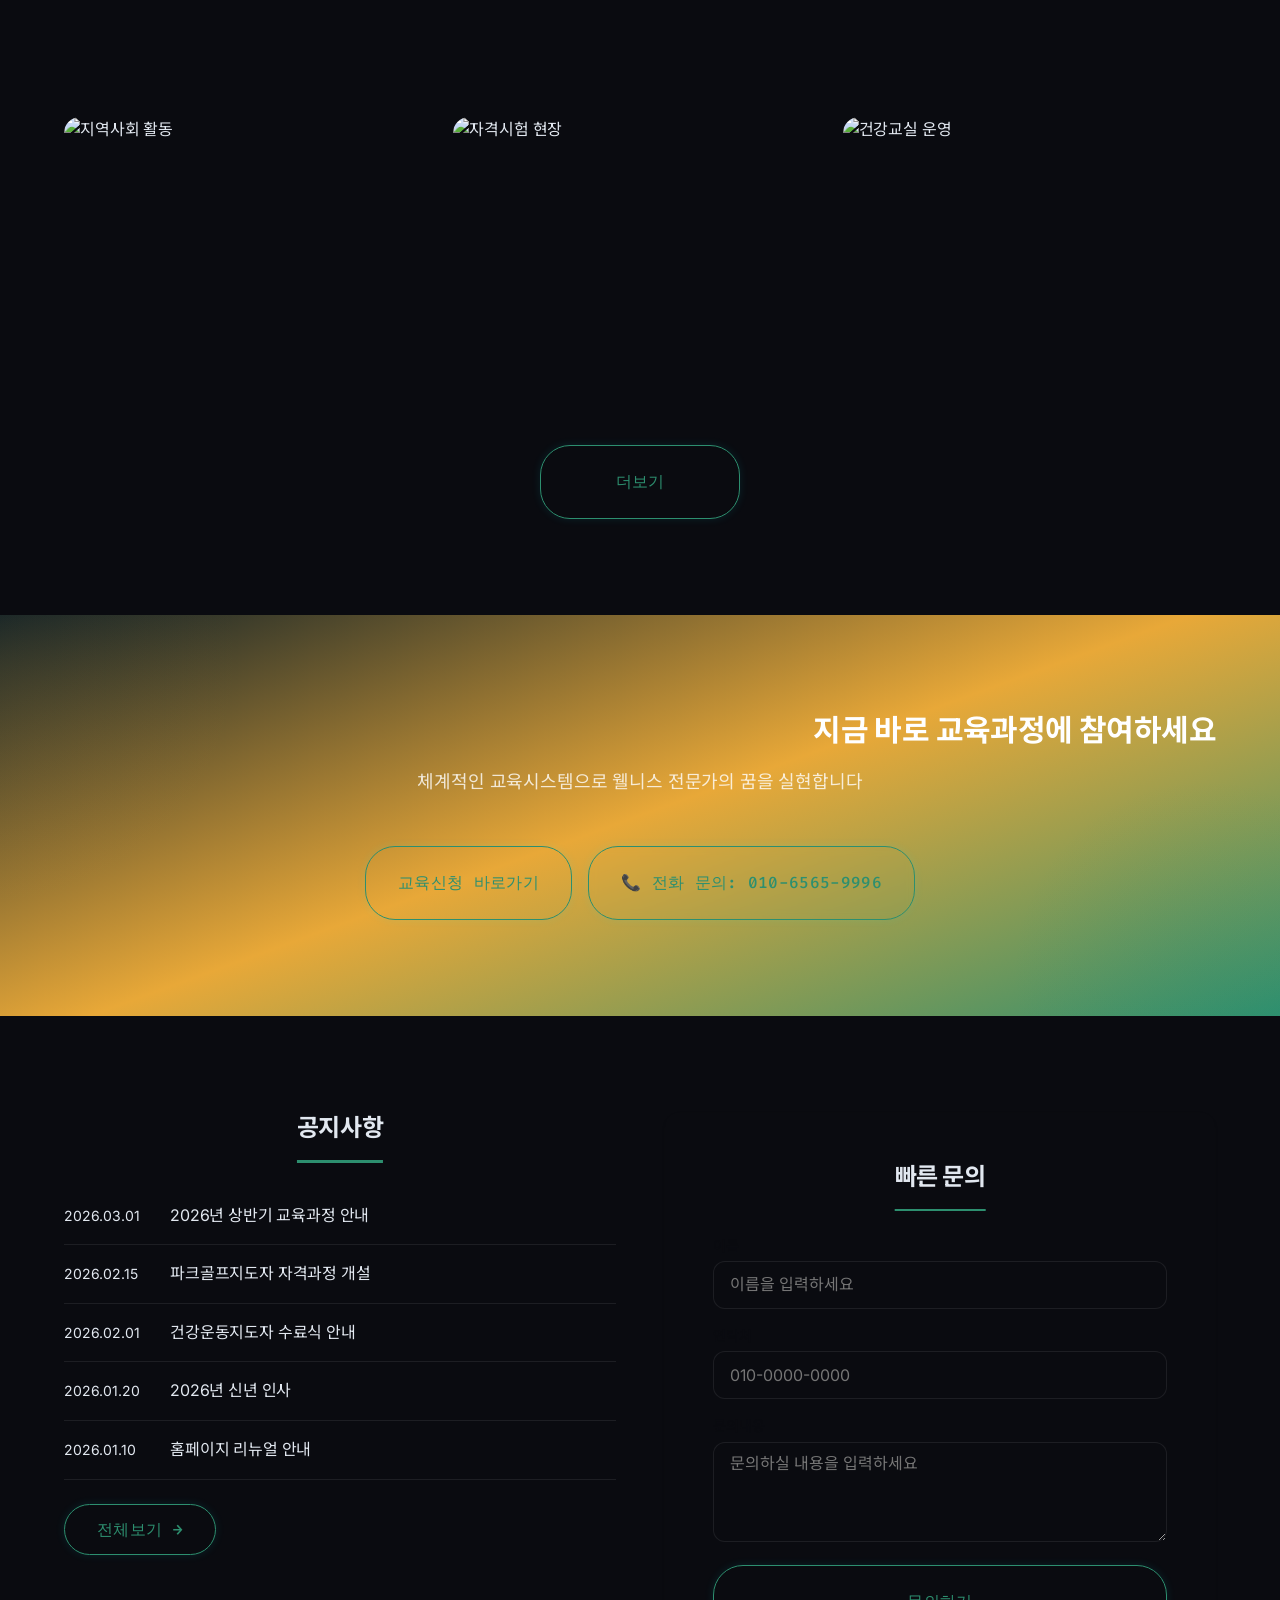
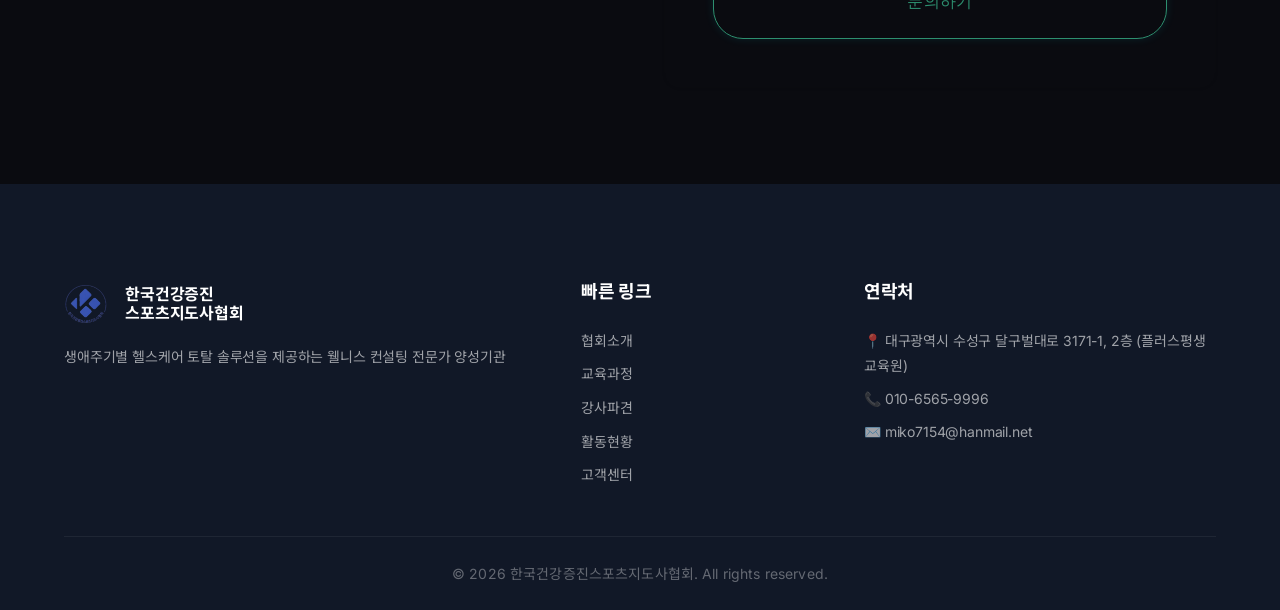
==== commit b862243e: "fix: index.html에서 전단지 원본 이미지(흰 배경) img 태그 제거" ====
--- a/index.html
+++ b/index.html
@@ -170,11 +170,6 @@
           <strong>한국건강증진스포츠지도사협회</strong>에서<br>
           <span style="color: var(--color-primary);">모든 노하우</span>를 전수합니다.
         </p>
-        
-        <!-- 원본 전단지 이미지 삽입 -->
-        <div style="max-width: 600px; margin: 0 auto; border-radius: 12px; overflow: hidden; box-shadow: var(--glass-shadow); margin-bottom: var(--space-xl);">
-          <img src="images/pass-rate-banner.jpg" alt="합격률 평균 90% 전단지 원본" style="width: 100%; height: auto; display: block;">
-        </div>
 
 
         <!-- 5가지 맞춤 사업 아이콘 뱃지 -->
@@ -224,11 +219,6 @@
         <div style="text-align: center; margin-bottom: var(--space-2xl);">
           <p style="color: rgba(255,255,255,0.6); font-weight: 600; letter-spacing: 2px;">웰니스 전문가 양성 기관</p>
           <h2>한국건강증진스포츠지도사협회만의 <span class="gradient-text">차별화!</span></h2>
-        </div>
-        
-        <!-- 원본 전단지 이미지 삽입 -->
-        <div style="max-width: 600px; margin: 0 auto var(--space-2xl) auto; border-radius: 12px; overflow: hidden; box-shadow: var(--glass-shadow);">
-          <img src="images/kmy-values.jpg" alt="협회만의 차별화 원본 전단지" style="width: 100%; height: auto; display: block;">
         </div>
 
         <div class="values-grid">
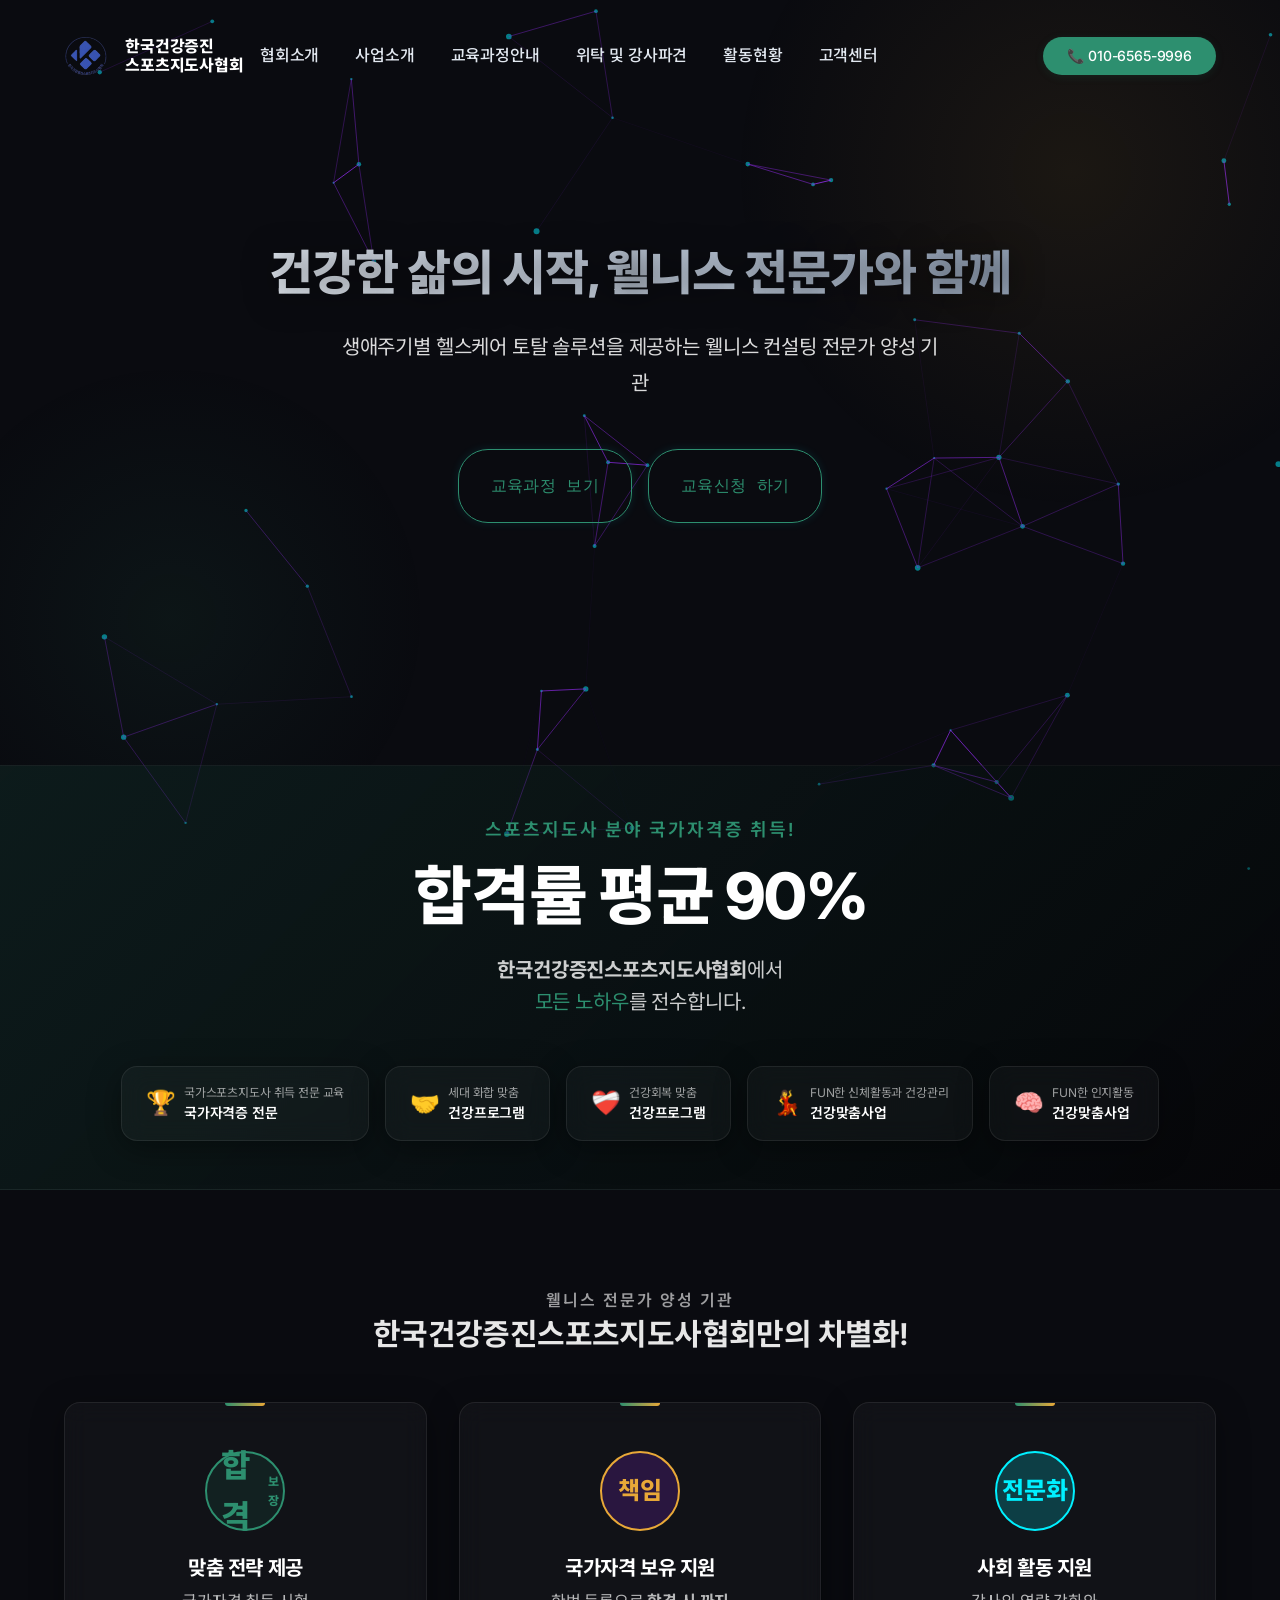
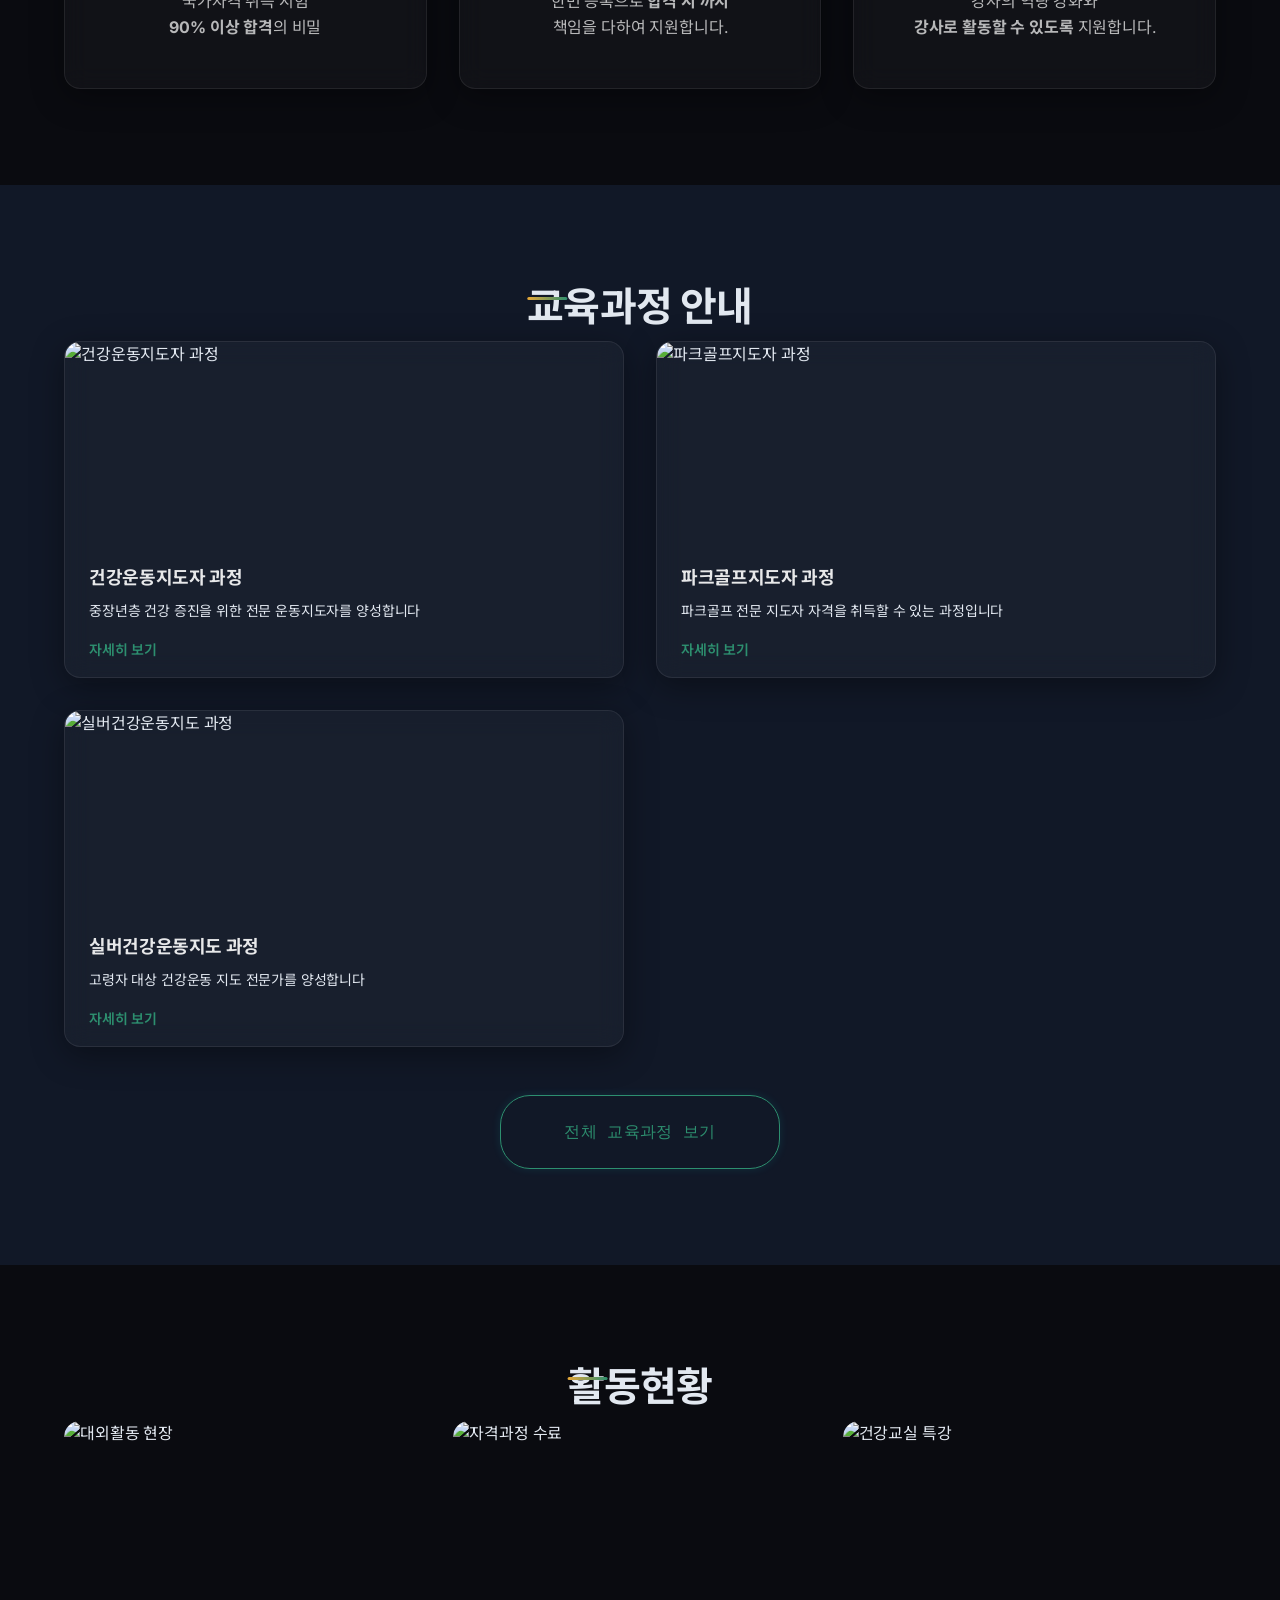
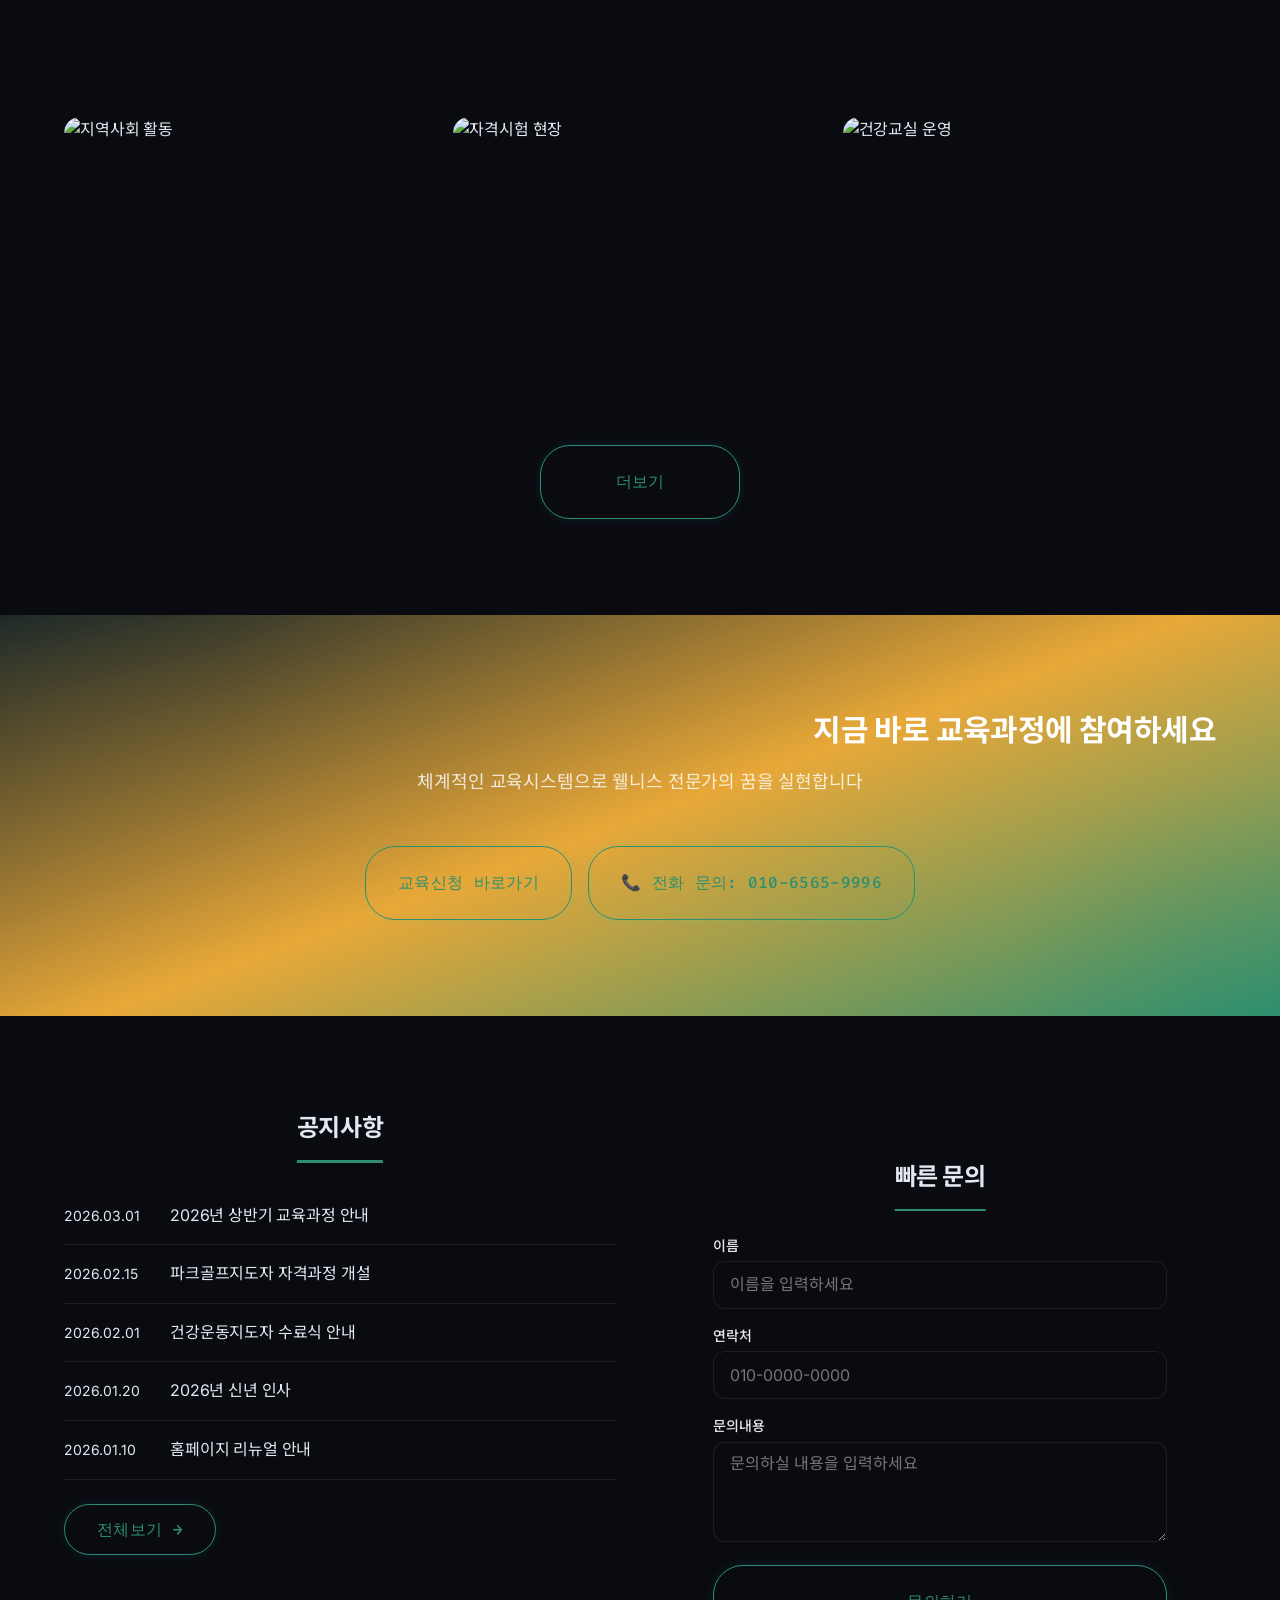
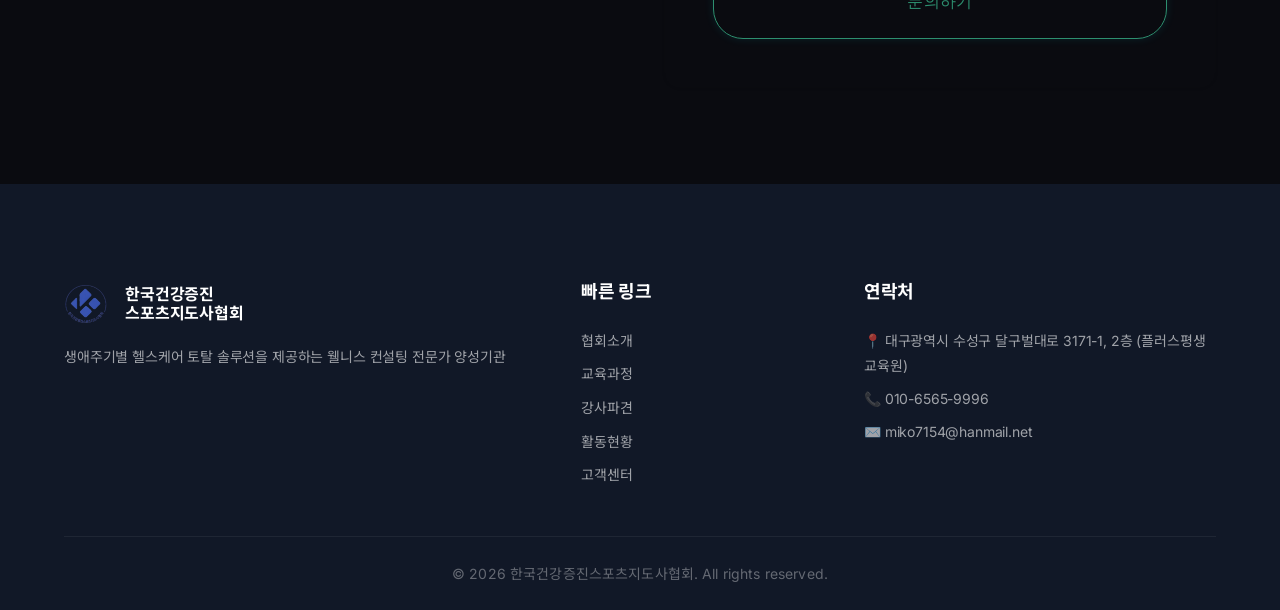
==== commit 8d3a5c8c: "fix: OG 이미지를 협회 로고로 교체, og:url Vercel 주소로 수정" ====
--- a/index.html
+++ b/index.html
@@ -10,8 +10,8 @@
   <meta property="og:type" content="website">
   <meta property="og:title" content=" 한국건강증진스포츠지도사협회 | 웰니스 전문가 양성기관">
   <meta property="og:description" content="생애주기별 헬스케어 토탈 솔루션을 제공하는 웰니스 컨설팅 전문가 양성기관">
-  <meta property="og:url" content="https://www..com/">
-  <meta property="og:image" content="https://placehold.co/1200x630/1B5E4B/FFFFFF?text=KMY">
+  <meta property="og:url" content="https://kmy-website.vercel.app/">
+  <meta property="og:image" content="https://kmy-website.vercel.app/images/logo.png">
 
   <!-- Favicon -->
   <link rel="icon" type="image/svg+xml" href="data:image/svg+xml,<svg xmlns='http://www.w3.org/2000/svg' viewBox='0 0 100 100'><text y='.9em' font-size='90'>🌿</text></svg>">
--- a/css/style.css
+++ b/css/style.css
@@ -196,7 +196,7 @@
 h5,
 h6 {
   font-family: var(--font-heading);
-  color: var(--color-dark);
+  color: rgba(255, 255, 255, 0.9);
   line-height: var(--leading-tight);
   font-weight: 700;
   letter-spacing: -0.02em;
@@ -795,7 +795,7 @@
 .values .container > h2 {
   text-align: center;
   margin-bottom: var(--space-sm);
-  color: var(--color-dark);
+  color: rgba(255, 255, 255, 0.9);
 }
 
 .values-grid {
@@ -965,7 +965,7 @@
 
 .course-card h3 {
   font-size: var(--text-lg);
-  color: var(--color-dark);
+  color: rgba(255, 255, 255, 0.9);
   padding: var(--space-lg) var(--space-lg) var(--space-sm);
 }
 
@@ -1233,7 +1233,7 @@
   display: block;
   font-size: var(--text-sm);
   font-weight: 500;
-  color: var(--color-dark);
+  color: rgba(255, 255, 255, 0.9);
   margin-bottom: var(--space-xs);
 }
 
@@ -1535,7 +1535,7 @@
   text-align: right;
   font-family: var(--font-heading);
   font-size: var(--text-lg);
-  color: var(--color-dark);
+  color: rgba(255, 255, 255, 0.9);
 }
 
 /* ===== 비전 / 미션 ===== */
@@ -2078,9 +2078,9 @@
   padding: var(--space-lg);
   font-size: var(--text-base);
   font-weight: 500;
-  color: var(--color-dark);
+  color: rgba(255, 255, 255, 0.9);
   text-align: left;
-  background: var(--color-bg);
+  background: transparent;
   cursor: pointer;
   transition: var(--transition);
   min-height: 48px;
